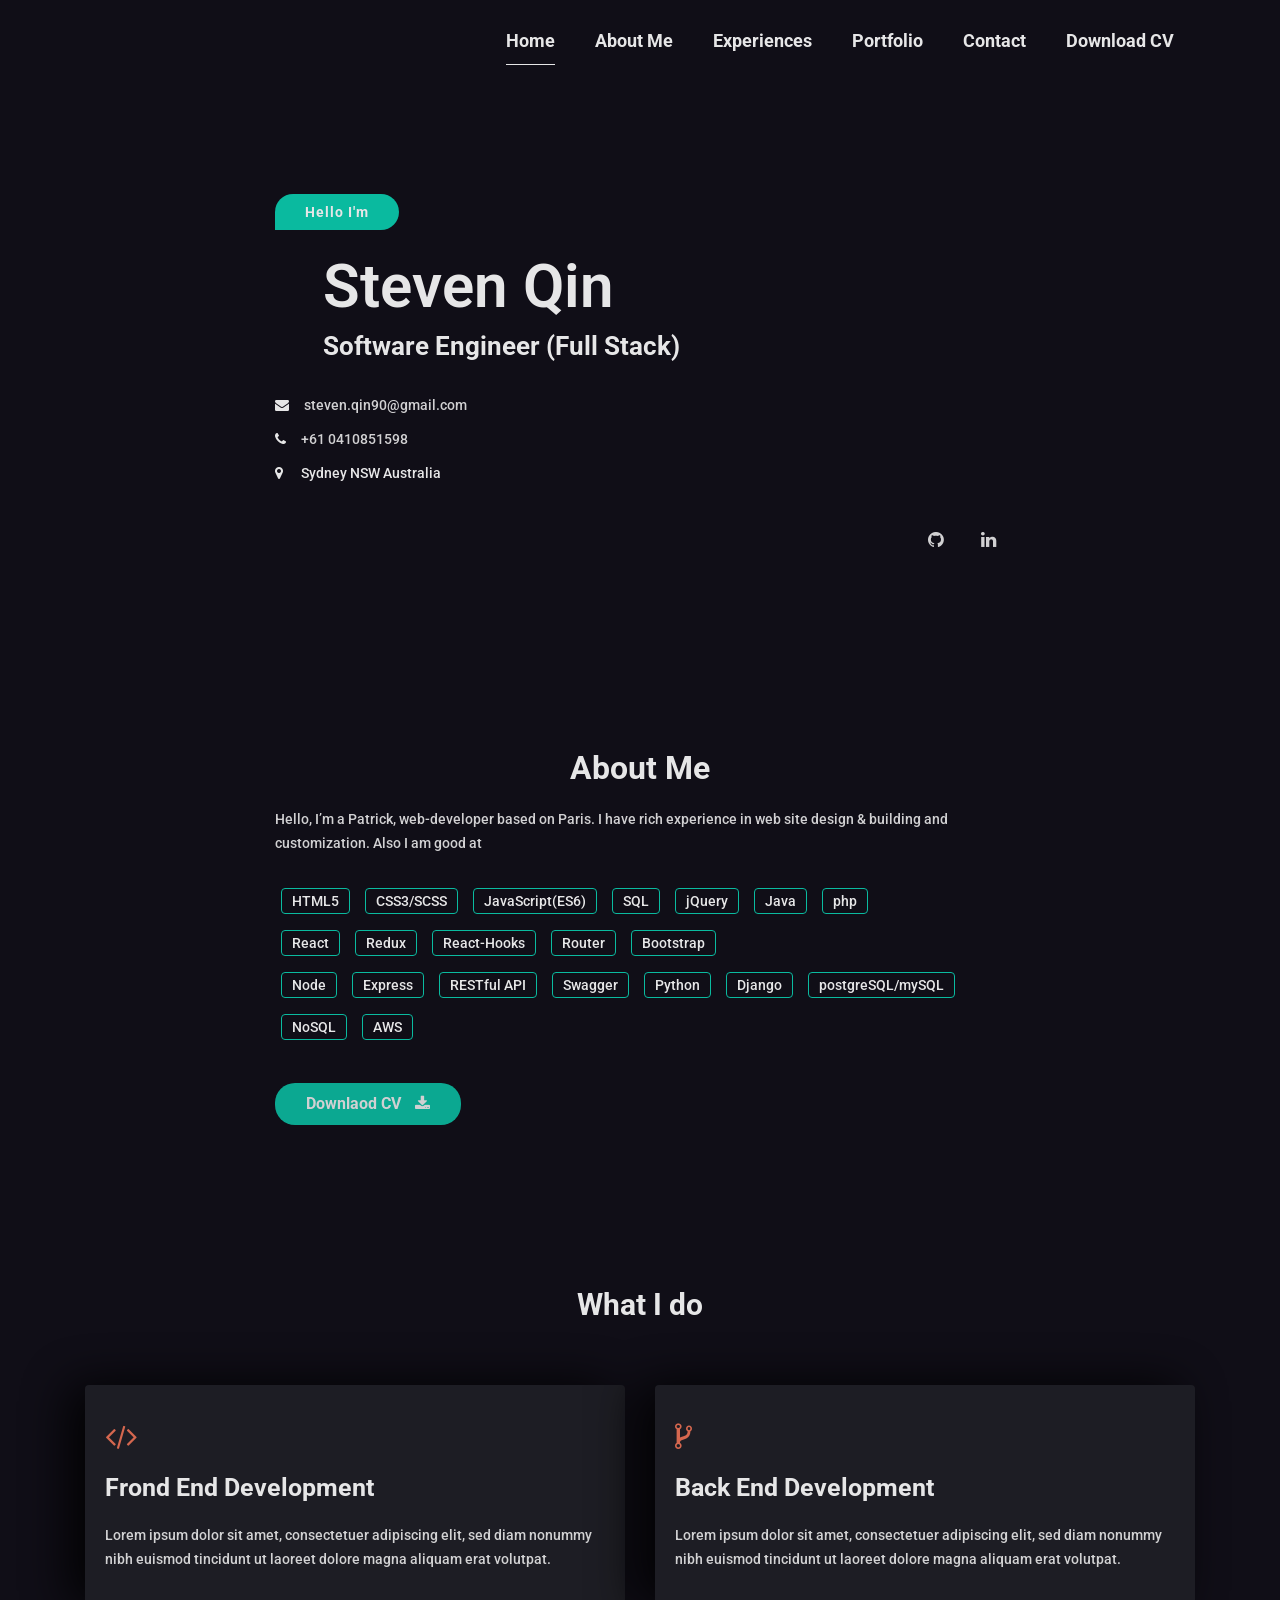
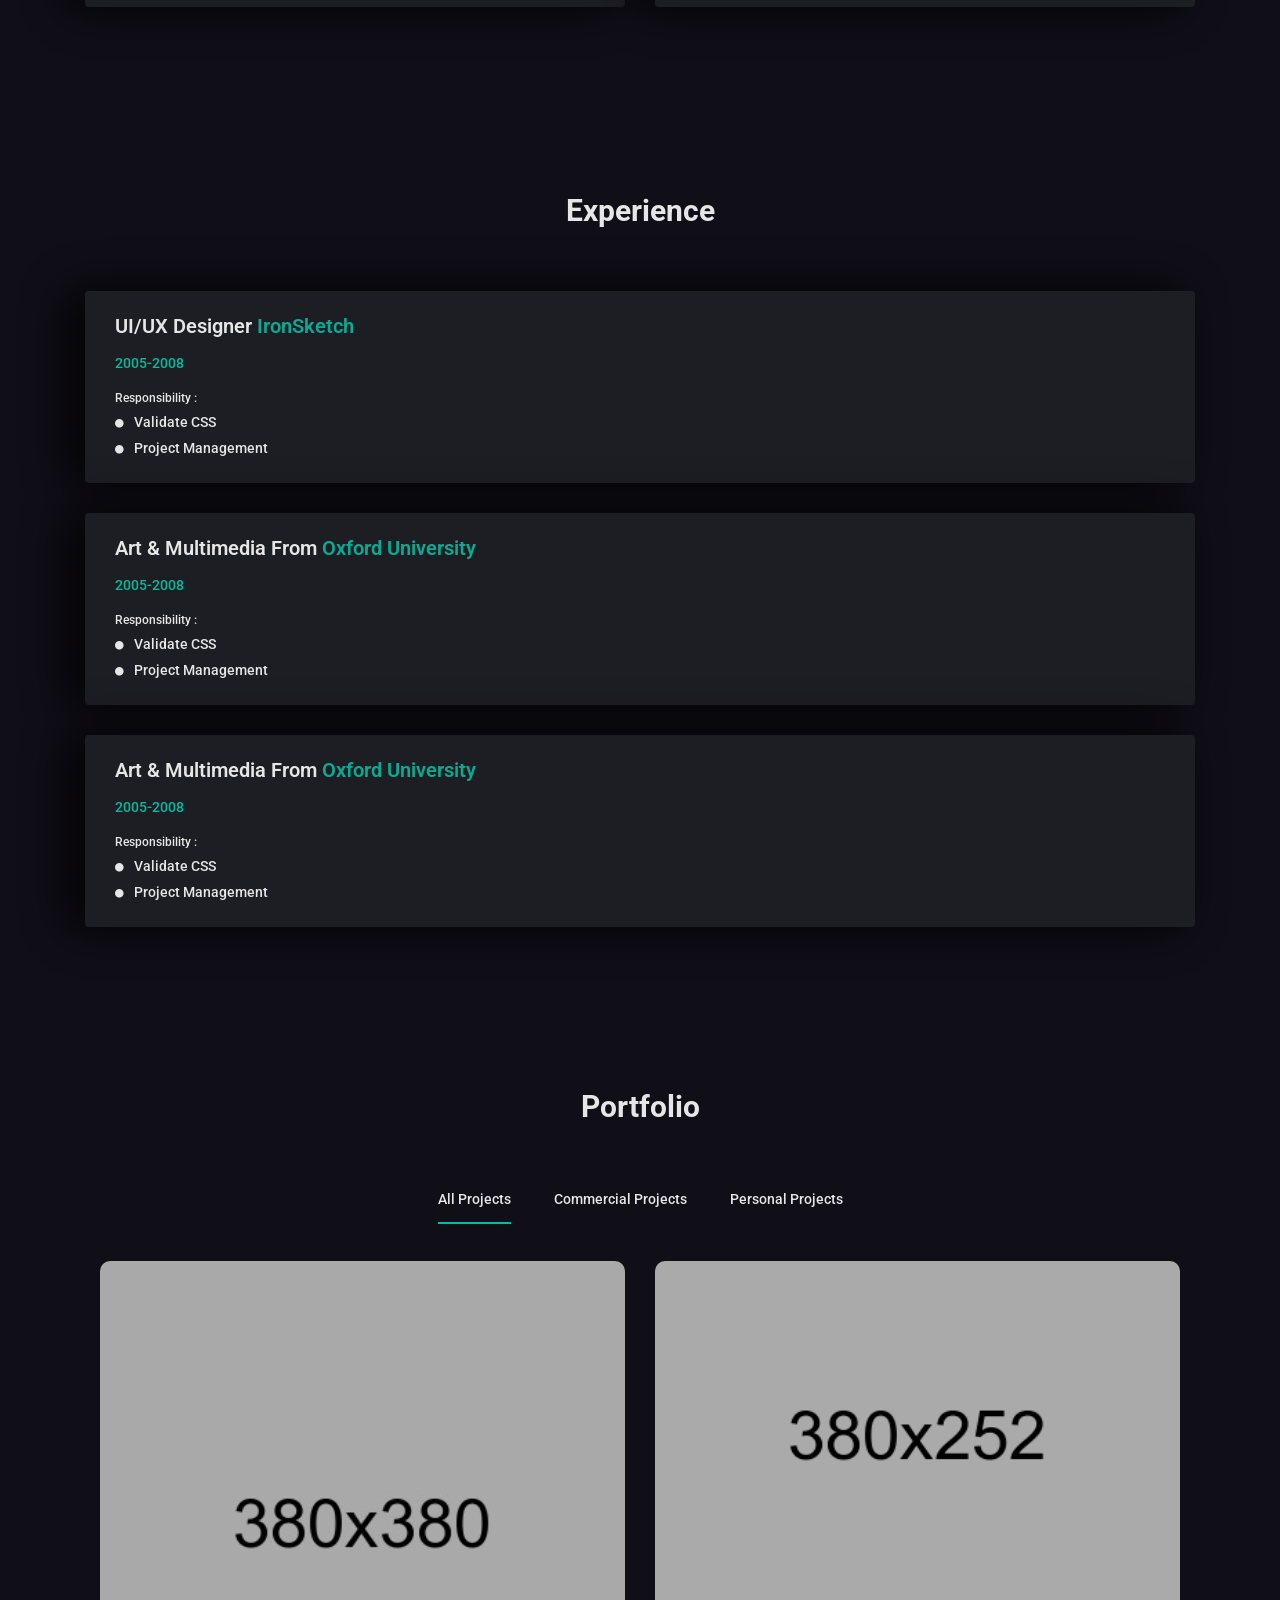
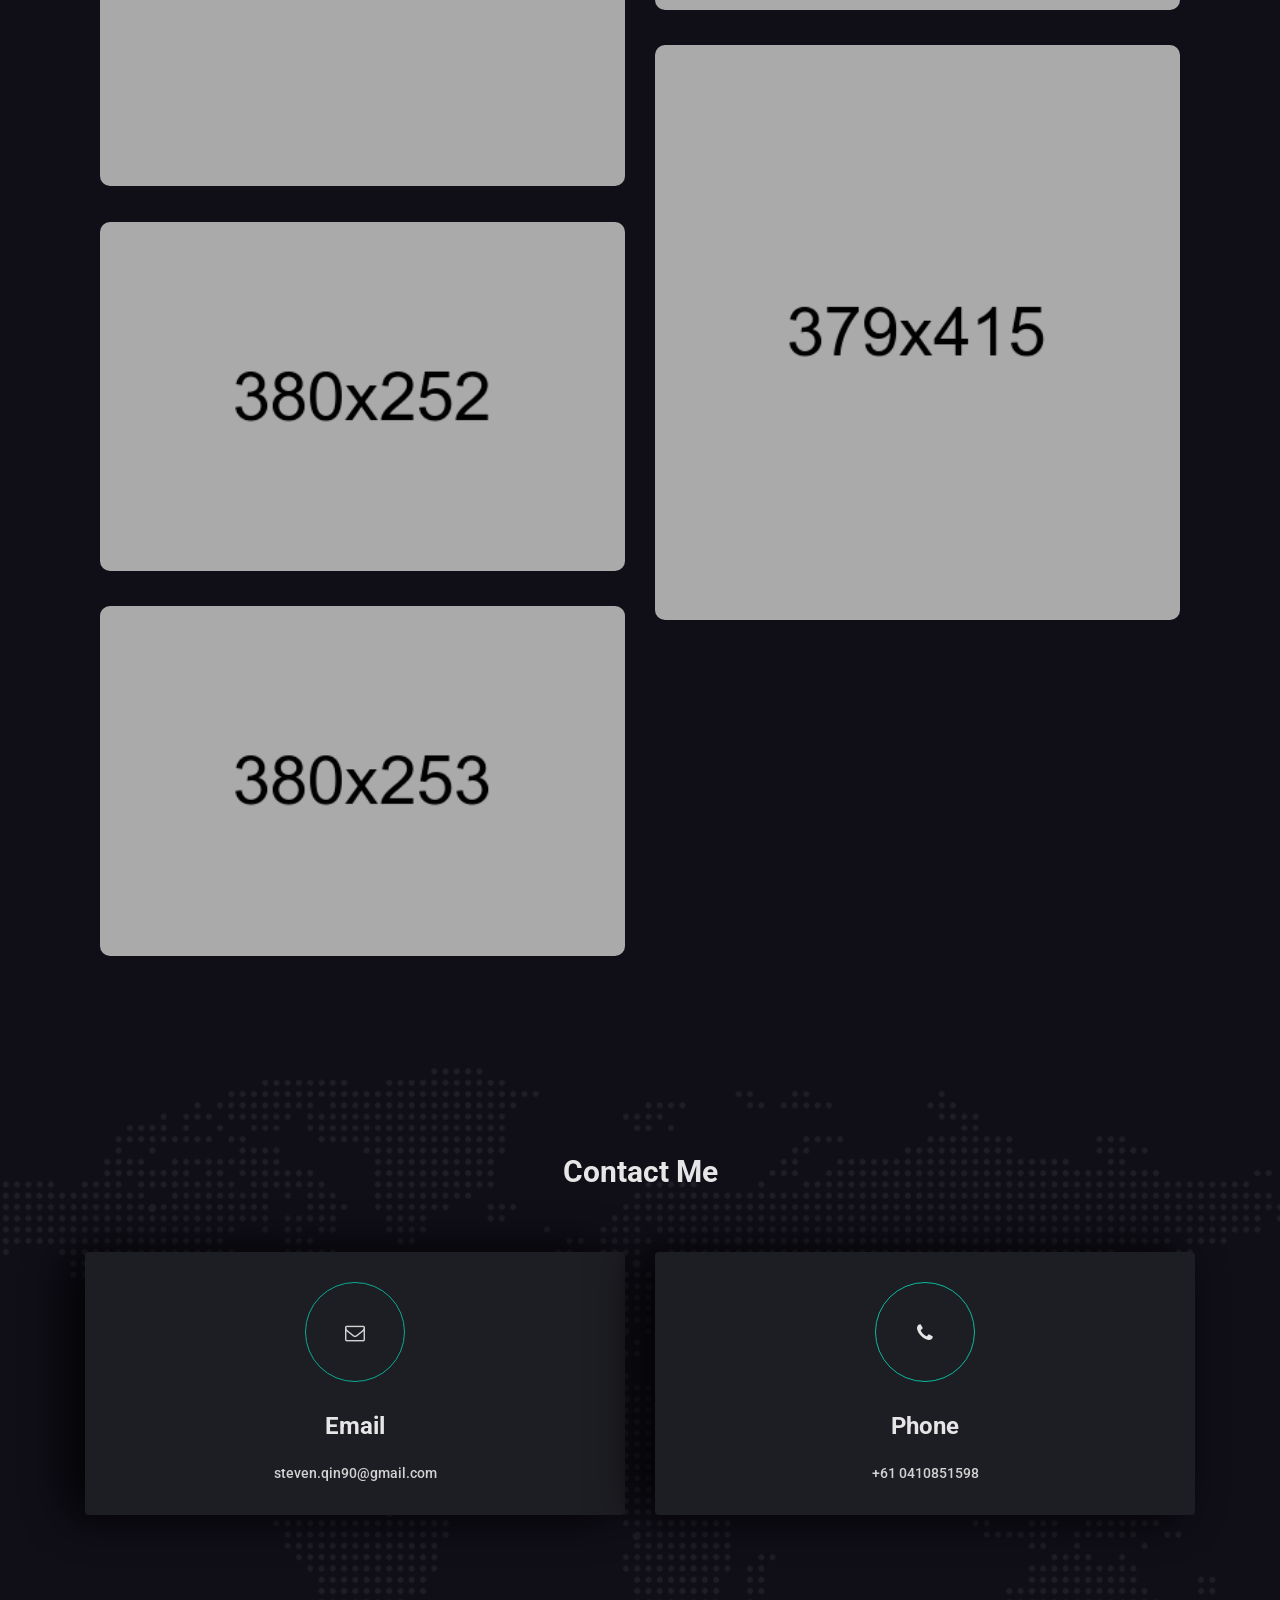
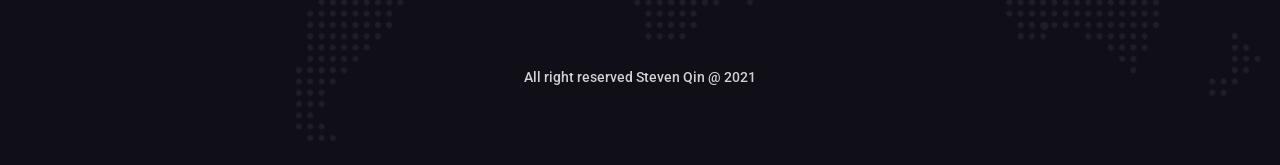
==== index.html @ e562831d "update" ====
<!doctype html>
<html lang="en">
<head>
    <title> CV | Steven Qin </title>
    <!-- Required meta tags -->
    <meta charset="utf-8">
    <meta http-equiv="X-UA-Compatible" content="IE=edge">
    <meta name="description" content="Maha Personal cv/resume template for professional and personal website."/>
    <meta name="keywords"
          content="creative, cv, designer,  online cv, online resume, powerful portfolio, professional, professional resume, responsive, resume, vcard "/>
    <meta name="developer" content="Md. Siful Islam">
    <meta name="viewport" content="width=device-width, initial-scale=1, shrink-to-fit=no">

    <!-- FAV AND ICONS   -->
    <link rel="shortcut icon" href="assets/images/favicon.ico">
    <link rel="shortcut icon" href="assets/images/apple-icon.png">
    <link rel="shortcut icon" sizes="72x72" href="assets/images/apple-icon-72x72.png">
    <link rel="shortcut icon" sizes="114x114" href="assets/images/apple-icon-114x114.png">

    <!-- Google Font-->
    <link href="http://fonts.googleapis.com/css?family=Roboto" rel="stylesheet">
    <!-- Font Awesome -->
    <link rel="stylesheet" href="assets/icons/font-awesome-4.7.0/css/font-awesome.min.css">
    <!-- Bootstrap CSS -->
    <link rel="stylesheet" href="assets/plugins/css/bootstrap.min.css">
    <!-- Animate CSS-->
    <link rel="stylesheet" href="assets/plugins/css/animate.css">
    <!-- Owl Carousel CSS-->
    <link rel="stylesheet" href="assets/plugins/css/owl.css">
    <!-- Fancybox-->
    <link rel="stylesheet" href="assets/plugins/css/jquery.fancybox.min.css">
    <!-- Custom CSS-->
    <link rel="stylesheet" href="assets/css/styles.css">
    <link rel="stylesheet" href="assets/css/responsive.css">

    <!-- Colors -->
    <link rel="alternate stylesheet" href="assets/css/colors/blue.css" title="blue">
    <link rel="stylesheet" href="assets/css/colors/defauld.css" title="defauld">
    <link rel="alternate stylesheet" href="assets/css/colors/green.css" title="green">
    <link rel="alternate stylesheet" href="assets/css/colors/blue-munsell.css" title="blue-munsell">
    <link rel="alternate stylesheet" href="assets/css/colors/orange.css" title="orange">
    <link rel="alternate stylesheet" href="assets/css/colors/purple.css" title="purple">
    <link rel="alternate stylesheet" href="assets/css/colors/slate.css" title="slate">
    <link rel="alternate stylesheet" href="assets/css/colors/yellow.css" title="yellow">
</head>
<body class="dark-vertion black-bg">
<!-- Start Loader -->
<div class="section-loader">
    <div class="loader">
        <div></div>
        <div></div>
    </div>
</div>
<!-- End Loader -->

<!--
===================
   NAVIGATION
===================
-->
<header class="black-bg mh-header mh-fixed-nav nav-scroll mh-xs-mobile-nav wow fadeInUp" id="mh-header"
        style="position: fixed">
    <div class="overlay"></div>
    <div class="container">
        <div class="row">
            <nav class="navbar navbar-expand-lg mh-nav nav-btn">
                <button class="navbar-toggler" type="button" data-toggle="collapse"
                        data-target="#navbarSupportedContent" aria-controls="navbarSupportedContent"
                        aria-expanded="false" aria-label="Toggle navigation">
                    <span class="navbar-toggler-icon icon"></span>
                </button>

                <div class="collapse navbar-collapse" id="navbarSupportedContent">
                    <ul class="navbar-nav mr-0 ml-auto">
                        <li class="nav-item active">
                            <a class="nav-link" href="#mh-home">Home</a>
                        </li>
                        <li class="nav-item">
                            <a class="nav-link" href="#mh-about">About Me</a>
                        </li>
                        <li class="nav-item">
                            <a class="nav-link" href="#mh-experience">Experiences</a>
                        </li>
                        <li class="nav-item">
                            <a class="nav-link" href="#mh-portfolio">Portfolio</a>
                        </li>
                        <li class="nav-item">
                            <a class="nav-link" href="#mh-contact">Contact</a>
                        </li>
                        <li class="nav-item">
                            <a class="nav-link" href="#mh-about">Download CV</a>
                        </li>
                    </ul>
                </div>
            </nav>
        </div>
    </div>
</header>

<!--
===================
    HOME
===================
-->
<section class="mh-home" id="mh-home">
    <div class="home-ovimg">
        <div class="container">
            <div class="row justify-content-center xs-column-reverse section-separator vertical-middle-content">
                <div class="col-sm-8">
                    <div class="mh-header-info">
                        <div class="mh-promo wow fadeInUp" data-wow-duration="0.8s" data-wow-delay="0.1s">
                            <span>Hello I'm</span>
                        </div>

                        <h2 class="wow fadeInUp pl-5" data-wow-duration="0.8s" data-wow-delay="0.2s">Steven Qin</h2>
                        <h4 class="wow fadeInUp pl-5" data-wow-duration="0.8s" data-wow-delay="0.3s">Software Engineer (Full
                            Stack)</h4>

                        <ul>
                            <li class="wow fadeInUp" data-wow-duration="0.8s" data-wow-delay="0.4s"><i
                                    class="fa fa-envelope"></i><a href="mailto:steven.qin90@gmail.com">steven.qin90@gmail.com</a>
                            </li>
                            <li class="wow fadeInUp" data-wow-duration="0.8s" data-wow-delay="0.5s"><i
                                    class="fa fa-phone"></i><a>+61 0410851598</a></li>
                            <li class="wow fadeInUp" data-wow-duration="0.8s" data-wow-delay="0.6s"><i
                                    class="fa fa-map-marker"></i>
                                <address>Sydney NSW Australia</address>
                            </li>
                        </ul>
                        <div class="row justify-content-end">
                            <ul class="social-icon wow fadeInUp" data-wow-duration="0.8s" data-wow-delay="0.7s">
                                <li><a href="https://github.com/Qinchengqiang"><i class="fa fa-github"></i></a></li>
                                <li><a href="https://www.linkedin.com/in/stevenqin-998/"><i class="fa fa-linkedin"></i></a></li>
                            </ul>
                        </div>

                    </div>
                </div>
            </div>
        </div>
    </div>
</section>

<!--
==================
    ABOUT
=================
-->
<section class="mh-about" id="mh-about">
    <div class="container">
        <div class="row section-separator justify-content-center">
            <div class="col-sm-12 col-md-8">
                <div class="mh-about-inner" style="padding-left: 0px;">
                    <div class="text-center"><h2 class="wow fadeInUp" data-wow-duration="0.8s" data-wow-delay="0.1s">
                        About Me</h2></div>

                    <p class="wow fadeInUp" data-wow-duration="0.8s" data-wow-delay="0.2s">Hello, I’m a Patrick,
                        web-developer based on Paris.
                        I have rich experience in web site design & building
                        and customization. Also I am good at</p>
                    <div class="mh-about-tag wow fadeInUp" data-wow-duration="0.8s" data-wow-delay="0.3s">
                        <ul>
                            <li><span>HTML5</span></li>
                            <li><span>CSS3/SCSS</span></li>
                            <li><span>JavaScript(ES6)</span></li>
                            <li><span>SQL</span></li>
                            <li><span>jQuery</span></li>
                            <li><span>Java</span></li>
                            <li><span>php</span></li>
                        </ul>
                        <ul>
                            <li><span>React</span></li>
                            <li><span>Redux</span></li>
                            <li><span>React-Hooks</span></li>
                            <li><span>Router</span></li>
                            <li><span>Bootstrap</span></li>
                        </ul>
                        <ul>
                            <li><span>Node</span></li>
                            <li><span>Express</span></li>
                            <li><span>RESTful API</span></li>
                            <li><span>Swagger</span></li>
                            <li><span>Python</span></li>
                            <li><span>Django</span></li>
                            <li><span>postgreSQL/mySQL</span></li>
                            <li><span>NoSQL</span></li>
                            <li><span>AWS</span></li>

                        </ul>
                    </div>
                    <a href="" class="btn btn-fill wow fadeInUp" data-wow-duration="0.8s" data-wow-delay="0.4s">Downlaod
                        CV <i class="fa fa-download"></i></a>
                </div>
            </div>
        </div>
    </div>
</section>

<!--
===================
   SERVICE
===================
-->
<section class="mh-service">
    <div class="container">
        <div class="row section-separator justify-content-center">
            <div class="col-sm-12 text-center section-title wow fadeInUp" data-wow-duration="0.8s"
                 data-wow-delay="0.2s">
                <h3>What I do</h3>
            </div>
            <div class="col-sm-12 col-md-6 mb-4">
                <div class="mh-service-item shadow-1 dark-bg wow fadeInUp" data-wow-duration="0.8s"
                     data-wow-delay="0.5s">
                    <i class="fa fa-code iron-color"></i>
                    <h3>Frond End Development</h3>
                    <p>
                        Lorem ipsum dolor sit amet, consectetuer adipiscing elit,
                        sed diam nonummy nibh euismod tincidunt ut laoreet dolore
                        magna aliquam erat volutpat.
                    </p>
                </div>
            </div>
            <div class="col-sm-12 col-md-6 mb-4">
                <div class="mh-service-item shadow-1 dark-bg wow fadeInUp" data-wow-duration="0.8s"
                     data-wow-delay="0.5s">
                    <i class="fa fa-code-fork iron-color"></i>
                    <h3>Back End Development</h3>
                    <p>
                        Lorem ipsum dolor sit amet, consectetuer adipiscing elit,
                        sed diam nonummy nibh euismod tincidunt ut laoreet dolore
                        magna aliquam erat volutpat.
                    </p>
                </div>
            </div>
        </div>
    </div>
</section>

<!--
===================
   EXPERIENCES
===================
-->
<section class="mh-experince" id="mh-experience">
    <div class="bolor-overlay">
        <div class="container">
            <div class="row section-separator">
                <div class="col-sm-12 col-md-12">
                    <div class="mh-work" style="padding-left: 0px">
                        <div class="row justify-content-center">
                            <div><h3>Experience</h3></div>
                        </div>
                        <div class="mh-experience-deatils">
                            <!-- Education Institutes-->
                            <div class="mh-work-item dark-bg wow fadeInUp" data-wow-duration="0.8s"
                                 data-wow-delay="0.4s">
                                <h4>UI/UX Designer <a href="">IronSketch</a></h4>
                                <div class="mh-eduyear">2005-2008</div>
                                <span>Responsibility :</span>
                                <ul class="work-responsibility">
                                    <li><i class="fa fa-circle"></i>Validate CSS</li>
                                    <li><i class="fa fa-circle"></i>Project Management</li>
                                </ul>
                            </div>
                            <!-- Education Institutes-->
                            <div class="mh-work-item dark-bg wow fadeInUp" data-wow-duration="0.8s"
                                 data-wow-delay="0.6s">
                                <h4>Art & Multimedia From <a href="">Oxford University</a></h4>
                                <div class="mh-eduyear">2005-2008</div>
                                <span>Responsibility :</span>
                                <ul class="work-responsibility">
                                    <li><i class="fa fa-circle"></i>Validate CSS</li>
                                    <li><i class="fa fa-circle"></i>Project Management</li>
                                </ul>
                            </div>
                            <!-- Education Institutes-->
                            <div class="mh-work-item dark-bg wow fadeInUp" data-wow-duration="0.8s"
                                 data-wow-delay="0.7s">
                                <h4>Art & Multimedia From <a href="">Oxford University</a></h4>
                                <div class="mh-eduyear">2005-2008</div>
                                <span>Responsibility :</span>
                                <ul class="work-responsibility">
                                    <li><i class="fa fa-circle"></i>Validate CSS</li>
                                    <li><i class="fa fa-circle"></i>Project Management</li>
                                </ul>
                            </div>
                        </div>
                    </div>
                </div>
            </div>
        </div>
    </div>
</section>

<!--
===================
   PORTFOLIO
===================
-->
<section class="mh-portfolio" id="mh-portfolio">
    <div class="container">
        <div class="row section-separator">
            <div class="section-title col-sm-12 wow fadeInUp" data-wow-duration="0.8s" data-wow-delay="0.1s">
                <h3>Portfolio</h3>
            </div>
            <div class="part col-sm-12">
                <div class="portfolio-nav col-sm-12" id="filter-button">
                    <ul>
                        <li data-filter="*" class="current wow fadeInUp" data-wow-duration="0.8s" data-wow-delay="0.1s">
                            <span>All Projects</span>
                        </li>
                        <li data-filter=".commercial" class="wow fadeInUp" data-wow-duration="0.8s"
                            data-wow-delay="0.2s"><span>Commercial Projects</span>
                        </li>
                        <li data-filter=".personal" class="wow fadeInUp" data-wow-duration="0.8s" data-wow-delay="0.3s">
                            <span>Personal Projects</span>
                        </li>
                    </ul>
                </div>
                <div class="mh-project-gallery col-sm-12 wow fadeInUp" id="project-gallery" data-wow-duration="0.8s"
                     data-wow-delay="0.5s">
                    <div class="portfolioContainer row">
                        <div class="grid-item col-md-6 col-sm-12 col-xs-12 commercial">
                            <figure>
                                <img src="assets/images/portfolio/g1.jpg" alt="img04">
                                <figcaption class="fig-caption">
                                    <i class="fa fa-search"></i>
                                    <h5 class="title">Photograpy</h5>
                                    <span class="sub-title">Photograpy</span>
                                    <a data-fancybox data-src="#mh"></a>
                                </figcaption>
                            </figure>
                        </div>
                        <div class="grid-item col-md-6 col-sm-12 col-xs-12 commercial">
                            <figure>
                                <img src="assets/images/portfolio/g2.png" alt="img04">
                                <figcaption class="fig-caption">
                                    <i class="fa fa-search"></i>
                                    <h5 class="title">Creative Design</h5>
                                    <span class="sub-title">Creative Design</span>
                                    <a href="assets/images/portfolio/g2.png" data-fancybox data-src="#mh2"></a>
                                </figcaption>
                            </figure>
                        </div>
                        <div class="grid-item col-md-6 col-sm-12 col-xs-12 commercial">
                            <figure>
                                <img src="assets/images/portfolio/g3.png" alt="img04">
                                <figcaption class="fig-caption">
                                    <i class="fa fa-search"></i>
                                    <h5 class="title">Creative Design</h5>
                                    <span class="sub-title">Photograpy</span>
                                    <a href="assets/images/portfolio/g3.png" data-fancybox data-src="#mh"></a>
                                </figcaption>
                            </figure>
                        </div>
                        <div class="grid-item col-md-6 col-sm-12 col-xs-12 commercial">
                            <figure>
                                <img src="assets/images/portfolio/g5.png" alt="img04">
                                <figcaption class="fig-caption">
                                    <i class="fa fa-search"></i>
                                    <h5 class="title">Creative Design</h5>
                                    <span class="sub-title">Photograpy</span>
                                    <a href="assets/images/portfolio/g5.png" data-fancybox data-src="#mh"></a>
                                </figcaption>
                            </figure>
                        </div>
                        <div class="grid-item col-md-6 col-sm-12 col-xs-12 personal">
                            <figure>
                                <img src="assets/images/portfolio/g4.png" alt="img04">
                                <figcaption class="fig-caption">
                                    <i class="fa fa-search"></i>
                                    <h5 class="title">Creative Design</h5>
                                    <span class="sub-title">Photograpy</span>
                                    <a href="assets/images/portfolio/g4.png" data-fancybox data-src="#mh"></a>
                                </figcaption>
                            </figure>
                        </div>
                    </div> <!-- End: .grid .project-gallery -->
                </div> <!-- End: .grid .project-gallery -->
            </div> <!-- End: .part -->
        </div> <!-- End: .row -->
    </div>
    <div class="mh-portfolio-modal" id="mh">
        <div class="container">
            <div class="row mh-portfolio-modal-inner">
                <div class="col-sm-5">
                    <h2>Wrap - A campanion plugin</h2>
                    <p>Wrap is a clean and elegant Multipurpose Landing Page Template.
                        It will fit perfectly for Startup, Web App or any type of Web Services.
                        It has 4 background styles with 6 homepage styles. 6 pre-defined color scheme.
                        All variations are organized separately so you can use / customize the template very easily.</p>

                    <p>It is a clean and elegant Multipurpose Landing Page Template.
                        It will fit perfectly for Startup, Web App or any type of Web Services.
                        It has 4 background styles with 6 homepage styles. 6 pre-defined color scheme.
                        All variations are organized separately so you can use / customize the template very easily.</p>
                    <div class="mh-about-tag">
                        <ul>
                            <li><span>php</span></li>
                            <li><span>html</span></li>
                            <li><span>css</span></li>
                            <li><span>php</span></li>
                            <li><span>wordpress</span></li>
                            <li><span>React</span></li>
                            <li><span>Javascript</span></li>
                        </ul>
                    </div>
                    <a href="" class="btn btn-fill">Live Demo</a>
                </div>
                <div class="col-sm-7">
                    <div class="mh-portfolio-modal-img">
                        <img src="assets/images/pr-0.jif" alt="" class="img-fluid">
                        <p>All variations are organized separately so you can use / customize the template very
                            easily.</p>
                        <img src="assets/images/pr-1.jif" alt="" class="img-fluid">
                        <p>All variations are organized separately so you can use / customize the template very
                            easily.</p>
                    </div>
                </div>
            </div>
        </div>
    </div>
    <div class="mh-portfolio-modal" id="mh2">
        <div class="container">
            <div class="row mh-portfolio-modal-inner">
                <div class="col-sm-5">
                    <h2>Wrap 2 - B campanion plugin 2</h2>
                    <p>Wrap is a clean and elegant Multipurpose Landing Page Template.
                        It will fit perfectly for Startup, Web App or any type of Web Services.
                        It has 4 background styles with 6 homepage styles. 6 pre-defined color scheme.
                        All variations are organized separately so you can use / customize the template very easily.</p>

                    <p>It is a clean and elegant Multipurpose Landing Page Template.
                        It will fit perfectly for Startup, Web App or any type of Web Services.
                        It has 4 background styles with 6 homepage styles. 6 pre-defined color scheme.
                        All variations are organized separately so you can use / customize the template very easily.</p>
                    <div class="mh-about-tag">
                        <ul>
                            <li><span>php</span></li>
                            <li><span>html</span></li>
                            <li><span>css</span></li>
                            <li><span>php</span></li>
                            <li><span>wordpress</span></li>
                            <li><span>React</span></li>
                            <li><span>Javascript</span></li>
                        </ul>
                    </div>
                    <a href="" class="btn btn-fill">Live Demo</a>
                </div>
                <div class="col-sm-7">
                    <div class="mh-portfolio-modal-img">
                        <img src="assets/images/pr-0.jif" alt="" class="img-fluid">
                        <p>All variations are organized separately so you can use / customize the template very
                            easily.</p>
                        <img src="assets/images/pr-1.jif" alt="" class="img-fluid">
                        <p>All variations are organized separately so you can use / customize the template very
                            easily.</p>
                    </div>
                </div>
            </div>
        </div>
    </div>
</section>

<!--
===================
   FOOTER 1
===================
-->
<footer class="mh-footer" id="mh-contact">
    <div class="map-image image-bg">
        <div class="container">
            <div class="row section-separator">
                <div class="col-sm-12 section-title wow fadeInUp" data-wow-duration="0.8s" data-wow-delay="0.2s">
                    <h3>Contact Me</h3>
                </div>
                <div class="col-sm-12 mh-footer-address">
                    <div class="row">
                        <div class="col-sm-12 col-md-6">
                            <div class="mh-address-footer-item dark-bg shadow-1 wow fadeInUp" data-wow-duration="0.8s"
                                 data-wow-delay="0.5s">
                                <a href="mailto:steven.qin90@gmail.com">
                                    <div class="each-icon">
                                        <i class="fa fa-envelope-o"></i>
                                    </div>
                                </a>
                                <div class="each-info">
                                    <h4>Email</h4>
                                    <a href="mailto:steven.qin90@gmail.com">steven.qin90@gmail.com</a>
                                </div>
                            </div>
                        </div>
                        <div class="col-sm-12 col-md-6">
                            <div class="mh-address-footer-item dark-bg shadow-1 wow fadeInUp" data-wow-duration="0.8s"
                                 data-wow-delay="0.7s">
                                <div class="each-icon">
                                    <i class="fa fa-phone"></i>
                                </div>
                                <div class="each-info">
                                    <h4>Phone</h4>
                                    <a>+61 0410851598</a>
                                </div>
                            </div>
                        </div>
                    </div>
                </div>
                <div class="col-sm-12 mh-copyright  wow fadeInUp" data-wow-duration="0.8s" data-wow-delay="0.3s">
                    <div class="row justify-content-center">
                        <div class="col-sm-6">
                            <div class="text-center text-xs-center">
                                <p>All right reserved Steven Qin @ 2021</p>
                            </div>
                        </div>
                    </div>
                </div>
            </div>
        </div>
    </div>
</footer>

<!--
==============
* JS Files *
==============
-->

<!-- jQuery first, then Popper.js, then Bootstrap JS -->

<!-- jQuery -->
<script src="assets/plugins/js/jquery.min.js"></script>
<!-- popper -->
<script src="assets/plugins/js/popper.min.js"></script>
<!-- bootstrap -->
<script src="assets/plugins/js/bootstrap.min.js"></script>
<!-- owl carousel -->
<script src="assets/plugins/js/owl.carousel.js"></script>
<!-- validator -->
<script src="assets/plugins/js/validator.min.js"></script>
<!-- wow -->
<script src="assets/plugins/js/wow.min.js"></script>
<!-- mixin js-->
<script src="assets/plugins/js/jquery.mixitup.min.js"></script>
<!-- circle progress-->
<script src="assets/plugins/js/circle-progress.js"></script>
<!-- jquery nav -->
<script src="assets/plugins/js/jquery.nav.js"></script>
<!-- Fancybox js-->
<script src="assets/plugins/js/jquery.fancybox.min.js"></script>
<!-- isotope js-->
<script src="assets/plugins/js/isotope.pkgd.js"></script>
<script src="assets/plugins/js/packery-mode.pkgd.js"></script>
<!-- Custom Scripts-->
<script src="assets/js/map-init.js"></script>
<script src="assets/js/custom-scripts.js"></script>
</body>
</html>
---- assets/css/styles.css ----
/*------------- 
[Table of contents]

[ DEFULT INDEX NUMBER ]

1.  GENERAL CSS
2.  NAVBAR
4.  HOME
5.  SERVICE
6.  ABOUT
7.  TESTIMONIAL
8.  FAQ
9.  QUATE
10. SUBSCRIBE
11. PRICING
12. BLOG
13. FOOTER
14. COPYRIGHT


-------------------------------------------------------------------*/
/*------------------------------------------------------------------
[ Color codes ]

    [ Text and Background Color ]
        Main color 1:       #1c93e5     
        Main color 2:       #009688      
        Main color 3:       #9c27b0
        Main color 4:       #ff4081      
        Background 1:       #FFFFFF            
        Background 2:       #F6F6F6           
        Shadow color:       #000000;            

-------------------------------------------------------------------*/
/*------------------------------------------------------------------
[Typography]

    [ There are using two different font typography ]
        Typography 1: Roboto font;
        Typography 2: Montserrat font;

    [ Other Typography style are same ]
    Body :
        font-style:     normal;
        font-size:      15px;

    h2:
        font-size: 48px;
        line-height: 55px;

    h3:
        font-size: 30px;
        line-height: 40px;

    h4:
        font-size: 20px;
        font-weight: 600;

    p:  
        font-size: 18px;
        line-height: 30px;


-------------------------------------------------------------------*/
/*
================
 VARIABLES
================
*/
* {
  -webkit-font-smoothing: antialiased;
  -moz-osx-font-smoothing: grayscale;
}

.shadow-1 {
  -webkit-box-shadow: 0 2px 5px 0 rgba(0, 0, 0, 0.16), 0 2px 10px 0 rgba(0, 0, 0, 0.12);
  -moz-box-shadow: 0 2px 5px 0 rgba(0, 0, 0, 0.16), 0 2px 10px 0 rgba(0, 0, 0, 0.12);
  box-shadow: 0 2px 5px 0 rgba(0, 0, 0, 0.16), 0 2px 10px 0 rgba(0, 0, 0, 0.12);
}

/**
 * -------------------
 *  Defult CSS 
 * -------------------
 */
html {
  text-rendering: optimizeLegibility;
  -webkit-font-smoothing: antialiased;
}

body {
  font-family: "roboto", sans-serif;
  font-size: 14px;
  font-style: none;
  line-height: 24px;
  font-weight: 500;
  overflow-x: hidden !important;
  text-align: left;
  position: relative;
  color: #999999;
  opacity: 0.9;
}

h1, h2, h3, h4, h5, h6 {
  font-family: "roboto", sans-serif;
}

p {
  opacity: 0.9;
}

.nav li a {
  text-decoration: none !important;
  display: inline-block;
  cursor: pointer;
  padding: 0px;
  background-color: transparent;
  -moz-transition: color 0.3s ease;
  -o-transition: color 0.3s ease;
  -webkit-transition: color 0.3s ease;
  transition: color 0.3s ease;
}
.nav li a:hover {
  background-color: transparent;
}
.nav li a:focus {
  background-color: transparent;
  outline: 0 !important;
}

a {
  text-decoration: none !important;
  cursor: pointer;
  padding: 0px;
  background-color: transparent;
  -moz-transition: color 0.3s ease;
  -o-transition: color 0.3s ease;
  -webkit-transition: color 0.3s ease;
  transition: color 0.3s ease;
  color: #000;
  opacity: 0.9;
}
a:hover {
  background-color: transparent;
}
a:focus {
  background-color: transparent;
  outline: 0 !important;
}

.center {
  float: none;
  margin: 0 auto;
  text-align: center;
}

/**
 * ---------------------
 *  Defult Halping Class
 * ---------------------
 */
.overflow {
  overflow: hidden;
}

.relative {
  position: relative;
}

.display-table {
  display: table;
  width: 100%;
  height: 100%;
}

.display-flex {
  display: flex;
  flex: 1;
}

.vertical-middle {
  display: table-cell;
  float: none;
  vertical-align: middle;
}

/**
 * --------------------------------------
 *  Video Section Background Defult Style
 * --------------------------------------
 */
.section-video {
  position: absolute;
  top: 0;
  bottom: 0;
  left: 0;
  right: 0;
  min-height: 100%;
  min-width: 100%;
  overflow: hidden;
  z-index: -1;
}
.section-video .bgvid {
  position: absolute;
  top: 0;
  left: 0;
  min-height: 100%;
  min-width: 100%;
  background-size: cover;
  -o-background-size: cover;
  -moz-background-size: cover;
  -webkit-background-size: cover;
}

.body-video-bg > .section-video {
  position: fixed;
  top: 0;
  left: 0;
}

.section-title {
  text-align: center;
}
.section-title h3 {
  font-size: 30px;
  line-height: 40px;
  color: #fff;
  font-weight: bold;
  margin-bottom: 60px;
}

/**
 * ------------------------------------
 *  Every Section Headline Defult Class
 * ------------------------------------
 */
.section-heading {
  display: block;
  margin: 0;
}

.section-header {
  margin-bottom: 100px;
  text-align: center;
}
.section-header .sub-heading {
  font-size: 22px;
  line-height: 30px;
  font-weight: 300;
  text-transform: uppercase;
  margin: 0 0 10px 0;
}
.section-header.text-left,
.section-header.text-left * {
  text-align: left;
}
.section-header.text-right,
.section-header.text-right * {
  text-align: right;
}

.section-header-separator {
  position: relative;
  width: 145px;
  margin: 5px auto;
  display: inline-block;
}
.section-header-separator .icon {
  font-size: 48px;
  text-align: center !important;
}
.section-header-separator::before, .section-header-separator::after {
  content: "";
  position: absolute;
  width: 57px;
  height: 2px;
  top: 25px;
}
.section-header-separator::before {
  left: 0;
}
.section-header-separator::after {
  right: 0;
}

.v-middle {
  display: -webkit-flex;
  display: -moz-flex;
  display: -ms-flexbox;
  display: flex;
  align-items: center;
  -webkit-align-items: center;
  justify-content: center;
  -webkit-justify-content: center;
  flex-direction: row;
  -webkit-flex-direction: row;
}

.mini-separator {
  padding: 20px 0;
}

/**
 * ---------------------
 *   Defult Button Style
 * ---------------------
 */
.btn {
  -moz-transition: color 0.3s ease;
  -o-transition: color 0.3s ease;
  -webkit-transition: color 0.3s ease;
  transition: color 0.3s ease;
  outline: 0;
  padding: 8px 30px;
  font-weight: bold;
  border-radius: 20px;
}
.btn:last-child {
  margin-right: 0px !important;
}
.btn .icon {
  position: relative;
  top: 2px;
}
.btn .icon img {
  position: relative;
  top: -3px;
  width: 14px;
}
.btn.btn-fill {
  background-color: #0bceaf;
  color: #fff;
}
.btn.left-icon .icon {
  margin-right: 15px;
}
.btn.right-icon .icon {
  margin-left: 15px;
}
.btn.btn-border {
  background-color: transparent;
}
.btn.white-btn-border {
  background-color: transparent;
  border-color: #fff;
}
.btn.btn-round {
  padding: 15px;
  border-radius: 50%;
  width: 65px;
  height: 65px;
  font-size: 24px;
  text-align: center;
}
.btn.btn-round .icon {
  top: 7px;
}
.btn.apple, .btn.androad {
  -webkit-border-radius: 3px !important;
  -moz-border-radius: 3px !important;
  border-radius: 3px !important;
  padding: 9px 28px;
  height: 82px;
}
.btn.apple img, .btn.androad img {
  width: 35px;
  height: 100%;
  float: left;
}
.btn.apple .icon, .btn.androad .icon {
  font-size: 60px;
  float: left;
}
.btn.apple span, .btn.androad span {
  display: block;
  -moz-transition: color 0.3s ease;
  -o-transition: color 0.3s ease;
  -webkit-transition: color 0.3s ease;
  transition: color 0.3s ease;
}
.btn.apple .group, .btn.androad .group {
  float: right;
}
.btn.apple .big,
.btn.apple .small, .btn.androad .big,
.btn.androad .small {
  text-align: left;
  margin-left: 7px;
  line-height: 30px;
}
.btn.apple .big, .btn.androad .big {
  font-size: 24px;
  font-weight: 400;
}
.btn.apple .small, .btn.androad .small {
  font-size: 16px;
}
.btn.active.focus,
.btn.active:focus,
.btn.focus,
.btn:active.focus,
.btn:active:focus,
.btn:focus {
  outline: thin dotted;
  outline: 0px auto -webkit-focus-ring-color !important;
  outline-offset: -2px;
}

.btn-text-link {
  padding: 50px 0 0 0;
  text-align: center;
}
.btn-text-link a {
  margin-left: 10px;
}

/** 
 * -----------------
 * Social Icon Style
 * -----------------
 */
.social-icon {
  display: inline-block;
}
.social-icon li {
  list-style: none;
  float: left;
  margin-bottom: 0px;
  margin-right: 8px;
}
.social-icon li a {
  text-align: center;
  width: 45px;
  height: 45px;
  padding: 10px;
  border-radius: 50%;
}
.social-icon li:last-child a {
  margin-right: 0px;
}

/**
 * -----------------------------------
 * Subscription and contact  "MESSAGE"
 * -----------------------------------
 */
.subscription-success,
.subscription-failed,
.email-success,
.email-failed,
.email-loading {
  font-size: 15px;
  display: none;
  text-align: center !important;
  padding: 10px !important;
}

.email-loading {
  color: #52B8FF;
}
.email-loading img {
  width: 15px;
  position: relative;
  top: -2px;
}

.subscription-failed,
.email-failed {
  color: #FF5252 !important;
}
.subscription-failed .icon,
.email-failed .icon {
  font-size: 20px;
  position: relative;
  top: 5px;
}

.subscription-success,
.email-success {
  color: #56CC35;
}

.subscription-failed .icon,
.email-failed .icon,
.subscription-success .icon,
.email-success .icon {
  font-size: 20px;
  position: relative;
  top: 5px;
}

/**
 * ------------------
 * list
 * ------------------
 */
ul {
  margin: 0;
  padding: 0;
}
ul li {
  list-style-type: none;
}

/**
 * =================
 * CONTAINER HALF CONTENT
 * =================
 */
.content-half {
  position: relative;
}

.container-half-left {
  left: 0;
  background-position: center right;
}

.container-half-right {
  right: 0;
  background-position: center left;
}

.vertical-middle-content {
  display: -webkit-flex;
  display: -moz-flex;
  display: -ms-flexbox;
  display: flex;
  align-items: center;
  -webkit-align-items: center;
  justify-content: center;
  -webkit-justify-content: center;
  flex-direction: row;
  -webkit-flex-direction: row;
}

/**
 * ---------------------------------
 *  Section Background Size Property
 * ---------------------------------
 */
.bg-cover {
  -webkit-background-size: cover;
  -moz-background-size: cover;
  -o-background-size: cover;
  background-size: cover;
  background-position: 50% 50%;
  background-attachment: initial;
  background-repeat: no-repeat;
}

.dark-bg {
  background-color: #202026;
}

.section-separator {
  padding: 60px 0;
  padding-top: 100px;
}

.home-section-separator {
  padding-top: 100px;
  padding-bottom: 200px;
}

.bg-black {
  background-color: #000;
}

.form-control {
  -webkit-box-shadow: 0 0px 2px 0 rgba(255, 255, 255, 0.16), 0 0px 2px 0 rgba(255, 255, 255, 0.12);
  -moz-box-shadow: 0 0px 2px 0 rgba(255, 255, 255, 0.16), 0 0px 2px 0 rgba(255, 255, 255, 0.12);
  box-shadow: 0 0px 2px 0 rgba(255, 255, 255, 0.16), 0 0px 2px 0 rgba(255, 255, 255, 0.12);
  background-color: transparent;
  border-color: transparent;
  margin-bottom: 20px;
  height: 50px;
  line-height: 50px;
}
.form-control:focus {
  -webkit-box-shadow: 0 0px 2px 0 rgba(255, 255, 255, 0.16), 0 0px 2px 0 rgba(255, 255, 255, 0.12);
  -moz-box-shadow: 0 0px 2px 0 rgba(255, 255, 255, 0.16), 0 0px 2px 0 rgba(255, 255, 255, 0.12);
  box-shadow: 0 0px 2px 0 rgba(255, 255, 255, 0.16), 0 0px 2px 0 rgba(255, 255, 255, 0.12);
  background-color: transparent;
}

.p-200 {
  padding: 0 200px;
}

.img-overlay {
  background-image: url(../images/footer-bg.png);
  background-size: cover;
  background-size: cover;
  background-repeat: no-repeat;
  margin: 0 auto;
  background-position: center center;
}

.image-bg {
  background-size: cover;
  background-size: cover;
  background-repeat: no-repeat;
  margin: 0 auto;
  background-position: center center;
}

.home-2-img {
  background-image: url(../images/home-bg-img.jpg);
}

.featured-img-one {
  background-image: url(../images/home-bg-img.jpg);
}

.featured-img-two {
  background-image: url(../images/extra-feature-bg.jpg);
}

.map-image {
  background-image: url(../images/map-color-overlay.png);
}

.mt-30 {
  margin-top: 30px;
}

button {
  outline: 0;
}
button:hover {
  outline: 0;
}
button:focus {
  outline: 0;
}

.btn {
  outline: 0;
}
.btn:hover {
  outline: 0;
}
.btn:focus {
  outline: 0;
}

.round-image {
  border-radius: 50%;
}

.form-control {
  padding: 20px;
  -webkit-box-shadow: 0 0px 2px 0 rgba(255, 255, 255, 0.8), 0 0px 1px 1px rgba(255, 255, 255, 0.8);
  -moz-box-shadow: 0 0px 2px 0 rgba(255, 255, 255, 0.8), 0 0px 1px 1px rgba(255, 255, 255, 0.8);
  box-shadow: 0 0px 2px 0 rgba(255, 255, 255, 0.8), 0 0px 1px 1px rgba(255, 255, 255, 0.8);
}
.form-control:focus {
  -webkit-box-shadow: 0 0px 2px 0 rgba(255, 255, 255, 0.8), 0 0px 1px 1px rgba(255, 255, 255, 0.8);
  -moz-box-shadow: 0 0px 2px 0 rgba(255, 255, 255, 0.8), 0 0px 1px 1px rgba(255, 255, 255, 0.8);
  box-shadow: 0 0px 2px 0 rgba(255, 255, 255, 0.8), 0 0px 1px 1px rgba(255, 255, 255, 0.8);
  border-color: transparent;
}

.contact-message {
  -webkit-box-shadow: 0 0px 2px 0 rgba(255, 255, 255, 0.8), 0 0px 1px 1px rgba(255, 255, 255, 0.8);
  -moz-box-shadow: 0 0px 2px 0 rgba(255, 255, 255, 0.8), 0 0px 1px 1px rgba(255, 255, 255, 0.8);
  box-shadow: 0 0px 2px 0 rgba(255, 255, 255, 0.8), 0 0px 1px 1px rgba(255, 255, 255, 0.8);
  background-color: transparent;
  border-color: transparent;
  margin-bottom: 20px;
  width: 100%;
  padding: 20px;
  outline: 0;
}
.contact-message:focus {
  -webkit-box-shadow: 0 0px 2px 0 rgba(255, 255, 255, 0.8), 0 0px 1px 1px rgba(255, 255, 255, 0.8);
  -moz-box-shadow: 0 0px 2px 0 rgba(255, 255, 255, 0.8), 0 0px 1px 1px rgba(255, 255, 255, 0.8);
  box-shadow: 0 0px 2px 0 rgba(255, 255, 255, 0.8), 0 0px 1px 1px rgba(255, 255, 255, 0.8);
  border-color: transparent;
}

.mh-black-overlay {
  background-color: rgba(0, 0, 0, 0.7);
  position: absolute;
  top: 0;
  left: 0;
  right: 0;
  bottom: 0;
  z-index: 0;
}

/** 
 * -----------------
 * General CSS
 * -----------------
 */
.h1, .h2, .h3, .h4, .h5, .h6, h1, h2, h3, h4, h5, h6 {
  font-weight: bold;
}

.white-vertion.black-bg {
  background-color: #fff;
}
.white-vertion .single-comment {
  margin-bottom: 10px;
  margin-top: 20px;
  padding: 20px 10px;
}
.white-vertion .blog-form-inner .contact-message, .white-vertion .blog-form-inner .form-control {
  -webkit-box-shadow: 0 0px 2px 0 rgba(255, 255, 255, 0.8), 0 0px 1px 1px rgba(255, 255, 255, 0.8);
  box-shadow: 0 0px 2px 0 rgba(74, 71, 71, 0.8), 0 0px 1px 1px rgba(241, 241, 241, 0.8);
}
.white-vertion .section-loader {
  background: #fff;
}
.white-vertion ::placeholder {
  color: #000;
}
.white-vertion a {
  color: #000;
}
.white-vertion h2 {
  color: #000;
}
.white-vertion h3 {
  color: #000;
}
.white-vertion h4 {
  color: #000;
}
.white-vertion h5 {
  color: #000;
}
.white-vertion h6 {
  color: #000;
}
.white-vertion p {
  color: #000;
}
.white-vertion address {
  color: #000;
}
.white-vertion span {
  color: #000;
}
.white-vertion ul li {
  color: #000;
}
.white-vertion div {
  color: #000;
}
.white-vertion .form-control {
  color: #fff;
}
.white-vertion .contact-message {
  color: #fff;
}
.white-vertion .nav-strict {
  background-color: #fff;
}
.white-vertion.home-video .img-color-overlay {
  background-color: rgba(255, 255, 255, 0.7);
}
.white-vertion .img-color-overlay {
  background-color: rgba(255, 255, 255, 0.9);
}
.white-vertion .dark-bg {
  background-color: #fff;
}
.white-vertion .mh-home .mh-header-info .mh-promo span {
  color: #fff;
}
.white-vertion .mh-project-gallery .grid-item figure figcaption a {
  color: #fff;
}
.white-vertion .mh-project-gallery .grid-item figure figcaption .title {
  color: #fff;
}
.white-vertion .mh-project-gallery .grid-item figure figcaption .sub-title {
  color: #fff;
}
.white-vertion .mh-portfolio-modal {
  background: #fff;
}
.white-vertion .page-item.active .page-link {
  background-color: #fff;
  color: #0bceaf;
}
.white-vertion .page-item .page-link {
  border-color: #000;
}
.white-vertion .navbar-toggler .icon,
.white-vertion .navbar-toggler .icon::after,
.white-vertion .navbar-toggler .icon::before {
  background-color: #000;
}
.white-vertion .mh-header .navbar-nav li a {
  color: #000;
  opacity: 0.8;
}
.white-vertion .mh-home .mh-header-info .social-icon li .fa:hover {
  background-color: #000;
}
.white-vertion h1, .white-vertion h2, .white-vertion h3, .white-vertion h4, .white-vertion h5, .white-vertion h6, .white-vertion p, .white-vertion address, .white-vertion span, .white-vertion q {
  opacity: 0.8;
}
.white-vertion .mh-header .navbar-nav li.active a {
  padding-right: 0;
  padding-left: 0;
  border-color: #000;
}
.white-vertion .mh-header.nav-3 .navbar-nav li.active a {
  border-color: transparent;
}
.white-vertion .mh-footer .form-control {
  -webkit-box-shadow: 0 0px 1px 0 rgba(40, 40, 40, 0.8), 0 0px 1px 0px rgba(40, 40, 40, 0.8);
  -moz-box-shadow: 0 0px 1px 0 rgba(40, 40, 40, 0.8), 0 0px 1px 0px rgba(40, 40, 40, 0.8);
  box-shadow: 0 0px 1px 0 rgba(40, 40, 40, 0.8), 0 0px 1px 0px rgba(40, 40, 40, 0.8);
  color: #000;
}
.white-vertion .mh-footer .form-control:focus {
  -webkit-box-shadow: 0 0px 1px 0 rgba(40, 40, 40, 0.8), 0 0px 1px 0px rgba(40, 40, 40, 0.8);
  -moz-box-shadow: 0 0px 1px 0 rgba(40, 40, 40, 0.8), 0 0px 1px 0px rgba(40, 40, 40, 0.8);
  box-shadow: 0 0px 1px 0 rgba(40, 40, 40, 0.8), 0 0px 1px 0px rgba(40, 40, 40, 0.8);
}
.white-vertion .mh-footer .contact-message {
  -webkit-box-shadow: 0 0px 1px 0 rgba(40, 40, 40, 0.8), 0 0px 1px 0px rgba(40, 40, 40, 0.8);
  -moz-box-shadow: 0 0px 1px 0 rgba(40, 40, 40, 0.8), 0 0px 1px 0px rgba(40, 40, 40, 0.8);
  box-shadow: 0 0px 1px 0 rgba(40, 40, 40, 0.8), 0 0px 1px 0px rgba(40, 40, 40, 0.8);
  color: #000;
}
.white-vertion .mh-footer .contact-message:focus {
  -webkit-box-shadow: 0 0px 1px 0 rgba(40, 40, 40, 0.8), 0 0px 1px 0px rgba(40, 40, 40, 0.8);
  -moz-box-shadow: 0 0px 1px 0 rgba(40, 40, 40, 0.8), 0 0px 1px 0px rgba(40, 40, 40, 0.8);
  box-shadow: 0 0px 1px 0 rgba(40, 40, 40, 0.8), 0 0px 1px 0px rgba(40, 40, 40, 0.8);
}
.white-vertion .mh-footer-2 .form-control {
  -webkit-box-shadow: 0 0px 1px 0 rgba(40, 40, 40, 0.8), 0 0px 1px 0px rgba(40, 40, 40, 0.8);
  -moz-box-shadow: 0 0px 1px 0 rgba(40, 40, 40, 0.8), 0 0px 1px 0px rgba(40, 40, 40, 0.8);
  box-shadow: 0 0px 1px 0 rgba(40, 40, 40, 0.8), 0 0px 1px 0px rgba(40, 40, 40, 0.8);
}
.white-vertion .mh-footer-2 .form-control:focus {
  -webkit-box-shadow: 0 0px 1px 0 rgba(40, 40, 40, 0.8), 0 0px 1px 0px rgba(40, 40, 40, 0.8);
  -moz-box-shadow: 0 0px 1px 0 rgba(40, 40, 40, 0.8), 0 0px 1px 0px rgba(40, 40, 40, 0.8);
  box-shadow: 0 0px 1px 0 rgba(40, 40, 40, 0.8), 0 0px 1px 0px rgba(40, 40, 40, 0.8);
}
.white-vertion .mh-footer-2 .contact-message {
  -webkit-box-shadow: 0 0px 1px 0 rgba(40, 40, 40, 0.8), 0 0px 1px 0px rgba(40, 40, 40, 0.8);
  -moz-box-shadow: 0 0px 1px 0 rgba(40, 40, 40, 0.8), 0 0px 1px 0px rgba(40, 40, 40, 0.8);
  box-shadow: 0 0px 1px 0 rgba(40, 40, 40, 0.8), 0 0px 1px 0px rgba(40, 40, 40, 0.8);
}
.white-vertion .mh-footer-2 .contact-message:focus {
  -webkit-box-shadow: 0 0px 1px 0 rgba(40, 40, 40, 0.8), 0 0px 1px 0px rgba(40, 40, 40, 0.8);
  -moz-box-shadow: 0 0px 1px 0 rgba(40, 40, 40, 0.8), 0 0px 1px 0px rgba(40, 40, 40, 0.8);
  box-shadow: 0 0px 1px 0 rgba(40, 40, 40, 0.8), 0 0px 1px 0px rgba(40, 40, 40, 0.8);
}
.white-vertion .mh-blog .mh-blog-item .blog-inner h2 a {
  color: #202026;
}
.white-vertion .shadow-1 {
  box-shadow: 0px 10px 20px 4px #00000015;
}
.white-vertion .mh-pricing .mh-pricing {
  box-shadow: 0px 10px 20px 4px #00000015;
}
.white-vertion .mh-blog .mh-blog-item {
  box-shadow: 0px 10px 20px 4px #00000015;
}
.white-vertion .mh-experince .mh-education-deatils .mh-education-item {
  box-shadow: 0px 10px 20px 4px #00000015;
}
.white-vertion .mh-work .mh-experience-deatils .mh-work-item {
  box-shadow: 0px 10px 20px 4px #00000015;
}
.white-vertion .mh-testimonial .mh-client-item {
  box-shadow: 0px 10px 20px 4px #00000015;
}
.white-vertion.home-slider .mh-home .img-border {
  border: 20px solid rgba(0, 0, 0, 0.52);
}
.white-vertion.home-slider .mh-home .img-border {
  border-color: rgba(0, 0, 0, 0.62);
}
.white-vertion.home-slider .mh-home .hero-img img {
  border-color: rgba(0, 0, 0, 0.4);
}
.white-vertion.home-slider .img-color-overlay {
  background-color: rgba(255, 247, 247, 0.6);
}
.white-vertion.home-slider .mh-black-header .img-color-overlay {
  background-color: rgba(0, 0, 0, 0.6);
}
.white-vertion.home-slider .mh-black-header h2, .white-vertion.home-slider .mh-black-header h4, .white-vertion.home-slider .mh-black-header ul li, .white-vertion.home-slider .mh-black-header a, .white-vertion.home-slider .mh-black-header address {
  color: #fff;
}
.white-vertion.home-video .mh-black-header .img-color-overlay {
  background-color: rgba(0, 0, 0, 0.7);
}
.white-vertion.home-video .mh-black-header h2, .white-vertion.home-video .mh-black-header h4, .white-vertion.home-video .mh-black-header ul li, .white-vertion.home-video .mh-black-header a, .white-vertion.home-video .mh-black-header address {
  color: #fff;
  opacity: 0.9;
}
.white-vertion .mh-header.white-header.nav-strict .navbar-nav li a {
  color: #000;
}
.white-vertion .mh-header.white-header.nav-strict .navbar-nav li.active a {
  border-color: #000;
}
.white-vertion .mh-header.white-header .navbar-nav li a {
  color: #fff;
  opacity: 0.9;
}
.white-vertion .mh-header.white-header .navbar-nav li.active a {
  border-color: #fff;
}

.dark-vertion {
  opacity: 0.9;
}
.dark-vertion.black-bg {
  background-color: #100e17;
}
.dark-vertion .section-loader {
  background: #100e17;
}
.dark-vertion ::placeholder {
  color: #fff;
}
.dark-vertion a {
  color: #fff;
}
.dark-vertion h2 {
  color: #fff;
}
.dark-vertion h3 {
  color: #fff;
}
.dark-vertion h4 {
  color: #fff;
}
.dark-vertion h5 {
  color: #fff;
}
.dark-vertion h6 {
  color: #fff;
}
.dark-vertion p {
  color: #fff;
}
.dark-vertion address {
  color: #fff;
}
.dark-vertion span {
  color: #fff;
}
.dark-vertion div {
  color: #fff;
}
.dark-vertion ul li {
  color: #fff;
}
.dark-vertion .form-control {
  color: #fff;
}
.dark-vertion .contact-message {
  color: #fff;
}
.dark-vertion .nav-strict {
  background-color: #202026;
}
.dark-vertion.home-video .img-color-overlay {
  background-color: rgba(0, 0, 0, 0.7);
}
.dark-vertion .img-color-overlay {
  background-color: rgba(0, 0, 0, 0.9);
}
.dark-vertion .mh-home .mh-header-info .social-icon li .fa:hover {
  background-color: #fff;
}
.dark-vertion .page-item.active .page-link {
  background-color: #fff;
  border-color: #fff;
  color: #0bceaf;
}
.dark-vertion .navbar-toggler .icon,
.dark-vertion .navbar-toggler .icon::after,
.dark-vertion .navbar-toggler .icon::before {
  background-color: #fff;
}
.dark-vertion .mh-header .navbar-nav li.active a {
  border-color: #fff;
  padding-right: 0;
  padding-left: 0;
}
.dark-vertion .mh-header.nav-3 .navbar-nav li.active a {
  border-color: transparent;
}
.dark-vertion .mh-footer .form-control {
  -webkit-box-shadow: 0 0px 2px 0 rgba(255, 255, 255, 0.8), 0 0px 1px 1px rgba(255, 255, 255, 0.8);
  -moz-box-shadow: 0 0px 2px 0 rgba(255, 255, 255, 0.8), 0 0px 1px 1px rgba(255, 255, 255, 0.8);
  box-shadow: 0 0px 2px 0 rgba(255, 255, 255, 0.8), 0 0px 1px 1px rgba(255, 255, 255, 0.8);
}
.dark-vertion .mh-footer .form-control:focus {
  -webkit-box-shadow: 0 0px 2px 0 rgba(255, 255, 255, 0.8), 0 0px 1px 1px rgba(255, 255, 255, 0.8);
  -moz-box-shadow: 0 0px 2px 0 rgba(255, 255, 255, 0.8), 0 0px 1px 1px rgba(255, 255, 255, 0.8);
  box-shadow: 0 0px 2px 0 rgba(255, 255, 255, 0.8), 0 0px 1px 1px rgba(255, 255, 255, 0.8);
}
.dark-vertion .mh-footer .contact-message {
  -webkit-box-shadow: 0 0px 2px 0 rgba(255, 255, 255, 0.8), 0 0px 1px 1px rgba(255, 255, 255, 0.8);
  -moz-box-shadow: 0 0px 2px 0 rgba(255, 255, 255, 0.8), 0 0px 1px 1px rgba(255, 255, 255, 0.8);
  box-shadow: 0 0px 2px 0 rgba(255, 255, 255, 0.8), 0 0px 1px 1px rgba(255, 255, 255, 0.8);
}
.dark-vertion .mh-footer .contact-message:focus {
  -webkit-box-shadow: 0 0px 2px 0 rgba(255, 255, 255, 0.8), 0 0px 1px 1px rgba(255, 255, 255, 0.8);
  -moz-box-shadow: 0 0px 2px 0 rgba(255, 255, 255, 0.8), 0 0px 1px 1px rgba(255, 255, 255, 0.8);
  box-shadow: 0 0px 2px 0 rgba(255, 255, 255, 0.8), 0 0px 1px 1px rgba(255, 255, 255, 0.8);
}
.dark-vertion .mh-footer-2 .form-control {
  -webkit-box-shadow: 0 0px 2px 0 rgba(255, 255, 255, 0.8), 0 0px 1px 1px rgba(255, 255, 255, 0.8);
  -moz-box-shadow: 0 0px 2px 0 rgba(255, 255, 255, 0.8), 0 0px 1px 1px rgba(255, 255, 255, 0.8);
  box-shadow: 0 0px 2px 0 rgba(255, 255, 255, 0.8), 0 0px 1px 1px rgba(255, 255, 255, 0.8);
}
.dark-vertion .mh-footer-2 .form-control:focus {
  -webkit-box-shadow: 0 0px 2px 0 rgba(255, 255, 255, 0.8), 0 0px 1px 1px rgba(255, 255, 255, 0.8);
  -moz-box-shadow: 0 0px 2px 0 rgba(255, 255, 255, 0.8), 0 0px 1px 1px rgba(255, 255, 255, 0.8);
  box-shadow: 0 0px 2px 0 rgba(255, 255, 255, 0.8), 0 0px 1px 1px rgba(255, 255, 255, 0.8);
}
.dark-vertion .mh-footer-2 .contact-message {
  -webkit-box-shadow: 0 0px 2px 0 rgba(255, 255, 255, 0.8), 0 0px 1px 1px rgba(255, 255, 255, 0.8);
  -moz-box-shadow: 0 0px 2px 0 rgba(255, 255, 255, 0.8), 0 0px 1px 1px rgba(255, 255, 255, 0.8);
  box-shadow: 0 0px 2px 0 rgba(255, 255, 255, 0.8), 0 0px 1px 1px rgba(255, 255, 255, 0.8);
}
.dark-vertion .mh-footer-2 .contact-message:focus {
  -webkit-box-shadow: 0 0px 2px 0 rgba(255, 255, 255, 0.8), 0 0px 1px 1px rgba(255, 255, 255, 0.8);
  -moz-box-shadow: 0 0px 2px 0 rgba(255, 255, 255, 0.8), 0 0px 1px 1px rgba(255, 255, 255, 0.8);
  box-shadow: 0 0px 2px 0 rgba(255, 255, 255, 0.8), 0 0px 1px 1px rgba(255, 255, 255, 0.8);
}
.dark-vertion .mh-work .mh-experience-deatils .mh-work-item {
  -webkit-box-shadow: -1rem 0 3rem #000;
  box-shadow: -1rem 0 3rem #000;
}
.dark-vertion .mh-pricing .mh-pricing {
  -webkit-box-shadow: -1rem 0 3rem #000;
  box-shadow: -1rem 0 3rem #000;
}
.dark-vertion .mh-blog .mh-blog-item {
  -webkit-box-shadow: -1rem 0 3rem #000;
  box-shadow: -1rem 0 3rem #000;
}
.dark-vertion .mh-footer-address .mh-address-footer-item {
  -webkit-box-shadow: -1rem 0 3rem #000;
  box-shadow: -1rem 0 3rem #000;
}
.dark-vertion .mh-experince .mh-education-deatils .mh-education-item {
  -webkit-box-shadow: -1rem 0 3rem #000;
  box-shadow: -1rem 0 3rem #000;
}
.dark-vertion .mh-service .mh-service-item {
  -webkit-box-shadow: -1rem 0 3rem #000;
  box-shadow: -1rem 0 3rem #000;
}
.dark-vertion .mh-home .hero-img img {
  border: 20px solid rgba(0, 0, 0, 0.4);
}
.dark-vertion .mh-home .img-border {
  border: 20px solid rgba(0, 0, 0, 0.9);
}
.dark-vertion .candidatos .parcial .progressBar {
  background: rgba(199, 198, 198, 0.6);
}
.dark-vertion .mh-progress path:nth-child(1) {
  stroke: rgba(255, 255, 255, 0.5);
}
.dark-vertion.home-slider .mh-home .img-border {
  border-color: rgba(255, 255, 255, 0.52);
}
.dark-vertion.home-slider .mh-home .hero-img img {
  border-color: rgba(255, 255, 255, 0.4);
}

.home-slider .mh-home .img-border {
  border: 20px solid rgba(0, 0, 0, 0.52);
}
.home-slider .img-color-overlay {
  background-color: rgba(0, 0, 0, 0.6);
  z-index: 9;
  position: relative;
}

.home-video .mh-home .img-border {
  border: 20px solid rgba(0, 0, 0, 0.52);
}

.mh-rtl {
  text-align: right;
}
.mh-rtl .mh-work .mh-experience-deatils .mh-work-item .work-responsibility li .fa {
  margin-left: 10px;
}
.mh-rtl .mh-blog-post-info ul li strong {
  margin-left: 6px;
}
.mh-rtl .mh-footer .form-control {
  text-align: right;
}
.mh-rtl .mh-footer .contact-message {
  text-align: right;
}

/*
    ==============
    Navigation
    ==============
*/
/*---------------------------------------------------------------------*/
/* Loader 
/*---------------------------------------------------------------------*/
.section-loader {
  position: fixed;
  display: flex;
  align-items: center;
  justify-content: center;
  width: 100%;
  height: 100vh;
  z-index: 9999999;
}

.section-loader .loader {
  position: relative;
}

.section-loader .loader div {
  box-sizing: content-box;
  position: absolute;
  border-width: 4px;
  border-style: solid;
  opacity: 1;
  border-radius: 50%;
  -webkit-animation: loader 1s cubic-bezier(0, 0.2, 0.8, 1) infinite;
  animation: loader 1s cubic-bezier(0, 0.2, 0.8, 1) infinite;
}

.section-loader .loader div:nth-child(1) {
  border-color: #E91E63;
}

.section-loader .loader div:nth-child(2) {
  border-color: #0dbda1;
  -webkit-animation-delay: -0.5s;
  animation-delay: -0.5s;
}

.section-loader .loader {
  width: 200px !important;
  height: 200px !important;
  -webkit-transform: translate(-100px, -100px) scale(1) translate(100px, 100px);
  transform: translate(-100px, -100px) scale(1) translate(100px, 100px);
}

@keyframes loader {
  0% {
    top: 94px;
    left: 94px;
    width: 0;
    height: 0;
    opacity: 1;
  }
  100% {
    top: 57px;
    left: 57px;
    width: 74px;
    height: 74px;
    opacity: 0;
  }
}
@-webkit-keyframes loader {
  0% {
    top: 94px;
    left: 94px;
    width: 0;
    height: 0;
    opacity: 1;
  }
  100% {
    top: 57px;
    left: 57px;
    width: 74px;
    height: 74px;
    opacity: 0;
  }
}
/*
    ==============
       Navigation
    ==============
*/
.mh-nav {
  width: 100%;
}

.mh-header {
  padding: 10px 0;
  -moz-transition: 0.3s;
  -o-transition: 0.3s;
  -webkit-transition: 0.3s;
  transition: 0.3s;
}
.mh-header.nav-strict {
  padding: 10px 0;
  -moz-transition: 0.3s;
  -o-transition: 0.3s;
  -webkit-transition: 0.3s;
  transition: 0.3s;
}
.mh-header .navbar-nav li {
  margin: 0 20px;
}
.mh-header .navbar-nav li a {
  border-bottom: 1px solid transparent;
  font-weight: bold;
  font-family: "roboto", sans-serif;
  font-size: 18px;
  opacity: 1;
  line-height: 30px;
}
.mh-header .navbar-nav li a.nav-link {
  padding-left: 0;
  padding-right: 0;
}
.mh-header .navbar-nav li a:hover {
  color: #0bceaf;
}

.nav-3 .navbar-dark .navbar-nav .nav-link a {
  color: rgba(255, 255, 255, 0.7);
}
.nav-3 .navbar-dark .navbar-nav .nav-link.active a {
  color: rgba(255, 255, 255, 0.7);
}
.nav-3 .navbar-nav {
  padding-top: 30px;
}

.home-padding {
  padding: 180px 0;
}

/*
    ==============
       Navigation
    ==============
*/
.mh-home-2 .mh-header-info {
  text-align: center;
  padding-top: 100px;
}
.mh-home-2 .mh-header-info .hero-img {
  margin-bottom: 30px;
}
.mh-home-2 .mh-header-info .hero-img img {
  border: 0px solid #fff;
  border-radius: 50%;
}
.mh-home-2 .mh-header-info h2 {
  font-size: 50px;
  font-weight: 600;
  line-height: 60px;
  margin-top: 10px;
  margin-bottom: 0px;
  opacity: 0.9;
}
.mh-home-2 .mh-header-info h4 {
  font-size: 18px;
  line-height: 30px;
  margin-bottom: 20px;
  opacity: 0.9;
}
.mh-home-2 .mh-header-info p {
  padding: 0 120px;
  font-weight: 300;
}
.mh-home-2 .mh-header-info ul li {
  margin: 10px 6px;
}
.mh-home-2 .mh-header-info ul.mh-home-contact {
  margin-bottom: 15px;
}
.mh-home-2 .mh-header-info ul.mh-home-contact li {
  display: inline-block;
  margin: 10px 15px;
}
.mh-home-2 .mh-header-info ul.mh-home-contact li .fa {
  margin-right: 10px;
}
.mh-home-2 .mh-header-info ul.mh-home-contact li:hover .fa {
  color: #0bceaf;
}
.mh-home-2 .mh-header-info .mh-about-tag {
  width: 60%;
  margin: 0 auto;
}
.mh-home-2 .mh-header-info .mh-about-tag ul li {
  margin: 6px;
}

/*
    ==============
       HOME
    ==============
*/
.mh-home .mh-header-info {
  padding-top: 100px;
}
.mh-home .mh-header-info .mh-promo {
  margin-bottom: 30px;
}
.mh-home .mh-header-info .mh-promo span {
  background-color: #0bceaf;
  font-size: 14px;
  line-height: 24px;
  letter-spacing: 1px;
  font-weight: bold;
  padding: 10px 30px;
  border-top-left-radius: 20px;
  border-top-right-radius: 20px;
  border-bottom-right-radius: 20px;
  border-bottom-left-radius: 0px;
}
.mh-home .mh-header-info h2 {
  font-size: 60px;
  font-weight: 600;
  line-height: 65px;
  margin-top: 10px;
  margin-bottom: 10px;
}
.mh-home .mh-header-info h4 {
  font-size: 26px;
  line-height: 34px;
  margin-bottom: 30px;
}
.mh-home .mh-header-info ul {
  margin-top: 20px;
}
.mh-home .mh-header-info ul li {
  margin: 10px 0;
}
.mh-home .mh-header-info ul li .fa {
  margin-right: 15px;
  display: inline-block;
}
.mh-home .mh-header-info ul li a:hover {
  color: #007bff !important;
}
.mh-home .mh-header-info ul li address {
  display: inline-block;
}
.mh-home .mh-header-info ul li:hover .fa {
  color: #0bceaf;
}
.mh-home .mh-header-info .social-icon {
  margin-top: 0;
}
.mh-home .mh-header-info .social-icon li .fa {
  font-size: 18px;
  line-height: 30px;
  padding: 4px 14px;
  margin-right: 10px;
  -moz-transition: 0.3s;
  -o-transition: 0.3s;
  -webkit-transition: 0.3s;
  transition: 0.3s;
  border-radius: 3px;
}
.mh-home .mh-header-info .social-icon li .fa:hover {
  -moz-transition: 0.3s;
  -o-transition: 0.3s;
  -webkit-transition: 0.3s;
  transition: 0.3s;
}
.mh-home .mh-header-info .social-icon li a {
  font-size: 25px;
  text-align: center;
  width: 30px;
  height: 30px;
  padding: 0;
  margin-right: 0;
  border-radius: 50%;
}
.mh-home .hero-img {
  margin: 0 auto;
  float: none;
  margin-top: 30px;
  text-align: center;
}
.mh-home .hero-img img {
  margin: 0 auto;
  float: none;
  text-align: center;
  border: 20px solid rgba(0, 0, 0, 0.17);
  border-radius: 50%;
}
.mh-home .img-border {
  height: 400px;
  width: 400px;
  border: 20px solid rgba(0, 0, 0, 0.07);
  margin: 0 auto;
  border-radius: 50%;
}

.mh-featured-project-img img {
  width: inherit !important;
  margin: 0 auto;
}

.mh-single-project-slide-by-side {
  margin: 0 auto;
}

/*
    ==============
       ABOUT
    ==============
*/
.mh-about .mh-about-inner {
  padding-left: 50px;
}
.mh-about .mh-about-inner h2 {
  margin-bottom: 20px;
  margin-top: 20px;
}
.mh-about .mh-about-inner p {
  margin-bottom: 30px;
}
.mh-about .mh-about-inner .btn {
  margin-top: 20px;
}
.mh-about .mh-about-inner .btn .fa {
  margin-left: 10px;
}

.mh-about-tag {
  word-break: break-all;
  margin-bottom: 10px;
  margin-top: 10px;
}
.mh-about-tag ul li {
  margin: 0px 6px;
  border-radius: 4px;
  margin-bottom: 10px;
  padding: 4px 0px;
  display: inline-block;
}
.mh-about-tag ul li span {
  border: 1px solid #0bceaf;
  padding: 4px 10px;
  border-radius: 4px;
}
.mh-about-tag ul li span:hover {
  background-color: transparent !important;
}

/*
    ==============
       SKILLS
    ==============
*/
.mh-skills .mh-professional-skill {
  padding-right: 60px;
}
.mh-skills .mh-professional-skill h3 {
  font-size: 30px;
  line-height: 40px;
  text-align: center;
  font-weight: bold;
  margin-bottom: 60px;
}

.mh-professional-skills {
  padding-left: 20%;
}
.mh-professional-skills h3 {
  font-size: 30px;
  line-height: 40px;
  text-align: center;
  font-weight: bold;
  margin-bottom: 60px;
}

.mh-professional-progress li {
  display: inline-block;
  margin: 0 auto;
  float: none;
  width: 48%;
  margin-bottom: 30px;
  text-align: center;
}

.mh-progress {
  margin-bottom: 10px;
  font: 900 1.1428571429em/1 Cinzel, cursive;
}
.mh-progress .progressbar-text {
  color: inherit !important;
}

.progress.progress-line {
  height: 10px;
  margin-right: 60px;
}

.progress.progress-line .progressbar-text {
  position: absolute;
  top: 50%;
  left: 100%;
  width: 60px;
  -webkit-transform: translateY(-35%);
  -ms-transform: translateY(-35%);
  transform: translateY(-35%);
  text-align: center;
}

.mh-progress.mh-progress-circle {
  display: inline-block;
  width: 100px;
  height: 100px;
}

.mh-progress path:nth-child(1) {
  stroke: rgba(0, 0, 0, 0.7);
}

.mh-progress path:nth-child(2) {
  stroke: #0bceaf;
}

.candidatos {
  position: relative;
  margin-bottom: 15px;
}
.candidatos .parcial {
  display: inline-block;
  width: 100%;
  vertical-align: middle;
}
.candidatos .parcial .info {
  position: relative;
}
.candidatos .parcial .info .nome {
  position: absolute;
  top: 0;
  left: 0;
  font-size: 15px;
  font-weight: 600;
  opacity: 0.9;
}
.candidatos .parcial .info .eleito, .candidatos .parcial .info .segundo-turno {
  padding: 0 5px 2px 5px;
  border-radius: 2px;
}
.candidatos .parcial .info .percentagem-num {
  position: absolute;
  top: 0;
  right: 0;
  font-size: 14px;
  font-weight: normal;
}
.candidatos .parcial .progressBar {
  position: relative;
  width: 100%;
  height: 7px;
  margin: 30px 0 2px;
  border-radius: 10px;
  background: rgba(0, 0, 0, 0.5);
}
.candidatos .parcial .percentagem {
  position: absolute;
  top: 0;
  left: 0;
  height: 7px;
  border-top-left-radius: 10px;
  border-bottom-left-radius: 10px;
  border-top-right-radius: 10px;
  border-bottom-right-radius: 10px;
  background: #0bceaf;
  -webkit-transition: 3s all;
  -webkit-animation-duration: 3s;
  -webkit-animation-name: animationProgress;
}
.candidatos .parcial .partidas {
  font-size: 10px;
  font-weight: 600;
  text-transform: uppercase;
}

.percentual {
  animation-name: animationProgress;
}

@-webkit-keyframes animationProgress {
  from {
    width: 0;
  }
}
@keyframes animationProgress {
  from {
    width: 0;
  }
}
/*
    ==============
      EXPERIENCES
    ==============
*/
.mh-experince h3 {
  font-size: 30px;
  line-height: 40px;
  font-weight: bold;
  margin-bottom: 60px;
}
.mh-experince .mh-education-deatils .mh-education-item {
  margin-bottom: 30px;
  padding: 26px 30px;
  border-radius: 4px;
  -webkit-box-shadow: 0 2px 5px 0 rgba(0, 0, 0, 0.16), 0 2px 10px 0 rgba(0, 0, 0, 0.12);
  -moz-box-shadow: 0 2px 5px 0 rgba(0, 0, 0, 0.16), 0 2px 10px 0 rgba(0, 0, 0, 0.12);
  box-shadow: 0 2px 5px 0 rgba(0, 0, 0, 0.16), 0 2px 10px 0 rgba(0, 0, 0, 0.12);
}
.mh-experince .mh-education-deatils .mh-education-item:last-child {
  margin-bottom: 0;
}
.mh-experince .mh-education-deatils .mh-education-item h4 {
  font-size: 20px;
  line-height: 30px;
  font-weight: 600;
}
.mh-experince .mh-education-deatils .mh-education-item h4 a {
  font-style: italic;
  margin-left: 4px;
  color: #0bceaf;
}
.mh-experince .mh-education-deatils .mh-education-item .mh-eduyear {
  margin: 10px 0;
  color: #0bceaf;
}
.mh-experince .mh-education-deatils .mh-education-item p {
  font-size: 14px;
  line-height: 23px;
  margin-bottom: 0;
}

/*
    ==============
      EDUCATION
    ==============
*/
.mh-education {
  padding-right: 30px;
}

.mh-work {
  padding-left: 30px;
}
.mh-work h3 {
  font-size: 30px;
  line-height: 40px;
  font-weight: bold;
  margin-bottom: 60px;
}
.mh-work .mh-experience-deatils .mh-work-item {
  margin-bottom: 30px;
  padding: 20px 30px;
  border-radius: 4px;
  -webkit-box-shadow: 0 2px 5px 0 rgba(0, 0, 0, 0.16), 0 2px 10px 0 rgba(0, 0, 0, 0.12);
  -moz-box-shadow: 0 2px 5px 0 rgba(0, 0, 0, 0.16), 0 2px 10px 0 rgba(0, 0, 0, 0.12);
  box-shadow: 0 2px 5px 0 rgba(0, 0, 0, 0.16), 0 2px 10px 0 rgba(0, 0, 0, 0.12);
}
.mh-work .mh-experience-deatils .mh-work-item:last-child {
  margin-bottom: 0;
}
.mh-work .mh-experience-deatils .mh-work-item h4 {
  font-size: 20px;
  line-height: 30px;
  font-weight: 600;
}
.mh-work .mh-experience-deatils .mh-work-item h4 a {
  color: #0bceaf;
}
.mh-work .mh-experience-deatils .mh-work-item .mh-eduyear {
  margin: 10px 0;
  color: #0bceaf;
}
.mh-work .mh-experience-deatils .mh-work-item span {
  font-size: 12px;
  line-height: 22px;
}
.mh-work .mh-experience-deatils .mh-work-item .work-responsibility li {
  font-size: 14px;
  line-height: 23px;
  margin: 2px 0;
}
.mh-work .mh-experience-deatils .mh-work-item .work-responsibility li .fa {
  font-size: 10px;
  line-height: 23px;
  margin-right: 10px;
}

/*
    ==============
      Portfolio
    ==============
*/
.portfolio-nav {
  margin: 0 auto;
  margin-bottom: 40px;
}
.portfolio-nav ul {
  margin: 0 auto;
  float: none;
  text-align: center;
}
.portfolio-nav ul li {
  display: inline-block;
  margin: 0 10px;
  cursor: pointer;
}
.portfolio-nav ul li:hover {
  color: #0bceaf;
}
.portfolio-nav ul li.active {
  color: #0bceaf;
}

.mh-portfolio-modal {
  display: none;
  background: #282828;
}

.mh-portfolio-modal-inner {
  max-height: 500px;
  overflow-y: scroll;
  margin-right: 20px;
}
.mh-portfolio-modal-inner::-webkit-scrollbar-track {
  border: 1px solid #000;
  padding: 2px 0;
  background-color: #fff;
}
.mh-portfolio-modal-inner::-webkit-scrollbar {
  width: 10px;
}
.mh-portfolio-modal-inner::-webkit-scrollbar-thumb {
  border-radius: 10px;
  box-shadow: inset 0 0 10px #000;
}
.mh-portfolio-modal-inner h2 {
  margin-top: 10px;
  margin-bottom: 20px;
}

.mh-portfolio-modal-img img {
  margin-bottom: 20px;
}

.mix {
  display: none;
}

/*
    ==============
       Pricing
    ==============
*/
.mh-pricing .mh-pricing {
  padding: 30px 0;
  text-align: center;
  -webkit-box-shadow: 0 2px 5px 0 rgba(0, 0, 0, 0.16), 0 2px 10px 0 rgba(0, 0, 0, 0.12);
  -moz-box-shadow: 0 2px 5px 0 rgba(0, 0, 0, 0.16), 0 2px 10px 0 rgba(0, 0, 0, 0.12);
  box-shadow: 0 2px 5px 0 rgba(0, 0, 0, 0.16), 0 2px 10px 0 rgba(0, 0, 0, 0.12);
  -moz-transition: 0.3s;
  -o-transition: 0.3s;
  -webkit-transition: 0.3s;
  transition: 0.3s;
  margin-bottom: 30px;
  border-radius: 4px;
}
.mh-pricing .mh-pricing:hover {
  -moz-transition: 0.3s;
  -o-transition: 0.3s;
  -webkit-transition: 0.3s;
  transition: 0.3s;
}
.mh-pricing .mh-pricing:hover .btn {
  -moz-transition: 0.3s;
  -o-transition: 0.3s;
  -webkit-transition: 0.3s;
  transition: 0.3s;
  background-color: #0ab69a;
}
.mh-pricing .mh-pricing .fa {
  font-size: 30px;
  line-height: 36px;
  margin-bottom: 20px;
  color: #7af8e4;
}
.mh-pricing .mh-pricing h4 {
  margin-bottom: 10px;
  margin-top: 20px;
}
.mh-pricing .mh-pricing h5 {
  font-size: 36px;
  line-height: 40px;
  color: #0bceaf;
  margin-bottom: 20px;
  margin-top: 20px;
}
.mh-pricing .mh-pricing span {
  opacity: 0.8;
}
.mh-pricing .mh-pricing ul {
  margin: 30px 0;
}
.mh-pricing .mh-pricing ul li {
  margin: 2px 0;
}
.mh-pricing .mh-pricing .btn {
  -moz-transition: 0.3s;
  -o-transition: 0.3s;
  -webkit-transition: 0.3s;
  transition: 0.3s;
}

/*
    ==============
       BLOG
    ==============
*/
.mh-blog .mh-blog-item {
  -moz-transition: 0.3s;
  -o-transition: 0.3s;
  -webkit-transition: 0.3s;
  transition: 0.3s;
  border-radius: 10px 10px 0px 0px;
  -webkit-box-shadow: 0 2px 5px 0 rgba(0, 0, 0, 0.16), 0 2px 10px 0 rgba(0, 0, 0, 0.12);
  -moz-box-shadow: 0 2px 5px 0 rgba(0, 0, 0, 0.16), 0 2px 10px 0 rgba(0, 0, 0, 0.12);
  box-shadow: 0 2px 5px 0 rgba(0, 0, 0, 0.16), 0 2px 10px 0 rgba(0, 0, 0, 0.12);
  margin-bottom: 30px;
  border-bottom-left-radius: 4px;
  border-bottom-right-radius: 4px;
}
.mh-blog .mh-blog-item:hover {
  -moz-transition: 0.3s;
  -o-transition: 0.3s;
  -webkit-transition: 0.3s;
  transition: 0.3s;
}
.mh-blog .mh-blog-item .blog-inner {
  padding: 0px 20px;
  padding-bottom: 30px;
}
.mh-blog .mh-blog-item .blog-inner h2 a {
  color: #fff;
}
.mh-blog .mh-blog-item .blog-inner a {
  color: #0bceaf;
}
.mh-blog .mh-blog-item img {
  margin-bottom: 30px;
}
.mh-blog .mh-blog-item h2 {
  font-size: 24px;
  line-height: 32px;
  font-weight: 600;
  margin-bottom: 10px;
  color: #fff;
}
.mh-blog .mh-blog-item h2 a {
  color: #0bceaf;
}
.mh-blog .mh-blog-item h2 a:hover {
  color: #0ac4a7;
}

/*
    ==============
       MH VIDEO
    ==============
*/
.mh-video .each-video {
  padding-top: 30px;
  padding-bottom: 30px;
}
.mh-video .each-video p {
  margin-top: 20px;
  padding: 0 160px;
}
.mh-video .each-video .fa {
  background-color: #fff;
  border-radius: 50%;
  color: black;
  height: 40px;
  width: 40px;
  margin-top: 20px;
  line-height: 40px;
  text-align: center;
}

/*
    ==============
       QUATES
    ==============
*/
.mh-quates .each-quates {
  padding-top: 30px;
  padding-bottom: 30px;
}
.mh-quates .each-quates p {
  margin-top: 20px;
}
.mh-quates .each-quates .fa {
  background-color: #fff;
  border-radius: 50%;
  color: black;
  height: 40px;
  width: 40px;
  margin-top: 20px;
  line-height: 40px;
  text-align: center;
}

/*
    ==============
       VIDEO
    ==============
*/
.mh-video .each-video {
  padding: 30px 0;
}
.mh-video .each-video p {
  margin-top: 20px;
}
.mh-video .each-video .fa {
  background-color: #fff;
  border-radius: 50%;
  color: black;
  height: 40px;
  width: 40px;
  margin-top: 20px;
  line-height: 40px;
  text-align: center;
}

/*
    =================
       TESTIMONIAL
    =================
*/
.mh-testimonial.mh-single-testimonial .mh-client-item p {
  padding: 0 160px;
  margin: 60px 0;
}
.mh-testimonial.mh-2-testimonial .mh-client-item p {
  padding: 0 0px;
  margin: 20px 0;
}
.mh-testimonial .mh-client-item {
  margin: 0 auto;
  float: none;
  text-align: center;
  padding: 30px;
  border-radius: 4px;
  -webkit-box-shadow: 0 2px 5px 0 rgba(0, 0, 0, 0.16), 0 2px 10px 0 rgba(0, 0, 0, 0.12);
  -moz-box-shadow: 0 2px 5px 0 rgba(0, 0, 0, 0.16), 0 2px 10px 0 rgba(0, 0, 0, 0.12);
  box-shadow: 0 2px 5px 0 rgba(0, 0, 0, 0.16), 0 2px 10px 0 rgba(0, 0, 0, 0.12);
}
.mh-testimonial .mh-client-item img {
  width: inherit;
  float: none;
  margin: 0 auto;
  border: 5px solid #0bceaf;
  margin: 0 auto;
  margin-bottom: 20px;
  border-radius: 50%;
}
.mh-testimonial .mh-client-item p {
  margin: 10px 0;
}
.mh-testimonial .mh-client-item p::before {
  content: open-quote;
  margin-right: 6px;
  font-size: 20px;
}
.mh-testimonial .mh-client-item p::after {
  content: close-quote;
  margin-left: 6px;
  font-size: 20px;
}
.mh-testimonial .mh-client-item h4 {
  font-size: 16px;
  line-height: 25px;
  margin-top: 30px;
  margin-bottom: 0;
}
.mh-testimonial .mh-client-item span {
  font-size: 14px;
  line-height: 24px;
}
.mh-testimonial .each-client-item {
  margin: 30px 20px;
}
.mh-testimonial .owl-controls .owl-nav {
  display: none !important;
}
.mh-testimonial .owl-controls .owl-dots {
  padding-left: 15px;
  margin-top: 30px;
  text-align: center;
}
.mh-testimonial .owl-controls .owl-dots .owl-dot {
  height: 15px;
  width: 15px;
  border: 1px solid #0bceaf;
  display: inline-block;
  border-radius: 50%;
  margin-right: 10px;
}
.mh-testimonial .owl-controls .owl-dots .owl-dot.active {
  background-color: #0bceaf;
}

/*
    ==============
      FOOTER ONE
    ==============
*/
.mh-footer ::placeholder {
  opacity: 0.9;
}
.mh-footer .form-control {
  padding: 20px;
  -webkit-box-shadow: 0 0px 2px 0 rgba(255, 255, 255, 0.8), 0 0px 1px 1px rgba(255, 255, 255, 0.8);
  -moz-box-shadow: 0 0px 2px 0 rgba(255, 255, 255, 0.8), 0 0px 1px 1px rgba(255, 255, 255, 0.8);
  box-shadow: 0 0px 2px 0 rgba(255, 255, 255, 0.8), 0 0px 1px 1px rgba(255, 255, 255, 0.8);
}
.mh-footer .form-control:focus {
  -webkit-box-shadow: 0 0px 2px 0 rgba(255, 255, 255, 0.8), 0 0px 1px 1px rgba(255, 255, 255, 0.8);
  -moz-box-shadow: 0 0px 2px 0 rgba(255, 255, 255, 0.8), 0 0px 1px 1px rgba(255, 255, 255, 0.8);
  box-shadow: 0 0px 2px 0 rgba(255, 255, 255, 0.8), 0 0px 1px 1px rgba(255, 255, 255, 0.8);
  border-color: transparent;
}
.mh-footer .contact-message {
  -webkit-box-shadow: 0 0px 2px 0 rgba(255, 255, 255, 0.8), 0 0px 1px 1px rgba(255, 255, 255, 0.8);
  -moz-box-shadow: 0 0px 2px 0 rgba(255, 255, 255, 0.8), 0 0px 1px 1px rgba(255, 255, 255, 0.8);
  box-shadow: 0 0px 2px 0 rgba(255, 255, 255, 0.8), 0 0px 1px 1px rgba(255, 255, 255, 0.8);
  background-color: transparent;
  border-color: transparent;
  border-radius: 4px;
  margin-bottom: 20px;
  width: 100%;
  padding: 20px;
  outline: 0;
}
.mh-footer .contact-message:focus {
  -webkit-box-shadow: 0 0px 2px 0 rgba(255, 255, 255, 0.8), 0 0px 1px 1px rgba(255, 255, 255, 0.8);
  -moz-box-shadow: 0 0px 2px 0 rgba(255, 255, 255, 0.8), 0 0px 1px 1px rgba(255, 255, 255, 0.8);
  box-shadow: 0 0px 2px 0 rgba(255, 255, 255, 0.8), 0 0px 1px 1px rgba(255, 255, 255, 0.8);
  border-color: transparent;
}
.mh-footer a:hover {
  color: #007bff;
}

/*
    ==============
       MAP
    ==============
*/
.mh-map {
  padding: 0px;
  margin-top: 10px;
}
.mh-map #mh-map {
  height: 400px;
  width: 100%;
}

/*
    ============
    Footer Address
    ==============
*/
.mh-footer-address {
  margin-bottom: 60px;
}
.mh-footer-address .mh-address-footer-item {
  padding: 30px;
  text-align: center;
  margin-bottom: 30px;
  border-radius: 4px;
}
.mh-footer-address .mh-address-footer-item h4 {
  margin-bottom: 20px;
}
.mh-footer-address .mh-address-footer-item address {
  margin-bottom: 0;
}
.mh-footer-address .mh-address-footer-item .each-icon {
  margin-bottom: 30px;
}
.mh-footer-address .mh-address-footer-item .each-icon .fa {
  text-align: center;
  width: 100px;
  height: 100px;
  border: 1px solid;
  border-radius: 50%;
  line-height: 100px;
  font-size: 20px;
  border-color: #0bceaf;
}

/*
====================
    Subpage
====================
*/
.mh-page-title {
  padding-top: 100px;
}
.mh-page-title h2 {
  font-size: 40px;
  line-height: 46px;
  text-transform: uppercase;
  font-weight: bold;
  margin-bottom: 10px;
}
.nav-strict {
  z-index: 99;
  -webkit-box-shadow: 0 2px 5px 0 rgba(0, 0, 0, 0.16), 0 2px 10px 0 rgba(0, 0, 0, 0.12);
  -moz-box-shadow: 0 2px 5px 0 rgba(0, 0, 0, 0.16), 0 2px 10px 0 rgba(0, 0, 0, 0.12);
  box-shadow: 0 2px 5px 0 rgba(0, 0, 0, 0.16), 0 2px 10px 0 rgba(0, 0, 0, 0.12);
}

.mh-fixed-nav {
  position: fixed;
  top: 0;
  left: 0;
  right: 0;
  z-index: 99;
}

/*
====================
    FOOTER 3
====================
*/
.mh-footer-2 .form-control {
  -webkit-box-shadow: 0 0px 2px 0 rgba(255, 255, 255, 0.8), 0 0px 1px 1px rgba(255, 255, 255, 0.8);
  -moz-box-shadow: 0 0px 2px 0 rgba(255, 255, 255, 0.8), 0 0px 1px 1px rgba(255, 255, 255, 0.8);
  box-shadow: 0 0px 2px 0 rgba(255, 255, 255, 0.8), 0 0px 1px 1px rgba(255, 255, 255, 0.8);
  background-color: transparent;
  border-color: transparent;
  margin-bottom: 20px;
  height: 50px;
  line-height: 50px;
}
.mh-footer-2 .form-control:focus {
  -webkit-box-shadow: 0 0px 2px 0 rgba(255, 255, 255, 0.8), 0 0px 1px 1px rgba(255, 255, 255, 0.8);
  -moz-box-shadow: 0 0px 2px 0 rgba(255, 255, 255, 0.8), 0 0px 1px 1px rgba(255, 255, 255, 0.8);
  box-shadow: 0 0px 2px 0 rgba(255, 255, 255, 0.8), 0 0px 1px 1px rgba(255, 255, 255, 0.8);
  background-color: transparent;
}
.mh-footer-2 .contact-message {
  -webkit-box-shadow: 0 0px 2px 0 rgba(255, 255, 255, 0.8), 0 0px 1px 1px rgba(255, 255, 255, 0.8);
  -moz-box-shadow: 0 0px 2px 0 rgba(255, 255, 255, 0.8), 0 0px 1px 1px rgba(255, 255, 255, 0.8);
  box-shadow: 0 0px 2px 0 rgba(255, 255, 255, 0.8), 0 0px 1px 1px rgba(255, 255, 255, 0.8);
}
.mh-footer-2 .contact-message:focus {
  -webkit-box-shadow: 0 0px 2px 0 rgba(255, 255, 255, 0.8), 0 0px 1px 1px rgba(255, 255, 255, 0.8);
  -moz-box-shadow: 0 0px 2px 0 rgba(255, 255, 255, 0.8), 0 0px 1px 1px rgba(255, 255, 255, 0.8);
  box-shadow: 0 0px 2px 0 rgba(255, 255, 255, 0.8), 0 0px 1px 1px rgba(255, 255, 255, 0.8);
  background-color: transparent;
}

.mh-copyright {
  margin-top: 60px;
}

/*
==================
    FOOTER 3
=================
*/
.mh-footer-3 .mh-footer-address .mh-address-footer-item {
  padding: 10px 30px;
  text-align: center;
  margin-bottom: 15px;
}
.mh-footer-3 .mh-footer-address .mh-address-footer-item h4 {
  margin-bottom: 10px;
  margin-top: 10px;
}
.mh-footer-3 .mh-footer-address .mh-address-footer-item .each-info {
  padding-left: 40px;
  text-align: left;
}
.mh-footer-3 .form-control {
  -webkit-box-shadow: 0 0px 2px 0 rgba(255, 255, 255, 0.8), 0 0px 1px 1px rgba(255, 255, 255, 0.8);
  -moz-box-shadow: 0 0px 2px 0 rgba(255, 255, 255, 0.8), 0 0px 1px 1px rgba(255, 255, 255, 0.8);
  box-shadow: 0 0px 2px 0 rgba(255, 255, 255, 0.8), 0 0px 1px 1px rgba(255, 255, 255, 0.8);
  background-color: transparent;
  border-color: transparent;
  margin-bottom: 20px;
  height: 50px;
  line-height: 50px;
}
.mh-footer-3 .form-control:focus {
  -webkit-box-shadow: 0 0px 2px 0 rgba(255, 255, 255, 0.8), 0 0px 1px 1px rgba(255, 255, 255, 0.8);
  -moz-box-shadow: 0 0px 2px 0 rgba(255, 255, 255, 0.8), 0 0px 1px 1px rgba(255, 255, 255, 0.8);
  box-shadow: 0 0px 2px 0 rgba(255, 255, 255, 0.8), 0 0px 1px 1px rgba(255, 255, 255, 0.8);
  background-color: transparent;
}
.mh-footer-3 .contact-message {
  -webkit-box-shadow: 0 0px 2px 0 rgba(255, 255, 255, 0.8), 0 0px 1px 1px rgba(255, 255, 255, 0.8);
  -moz-box-shadow: 0 0px 2px 0 rgba(255, 255, 255, 0.8), 0 0px 1px 1px rgba(255, 255, 255, 0.8);
  box-shadow: 0 0px 2px 0 rgba(255, 255, 255, 0.8), 0 0px 1px 1px rgba(255, 255, 255, 0.8);
}
.mh-footer-3 .contact-message:focus {
  -webkit-box-shadow: 0 0px 2px 0 rgba(255, 255, 255, 0.8), 0 0px 1px 1px rgba(255, 255, 255, 0.8);
  -moz-box-shadow: 0 0px 2px 0 rgba(255, 255, 255, 0.8), 0 0px 1px 1px rgba(255, 255, 255, 0.8);
  box-shadow: 0 0px 2px 0 rgba(255, 255, 255, 0.8), 0 0px 1px 1px rgba(255, 255, 255, 0.8);
  background-color: transparent;
}

/*
===============
    Mobile Nav
==============
*/
.old {
  /*==============
            Overlay
  ================== */
  /*  Navigation Menu */
}
.old .navbar-collapse {
  position: fixed;
  top: 0;
  bottom: 0;
  width: 320px;
  left: 0;
  z-index: 990;
  margin-top: 0px;
  padding: 0;
  background-color: #0bceaf;
  transform: translateX(-100%) translateY(0) translateZ(0) rotate(0deg) scale(1);
  -o-transform: translateX(-100%) translateY(0) translateZ(0) rotate(0deg) scale(1);
  -ms-transform: translateX(-100%) translateY(0) translateZ(0) rotate(0deg) scale(1);
  -moz-transform: translateX(-100%) translateY(0) translateZ(0) rotate(0deg) scale(1);
  -webkit-transform: translateX(-100%) translateY(0) translateZ(0) rotate(0deg) scale(1);
  -webkit-transition: all 0.4s ease-out;
  -moz-transition: all 0.4s ease-out;
  -o-transition: all 0.4s ease-out;
  -ms-transition: all 0.4s ease-out;
  transition: all 0.4s ease-out;
  -webkit-font-smoothing: antialiased;
  -moz-osx-font-smoothing: grayscale;
  overflow-y: none;
}
.old .navbar-collapse.show {
  transform: translateX(0) translateY(0) translateZ(0) rotate(0deg) scale(1);
  -o-transform: translateX(0) translateY(0) translateZ(0) rotate(0deg) scale(1);
  -ms-transform: translateX(0) translateY(0) translateZ(0) rotate(0deg) scale(1);
  -moz-transform: translateX(0) translateY(0) translateZ(0) rotate(0deg) scale(1);
  -webkit-transform: translateX(0) translateY(0) translateZ(0) rotate(0deg) scale(1);
}
.old .collapse {
  display: block;
}
.old .navbar-fixed-bottom .navbar-collapse,
.old .navbar-fixed-top .navbar-collapse {
  max-height: inherit;
}
.old .navbar-header {
  position: fixed;
  z-index: 999;
  width: 100%;
  margin-top: 0px;
  left: 0;
}
.old .navbar-toggler .icon {
  transform: translateX(-50%) translateY(-50%) translateZ(0) rotate(0deg) scale(1);
  -o-transform: translateX(-50%) translateY(-50%) translateZ(0) rotate(0deg) scale(1);
  -ms-transform: translateX(-50%) translateY(-50%) translateZ(0) rotate(0deg) scale(1);
  -moz-transform: translateX(-50%) translateY(-50%) translateZ(0) rotate(0deg) scale(1);
  -webkit-transform: translateX(-50%) translateY(-50%) translateZ(0) rotate(0deg) scale(1);
}
.old .navbar-toggler .icon,
.old .navbar-toggler .icon::after,
.old .navbar-toggler .icon::before {
  width: 22px;
  height: 2px;
  position: absolute;
  background-color: #fff;
  border-radius: 2px;
  -webkit-backface-visibility: hidden;
  backface-visibility: hidden;
}
.old .navbar-toggler .icon::after,
.old .navbar-toggler .icon::before {
  content: "";
  top: 0;
  right: 0;
  -webkit-transition: all 0.6s ease-out;
  -moz-transition: all 0.6s ease-out;
  -o-transition: all 0.6s ease-out;
  -ms-transition: all 0.6s ease-out;
  transition: all 0.6s ease-out;
  -webkit-font-smoothing: antialiased;
  -moz-osx-font-smoothing: grayscale;
}
.old .navbar-toggler .icon::after {
  transform: translateX(0) translateY(6px) translateZ(0) rotate(0deg) scale(1);
  -o-transform: translateX(0) translateY(6px) translateZ(0) rotate(0deg) scale(1);
  -ms-transform: translateX(0) translateY(6px) translateZ(0) rotate(0deg) scale(1);
  -moz-transform: translateX(0) translateY(6px) translateZ(0) rotate(0deg) scale(1);
  -webkit-transform: translateX(0) translateY(6px) translateZ(0) rotate(0deg) scale(1);
}
.old .navbar-toggler .icon::before {
  transform: translateX(0) translateY(-6px) translateZ(0) rotate(0deg) scale(1);
  -o-transform: translateX(0) translateY(-6px) translateZ(0) rotate(0deg) scale(1);
  -ms-transform: translateX(0) translateY(-6px) translateZ(0) rotate(0deg) scale(1);
  -moz-transform: translateX(0) translateY(-6px) translateZ(0) rotate(0deg) scale(1);
  -webkit-transform: translateX(0) translateY(-6px) translateZ(0) rotate(0deg) scale(1);
}
.old .navbar-toggler.active .icon::after {
  transform: translateX(0) translateY(0) translateZ(0) rotate(138deg) scale(1);
  -o-transform: translateX(0) translateY(0) translateZ(0) rotate(138deg) scale(1);
  -ms-transform: translateX(0) translateY(0) translateZ(0) rotate(138deg) scale(1);
  -moz-transform: translateX(0) translateY(0) translateZ(0) rotate(138deg) scale(1);
  -webkit-transform: translateX(0) translateY(0) translateZ(0) rotate(138deg) scale(1);
}
.old .navbar-toggler.active .icon::before {
  transform: translateX(0) translateY(0) translateZ(0) rotate(-135deg) scale(1);
  -o-transform: translateX(0) translateY(0) translateZ(0) rotate(-135deg) scale(1);
  -ms-transform: translateX(0) translateY(0) translateZ(0) rotate(-135deg) scale(1);
  -moz-transform: translateX(0) translateY(0) translateZ(0) rotate(-135deg) scale(1);
  -webkit-transform: translateX(0) translateY(0) translateZ(0) rotate(-135deg) scale(1);
}
.old .navbar-toggler.active .icon::after,
.old .navbar-toggler.active .icon::before {
  background-color: #fff;
}
.old .navbar-toggler.active .icon {
  background-color: transparent;
}
.old .navbar-toggler:focus {
  outline: 0 !important;
}
.old .strict {
  background-color: rgba(0, 0, 0, 0.9);
  padding-bottom: 65px;
}
.old .navbar-toggler {
  padding: 15px;
  margin-right: 15px;
  margin-left: 20%;
  margin-top: 15px;
  z-index: 1000;
  -webkit-transition: all 0.4s ease-out;
  -moz-transition: all 0.4s ease-out;
  -o-transition: all 0.4s ease-out;
  -ms-transition: all 0.4s ease-out;
  transition: all 0.4s ease-out;
  -webkit-font-smoothing: antialiased;
  -moz-osx-font-smoothing: grayscale;
  display: block;
}
.old .navbar-header .navbar-toggler .icon-bar {
  background-color: #0bceaf;
  -webkit-transition: all 0.4s ease-out;
  -moz-transition: all 0.4s ease-out;
  -o-transition: all 0.4s ease-out;
  -ms-transition: all 0.4s ease-out;
  transition: all 0.4s ease-out;
  -webkit-font-smoothing: antialiased;
  -moz-osx-font-smoothing: grayscale;
}
.old .navbar-header .navbar-toggler.active .icon-bar {
  background-color: #fff;
}
.old .overlay {
  position: fixed;
  display: none;
  width: 100%;
  height: 100%;
  top: 0;
  left: 0;
  right: 0;
  bottom: 0;
  background-color: rgba(0, 0, 0, 0.4);
  z-index: 3;
}
.old .overlay.active {
  display: block;
}
.old .navbar-collapse {
  position: fixed;
  top: 0;
  bottom: 0;
  width: 320px;
  left: 0;
  z-index: 990;
  margin-top: 0px;
  padding: 0;
  background-color: #0bceaf;
  transform: translateX(-100%) translateY(0) translateZ(0) rotate(0deg) scale(1);
  -o-transform: translateX(-100%) translateY(0) translateZ(0) rotate(0deg) scale(1);
  -ms-transform: translateX(-100%) translateY(0) translateZ(0) rotate(0deg) scale(1);
  -moz-transform: translateX(-100%) translateY(0) translateZ(0) rotate(0deg) scale(1);
  -webkit-transform: translateX(-100%) translateY(0) translateZ(0) rotate(0deg) scale(1);
  -webkit-transition: all 0.4s ease-out;
  -moz-transition: all 0.4s ease-out;
  -o-transition: all 0.4s ease-out;
  -ms-transition: all 0.4s ease-out;
  transition: all 0.4s ease-out;
  -webkit-font-smoothing: antialiased;
  -moz-osx-font-smoothing: grayscale;
  overflow-y: none;
}
.old .navbar-collapse .nav {
  margin-top: 75px;
  border-top: 1px solid;
  border-top-color: rgba(255, 255, 255, 0.1);
  padding: 20px;
}
.old .navbar-collapse .nav li {
  text-align: center;
  margin-bottom: 0px;
  width: 100%;
  display: block;
  -webkit-transition: all 0.4s ease-out;
  -moz-transition: all 0.4s ease-out;
  -o-transition: all 0.4s ease-out;
  -ms-transition: all 0.4s ease-out;
  transition: all 0.4s ease-out;
  -webkit-font-smoothing: antialiased;
  -moz-osx-font-smoothing: grayscale;
  transform: translate3d(-20px, -10px, 0);
}
.old .navbar-collapse .nav li a {
  background-color: transparent;
  text-transform: uppercase;
  font-size: 17px;
  line-height: 26px;
}
.old .navbar-collapse .nav li a:hover {
  color: white !important;
  background: transparent;
}
.old .navbar-collapse .nav li a.active {
  color: #fff;
}
.old .navbar-collapse .nav li.active {
  color: #fff;
}
.old .navbar-collapse.active {
  transform: translateX(0) translateY(0) translateZ(0) rotate(0deg) scale(1);
  -o-transform: translateX(0) translateY(0) translateZ(0) rotate(0deg) scale(1);
  -ms-transform: translateX(0) translateY(0) translateZ(0) rotate(0deg) scale(1);
  -moz-transform: translateX(0) translateY(0) translateZ(0) rotate(0deg) scale(1);
  -webkit-transform: translateX(0) translateY(0) translateZ(0) rotate(0deg) scale(1);
}
.old .collapse.in {
  background-color: rgba(0, 0, 0, 0.9);
}
.old .navbar-dark .navbar-toggler {
  border-color: transparent;
}
.old .navbar-dark .navbar-toggler-icon {
  background-image: inherit;
}

.new {
  z-index: 99;
  /*-------------------------------*/
  /*            Overlay            */
  /*-------------------------------*/
  /*  Navigation Menu */
}
.new .nav-btn .navbar-toggler.active {
  display: none;
}
.new .navbar-collapse {
  position: fixed;
  top: 0;
  bottom: 0;
  width: 320px;
  left: 0;
  z-index: 990;
  margin-top: 0px;
  padding: 0;
  background-color: #0bceaf;
  transform: translateX(-100%) translateY(0) translateZ(0) rotate(0deg) scale(1);
  -o-transform: translateX(-100%) translateY(0) translateZ(0) rotate(0deg) scale(1);
  -ms-transform: translateX(-100%) translateY(0) translateZ(0) rotate(0deg) scale(1);
  -moz-transform: translateX(-100%) translateY(0) translateZ(0) rotate(0deg) scale(1);
  -webkit-transform: translateX(-100%) translateY(0) translateZ(0) rotate(0deg) scale(1);
  -webkit-transition: all 0.4s ease-out;
  -moz-transition: all 0.4s ease-out;
  -o-transition: all 0.4s ease-out;
  -ms-transition: all 0.4s ease-out;
  transition: all 0.4s ease-out;
  -webkit-font-smoothing: antialiased;
  -moz-osx-font-smoothing: grayscale;
  overflow-y: none;
}
.new .navbar-collapse.active {
  transform: translateX(0) translateY(0) translateZ(0) rotate(0deg) scale(1);
  -o-transform: translateX(0) translateY(0) translateZ(0) rotate(0deg) scale(1);
  -ms-transform: translateX(0) translateY(0) translateZ(0) rotate(0deg) scale(1);
  -moz-transform: translateX(0) translateY(0) translateZ(0) rotate(0deg) scale(1);
  -webkit-transform: translateX(0) translateY(0) translateZ(0) rotate(0deg) scale(1);
}
.new .collapse {
  display: block;
}
.new .navbar-fixed-bottom .navbar-collapse,
.new .navbar-fixed-top .navbar-collapse {
  max-height: inherit;
}
.new .navbar-header {
  position: fixed;
  z-index: 999;
  width: 100%;
  margin-top: 0px;
  left: 0;
}
.new .navbar-toggler .icon {
  transform: translateX(-50%) translateY(-50%) translateZ(0) rotate(0deg) scale(1);
  -o-transform: translateX(-50%) translateY(-50%) translateZ(0) rotate(0deg) scale(1);
  -ms-transform: translateX(-50%) translateY(-50%) translateZ(0) rotate(0deg) scale(1);
  -moz-transform: translateX(-50%) translateY(-50%) translateZ(0) rotate(0deg) scale(1);
  -webkit-transform: translateX(-50%) translateY(-50%) translateZ(0) rotate(0deg) scale(1);
}
.new .navbar-toggler .icon,
.new .navbar-toggler .icon::after,
.new .navbar-toggler .icon::before {
  width: 22px;
  height: 2px;
  position: absolute;
  background-color: #fff;
  border-radius: 2px;
  -webkit-backface-visibility: hidden;
  backface-visibility: hidden;
}
.new .navbar-toggler .icon::after,
.new .navbar-toggler .icon::before {
  content: "";
  top: 0;
  right: 0;
  -webkit-transition: all 0.6s ease-out;
  -moz-transition: all 0.6s ease-out;
  -o-transition: all 0.6s ease-out;
  -ms-transition: all 0.6s ease-out;
  transition: all 0.6s ease-out;
  -webkit-font-smoothing: antialiased;
  -moz-osx-font-smoothing: grayscale;
}
.new .navbar-toggler .icon::after {
  transform: translateX(0) translateY(6px) translateZ(0) rotate(0deg) scale(1);
  -o-transform: translateX(0) translateY(6px) translateZ(0) rotate(0deg) scale(1);
  -ms-transform: translateX(0) translateY(6px) translateZ(0) rotate(0deg) scale(1);
  -moz-transform: translateX(0) translateY(6px) translateZ(0) rotate(0deg) scale(1);
  -webkit-transform: translateX(0) translateY(6px) translateZ(0) rotate(0deg) scale(1);
}
.new .navbar-toggler .icon::before {
  transform: translateX(0) translateY(-6px) translateZ(0) rotate(0deg) scale(1);
  -o-transform: translateX(0) translateY(-6px) translateZ(0) rotate(0deg) scale(1);
  -ms-transform: translateX(0) translateY(-6px) translateZ(0) rotate(0deg) scale(1);
  -moz-transform: translateX(0) translateY(-6px) translateZ(0) rotate(0deg) scale(1);
  -webkit-transform: translateX(0) translateY(-6px) translateZ(0) rotate(0deg) scale(1);
}
.new .navbar-toggler.active .icon::after {
  transform: translateX(0) translateY(0) translateZ(0) rotate(138deg) scale(1);
  -o-transform: translateX(0) translateY(0) translateZ(0) rotate(138deg) scale(1);
  -ms-transform: translateX(0) translateY(0) translateZ(0) rotate(138deg) scale(1);
  -moz-transform: translateX(0) translateY(0) translateZ(0) rotate(138deg) scale(1);
  -webkit-transform: translateX(0) translateY(0) translateZ(0) rotate(138deg) scale(1);
}
.new .navbar-toggler.active .icon::before {
  transform: translateX(0) translateY(0) translateZ(0) rotate(-135deg) scale(1);
  -o-transform: translateX(0) translateY(0) translateZ(0) rotate(-135deg) scale(1);
  -ms-transform: translateX(0) translateY(0) translateZ(0) rotate(-135deg) scale(1);
  -moz-transform: translateX(0) translateY(0) translateZ(0) rotate(-135deg) scale(1);
  -webkit-transform: translateX(0) translateY(0) translateZ(0) rotate(-135deg) scale(1);
}
.new .navbar-toggler.active .icon::after,
.new .navbar-toggler.active .icon::before {
  background-color: #fff;
}
.new .navbar-toggler.active .icon {
  background-color: transparent;
}
.new .navbar-toggler:focus {
  outline: 0 !important;
}
.new .strict {
  background-color: rgba(0, 0, 0, 0.9);
  padding-bottom: 65px;
}
.new .navbar-toggler {
  padding: 15px;
  margin-right: 15px;
  margin-left: 20%;
  margin-top: 15px;
  z-index: 1000;
  -webkit-transition: all 0.4s ease-out;
  -moz-transition: all 0.4s ease-out;
  -o-transition: all 0.4s ease-out;
  -ms-transition: all 0.4s ease-out;
  transition: all 0.4s ease-out;
  -webkit-font-smoothing: antialiased;
  -moz-osx-font-smoothing: grayscale;
  display: block;
}
.new .navbar-header .navbar-toggler .icon-bar {
  background-color: #0bceaf;
  -webkit-transition: all 0.4s ease-out;
  -moz-transition: all 0.4s ease-out;
  -o-transition: all 0.4s ease-out;
  -ms-transition: all 0.4s ease-out;
  transition: all 0.4s ease-out;
  -webkit-font-smoothing: antialiased;
  -moz-osx-font-smoothing: grayscale;
}
.new .navbar-header .navbar-toggler.active .icon-bar {
  background-color: #fff;
}
.new .overlay {
  position: fixed;
  display: none;
  width: 100%;
  height: 100%;
  top: 0;
  left: 0;
  right: 0;
  bottom: 0;
  background-color: rgba(0, 0, 0, 0.8);
  z-index: 3;
}
.new .overlay.active {
  display: block;
}
.new .navbar-collapse {
  position: fixed;
  top: 0;
  bottom: 0;
  width: 320px;
  left: 0;
  z-index: 990;
  margin-top: 0px;
  padding: 0;
  background-color: #0bceaf;
  transform: translateX(-100%) translateY(0) translateZ(0) rotate(0deg) scale(1);
  -o-transform: translateX(-100%) translateY(0) translateZ(0) rotate(0deg) scale(1);
  -ms-transform: translateX(-100%) translateY(0) translateZ(0) rotate(0deg) scale(1);
  -moz-transform: translateX(-100%) translateY(0) translateZ(0) rotate(0deg) scale(1);
  -webkit-transform: translateX(-100%) translateY(0) translateZ(0) rotate(0deg) scale(1);
  -webkit-transition: all 0.4s ease-out;
  -moz-transition: all 0.4s ease-out;
  -o-transition: all 0.4s ease-out;
  -ms-transition: all 0.4s ease-out;
  transition: all 0.4s ease-out;
  -webkit-font-smoothing: antialiased;
  -moz-osx-font-smoothing: grayscale;
  overflow-y: none;
}
.new .navbar-collapse .nav {
  margin-top: 75px;
  border-top: 1px solid;
  border-top-color: rgba(255, 255, 255, 0.1);
  padding: 20px;
}
.new .navbar-collapse .nav li {
  text-align: center;
  margin-bottom: 0px;
  width: 100%;
  display: block;
  -webkit-transition: all 0.4s ease-out;
  -moz-transition: all 0.4s ease-out;
  -o-transition: all 0.4s ease-out;
  -ms-transition: all 0.4s ease-out;
  transition: all 0.4s ease-out;
  -webkit-font-smoothing: antialiased;
  -moz-osx-font-smoothing: grayscale;
  transform: translate3d(-20px, -10px, 0);
}
.new .navbar-collapse .nav li a {
  background-color: transparent;
  text-transform: uppercase;
  font-size: 17px;
  line-height: 26px;
}
.new .navbar-collapse .nav li a:hover {
  color: white !important;
  background: transparent;
}
.new .navbar-collapse .nav li a.active {
  color: #fff;
}
.new .navbar-collapse .nav li.active {
  color: #fff;
}
.new .navbar-collapse.active {
  transform: translateX(0) translateY(0) translateZ(0) rotate(0deg) scale(1);
  -o-transform: translateX(0) translateY(0) translateZ(0) rotate(0deg) scale(1);
  -ms-transform: translateX(0) translateY(0) translateZ(0) rotate(0deg) scale(1);
  -moz-transform: translateX(0) translateY(0) translateZ(0) rotate(0deg) scale(1);
  -webkit-transform: translateX(0) translateY(0) translateZ(0) rotate(0deg) scale(1);
}
.new .collapse.in {
  background-color: rgba(0, 0, 0, 0.9);
}
.new .navbar-dark .navbar-toggler {
  border-color: transparent;
}
.new .navbar-dark .navbar-toggler-icon {
  background-image: inherit;
}

/*
====================
   PORTFOLIO
===================
*/
.grid-item {
  margin-bottom: 20px;
}

.portfolio-nav {
  text-align: center;
  margin-bottom: 50px;
}
.portfolio-nav ul li {
  display: inline-block;
  margin: 0 20px;
  cursor: pointer;
}
.portfolio-nav ul li span {
  padding: 15px 0;
  border-bottom: 2px solid transparent;
}
.portfolio-nav ul li.current span {
  border-bottom: 2px solid #0bceaf;
}

.mh-project-gallery .grid-item figure {
  position: relative;
  overflow: hidden;
  border-radius: 10px;
}
.mh-project-gallery .grid-item figure img {
  position: relative;
  width: 100%;
  display: block;
}
.mh-project-gallery .grid-item figure figcaption {
  position: absolute;
  padding: 15px;
  height: 100%;
  width: 100%;
  top: auto;
  left: 0;
  color: #fff;
  bottom: 0;
  z-index: 10;
  -moz-transition: 0.5s;
  -o-transition: 0.5s;
  -webkit-transition: 0.5s;
  transition: 0.5s;
  -webkit-font-smoothing: antialiased;
  -moz-osx-font-smoothing: grayscale;
}
.mh-project-gallery .grid-item figure figcaption:after {
  content: "";
  position: absolute;
  width: 100%;
  height: 100%;
  top: 0;
  left: 0;
  -webkit-transition: all 0.4s ease-out;
  -moz-transition: all 0.4s ease-out;
  -o-transition: all 0.4s ease-out;
  -ms-transition: all 0.4s ease-out;
  transition: all 0.4s ease-out;
  -webkit-font-smoothing: antialiased;
  -moz-osx-font-smoothing: grayscale;
  transform: translateX(0) translateY(0) translateZ(0) rotate(0deg) scale(0.95);
  -o-transform: translateX(0) translateY(0) translateZ(0) rotate(0deg) scale(0.95);
  -ms-transform: translateX(0) translateY(0) translateZ(0) rotate(0deg) scale(0.95);
  -moz-transform: translateX(0) translateY(0) translateZ(0) rotate(0deg) scale(0.95);
  -webkit-transform: translateX(0) translateY(0) translateZ(0) rotate(0deg) scale(0.95);
  z-index: -1;
  opacity: 0;
}
.mh-project-gallery .grid-item figure figcaption .fa {
  margin: 0;
  padding: 0;
  font-size: 24px;
  font-weight: 400;
  line-height: 35px;
  position: absolute;
  text-align: center;
  width: 100%;
  left: 0;
  top: 45%;
  margin-top: -22px;
  transform: translateX(0px) translateY(0) translateZ(0) rotate(0deg) scale(1);
  -o-transform: translateX(0px) translateY(0) translateZ(0) rotate(0deg) scale(1);
  -ms-transform: translateX(0px) translateY(0) translateZ(0) rotate(0deg) scale(1);
  -moz-transform: translateX(0px) translateY(0) translateZ(0) rotate(0deg) scale(1);
  -webkit-transform: translateX(0px) translateY(0) translateZ(0) rotate(0deg) scale(1);
  -webkit-font-smoothing: antialiased;
  -moz-osx-font-smoothing: grayscale;
  opacity: 0;
  letter-spacing: 0px;
}
.mh-project-gallery .grid-item figure figcaption .title {
  margin: 0;
  padding: 0;
  position: absolute;
  text-align: center;
  width: 100%;
  left: 0;
  right: 0;
  font-size: 18px;
  line-height: 30px;
  text-transform: capitalize;
  top: 50%;
  margin-top: 30px;
  margin-top: -2px;
  transform: translateX(80px) translateY(0) translateZ(0) rotate(0deg) scale(1);
  -o-transform: translateX(80px) translateY(0) translateZ(0) rotate(0deg) scale(1);
  -ms-transform: translateX(80px) translateY(0) translateZ(0) rotate(0deg) scale(1);
  -moz-transform: translateX(80px) translateY(0) translateZ(0) rotate(0deg) scale(1);
  -webkit-transform: translateX(80px) translateY(0) translateZ(0) rotate(0deg) scale(1);
  -webkit-transition: all 0.4s ease-out;
  -moz-transition: all 0.4s ease-out;
  -o-transition: all 0.4s ease-out;
  -ms-transition: all 0.4s ease-out;
  transition: all 0.4s ease-out;
  -webkit-font-smoothing: antialiased;
  -moz-osx-font-smoothing: grayscale;
  opacity: 0;
  letter-spacing: 0px;
}
.mh-project-gallery .grid-item figure figcaption .sub-title {
  margin: 0;
  padding: 0;
  position: absolute;
  text-align: center;
  width: 100%;
  left: 0;
  font-size: 13px;
  top: 50%;
  margin-top: 30px;
  transform: translateX(-70px) translateY(0) translateZ(0) rotate(0deg) scale(1);
  -o-transform: translateX(-70px) translateY(0) translateZ(0) rotate(0deg) scale(1);
  -ms-transform: translateX(-70px) translateY(0) translateZ(0) rotate(0deg) scale(1);
  -moz-transform: translateX(-70px) translateY(0) translateZ(0) rotate(0deg) scale(1);
  -webkit-transform: translateX(-70px) translateY(0) translateZ(0) rotate(0deg) scale(1);
  -moz-transition: 0.5s;
  -o-transition: 0.5s;
  -webkit-transition: 0.5s;
  transition: 0.5s;
  -webkit-font-smoothing: antialiased;
  -moz-osx-font-smoothing: grayscale;
  opacity: 0;
  letter-spacing: 0px;
}
.mh-project-gallery .grid-item figure figcaption a {
  position: absolute;
  z-index: 1111;
  width: 100%;
  height: 100%;
  left: 0;
  top: 0;
  text-indent: -99999px;
}
.mh-project-gallery .grid-item figure:hover {
  -webkit-transition: all 0.4s ease-out;
  -moz-transition: all 0.4s ease-out;
  -o-transition: all 0.4s ease-out;
  -ms-transition: all 0.4s ease-out;
  transition: all 0.4s ease-out;
  -webkit-font-smoothing: antialiased;
  -moz-osx-font-smoothing: grayscale;
}
.mh-project-gallery .grid-item figure:hover figcaption {
  color: #fff;
  -webkit-font-smoothing: antialiased;
  -moz-osx-font-smoothing: grayscale;
  background: rgba(11, 206, 175, 0.9);
}
.mh-project-gallery .grid-item figure:hover figcaption:after {
  opacity: 1;
  transform: translateX(0) translateY(0) translateZ(0) rotate(0deg) scale(1);
  -o-transform: translateX(0) translateY(0) translateZ(0) rotate(0deg) scale(1);
  -ms-transform: translateX(0) translateY(0) translateZ(0) rotate(0deg) scale(1);
  -moz-transform: translateX(0) translateY(0) translateZ(0) rotate(0deg) scale(1);
  -webkit-transform: translateX(0) translateY(0) translateZ(0) rotate(0deg) scale(1);
  -webkit-transition: all 0.4s ease-out;
  -moz-transition: all 0.4s ease-out;
  -o-transition: all 0.4s ease-out;
  -ms-transition: all 0.4s ease-out;
  transition: all 0.4s ease-out;
  -webkit-font-smoothing: antialiased;
  -moz-osx-font-smoothing: grayscale;
}
.mh-project-gallery .grid-item figure:hover figcaption .fa {
  transform: translateX(0px) translateY(0) translateZ(0) rotate(0deg) scale(1);
  -o-transform: translateX(0px) translateY(0) translateZ(0) rotate(0deg) scale(1);
  -ms-transform: translateX(0px) translateY(0) translateZ(0) rotate(0deg) scale(1);
  -moz-transform: translateX(0px) translateY(0) translateZ(0) rotate(0deg) scale(1);
  -webkit-transform: translateX(0px) translateY(0) translateZ(0) rotate(0deg) scale(1);
  -moz-transition: 0.2s;
  -o-transition: 0.2s;
  -webkit-transition: 0.2s;
  transition: 0.2s;
  opacity: 1;
}
.mh-project-gallery .grid-item figure:hover figcaption .title {
  transform: translateX(0px) translateY(0) translateZ(0) rotate(0deg) scale(1);
  -o-transform: translateX(0px) translateY(0) translateZ(0) rotate(0deg) scale(1);
  -ms-transform: translateX(0px) translateY(0) translateZ(0) rotate(0deg) scale(1);
  -moz-transform: translateX(0px) translateY(0) translateZ(0) rotate(0deg) scale(1);
  -webkit-transform: translateX(0px) translateY(0) translateZ(0) rotate(0deg) scale(1);
  -moz-transition: 0.4s;
  -o-transition: 0.4s;
  -webkit-transition: 0.4s;
  transition: 0.4s;
  opacity: 1;
}
.mh-project-gallery .grid-item figure:hover figcaption .sub-title {
  transform: translateX(0px) translateY(0) translateZ(0) rotate(0deg) scale(1);
  -o-transform: translateX(0px) translateY(0) translateZ(0) rotate(0deg) scale(1);
  -ms-transform: translateX(0px) translateY(0) translateZ(0) rotate(0deg) scale(1);
  -moz-transform: translateX(0px) translateY(0) translateZ(0) rotate(0deg) scale(1);
  -webkit-transform: translateX(0px) translateY(0) translateZ(0) rotate(0deg) scale(1);
  -moz-transition: 0.6s;
  -o-transition: 0.6s;
  -webkit-transition: 0.6s;
  transition: 0.6s;
  opacity: 1;
}

.home-ov-img {
  background-image: url(../images/header-bg-2.png);
  background-size: cover;
  background-size: cover;
  background-repeat: no-repeat;
  margin: 0 auto;
  background-position: center center;
}

.mh-featured-project .mh-featured-item {
  margin: 30px 0;
}
.mh-featured-project .mh-featured-item .mh-featured-project-content .project-category {
  font-size: 14px;
  color: #0bceaf;
  margin-top: 0;
  margin-bottom: 0;
  font-weight: 600;
  text-transform: uppercase;
  letter-spacing: 1px;
}
.mh-featured-project .mh-featured-item .mh-featured-project-content h2 {
  letter-spacing: 2px;
  margin-top: 12px;
  margin-bottom: 12px;
  text-transform: uppercase;
}
.mh-featured-project .mh-featured-item .mh-featured-project-content span {
  text-transform: uppercase;
}
.mh-featured-project .mh-featured-item .mh-featured-project-content p {
  text-align: left;
  margin-top: 10px;
  margin-bottom: 20px;
}
.mh-featured-project .mh-featured-item .mh-featured-project-content .mh-testimonial blockquote {
  padding: 0;
  margin: 0;
  margin-top: 30px;
}
.mh-featured-project .mh-featured-item .mh-featured-project-content .mh-testimonial blockquote q {
  font-style: italic;
}
.mh-featured-project .mh-featured-item .mh-featured-project-content .mh-testimonial blockquote q::before {
  content: open-quote;
}
.mh-featured-project .mh-featured-item .mh-featured-project-content .mh-testimonial blockquote q::after {
  content: close-quote;
}
.mh-featured-project .mh-featured-item .mh-featured-project-content .mh-testimonial blockquote cite {
  display: block;
  font-size: 16px;
  font-style: normal;
  font-weight: 600;
  margin-top: 10px;
}

.mh-single-project-slide .owl-controls .owl-nav {
  display: none !important;
}
.mh-single-project-slide .owl-controls .owl-dots {
  padding-left: 15px;
  margin-top: 30px;
  text-align: center;
}
.mh-single-project-slide .owl-controls .owl-dots .owl-dot {
  height: 15px;
  width: 15px;
  border: 1px solid #0bceaf;
  display: inline-block;
  border-radius: 50%;
  margin-right: 10px;
}
.mh-single-project-slide .owl-controls .owl-dots .owl-dot.active {
  background-color: #0bceaf;
}

.mh-single-project-slide-by-side .owl-next {
  position: absolute;
  border-radius: 50%;
  top: 48%;
  height: 50px;
  width: 50px;
  right: -10%;
}
.mh-single-project-slide-by-side .owl-next .fa {
  font-size: 40px;
  margin-left: 15px;
}
.mh-single-project-slide-by-side .owl-prev {
  position: absolute;
  border-radius: 50%;
  top: 48%;
  left: -10%;
  height: 50px;
  width: 50px;
}
.mh-single-project-slide-by-side .owl-prev .fa {
  font-size: 40px;
  margin-left: 10px;
}

.section-title h3 {
  margin-bottom: 60px;
}
.section-title h2 {
  margin-bottom: 60px;
}

/*
    ==============
       SERVICES
    ==============
*/
.mh-service .mh-service-item {
  padding: 20px;
  border-radius: 4px;
}
.mh-service .mh-service-item .fa {
  font-size: 30px;
  margin-bottom: 20px;
  margin-top: 16px;
}
.mh-service .mh-service-item .fa.purple-color {
  color: #9774fa;
}
.mh-service .mh-service-item .fa.iron-color {
  color: #ed7256;
}
.mh-service .mh-service-item .fa.sky-color {
  color: #2796e2;
}
.mh-service .mh-service-item h3 {
  margin-bottom: 18px;
  font-size: 25px;
  line-height: 34px;
}
.mh-service .mh-service-item a {
  color: #0bceaf;
}
.mh-service .mh-service-item a .fa {
  font-size: 16px;
  line-height: 27px;
  margin-left: 6px;
}

/*
=================
BLOG Pagination
=============
*/
.mh-pagination {
  margin: 40px 0;
}
.mh-pagination ul li {
  margin: 0 10px;
}
.mh-pagination .page-link {
  position: relative;
  display: block;
  padding: 12px 16px;
  margin-left: -1px;
  border-radius: 50%;
  line-height: 14px;
  background-color: transparent;
  border: 1px solid #fff;
  font-weight: bold;
}
.mh-pagination .page-link:hover {
  color: #0bceaf;
}
.mh-pagination .page-item:last-child .page-link {
  border-top-right-radius: 50%;
  border-bottom-right-radius: 50%;
}
.mh-pagination .page-item:first-child .page-link {
  margin-left: 0;
  border-top-left-radius: 50%;
  border-bottom-left-radius: 50%;
}

.mh-blog-sidebar {
  padding: 0 20px;
}

.sidebar-item {
  -webkit-box-shadow: 0 2px 5px 0 rgba(0, 0, 0, 0.16), 0 2px 10px 0 rgba(0, 0, 0, 0.12);
  -moz-box-shadow: 0 2px 5px 0 rgba(0, 0, 0, 0.16), 0 2px 10px 0 rgba(0, 0, 0, 0.12);
  box-shadow: 0 2px 5px 0 rgba(0, 0, 0, 0.16), 0 2px 10px 0 rgba(0, 0, 0, 0.12);
  margin-bottom: 30px;
  padding: 20px 10px;
}
.sidebar-item h3 {
  font-size: 24px;
  line-height: 30px;
  margin-bottom: 10px;
}

.mh-author-info {
  text-align: center;
}
.mh-author-info h2 {
  font-size: 24px;
  line-height: 34px;
  margin: 0;
}
.mh-author-info h4 {
  font-size: 14px;
  margin: 0;
  line-height: 24px;
  font-weight: normal;
  margin-bottom: 10px;
}
.mh-author-info .mh-author-img {
  margin: 0 auto;
  margin-bottom: 10px;
  float: none;
  text-align: center;
}
.mh-author-info .mh-author-img img {
  margin: 0 auto;
  text-align: center;
  border: 10px solid rgba(0, 0, 0, 0.17);
  border-radius: 50%;
}
.mh-author-info .img-border {
  height: 130px;
  width: 130px;
  border: 10px solid rgba(0, 0, 0, 0.07);
  margin: 0 auto;
  border-radius: 50%;
}
.mh-author-info .social-icon li a:hover {
  color: #0bceaf;
}

.mh-blog-category h4 {
  margin: 0;
  margin-bottom: 10px;
}
.mh-blog-category ul li {
  display: block;
  margin: 2px 0;
}
.mh-blog-category ul li a:hover {
  color: #0bceaf;
}

.mh-blog-insta ul li {
  width: 48%;
  display: inline-block;
  margin-bottom: 10px;
}
.mh-blog-insta ul li img {
  padding-right: 4px;
}

.mh-blog-post-info {
  margin-bottom: 10px;
}
.mh-blog-post-info ul li {
  display: inline-block;
  margin: 0 6px;
  margin-left: 0;
}
.mh-blog-post-info ul li strong {
  margin-right: 6px;
}

.mh-blog .mh-blog-item.blog-single h2 {
  font-size: 36px;
  line-height: 40px;
  font-weight: bold;
}
.mh-blog .mh-blog-item.blog-single h3 {
  margin-bottom: 10px;
}
.mh-blog .mh-blog-item.blog-single ul {
  padding-left: 30px;
  margin-bottom: 20px;
}
.mh-blog .mh-blog-item.blog-single ul li {
  list-style-type: circle;
}

.mh-blog-next-prev-post a {
  color: #0bceaf;
}
.mh-blog-next-prev-post a .fa {
  margin: 0 4px;
}

.shadow-one {
  -webkit-box-shadow: 0 2px 5px 0 rgba(0, 0, 0, 0.16), 0 2px 10px 0 rgba(0, 0, 0, 0.12);
  -moz-box-shadow: 0 2px 5px 0 rgba(0, 0, 0, 0.16), 0 2px 10px 0 rgba(0, 0, 0, 0.12);
  box-shadow: 0 2px 5px 0 rgba(0, 0, 0, 0.16), 0 2px 10px 0 rgba(0, 0, 0, 0.12);
}

.mh-related-post {
  padding: 30px;
  -webkit-box-shadow: 0 2px 5px 0 rgba(0, 0, 0, 0.16), 0 2px 10px 0 rgba(0, 0, 0, 0.12);
  -moz-box-shadow: 0 2px 5px 0 rgba(0, 0, 0, 0.16), 0 2px 10px 0 rgba(0, 0, 0, 0.12);
  box-shadow: 0 2px 5px 0 rgba(0, 0, 0, 0.16), 0 2px 10px 0 rgba(0, 0, 0, 0.12);
  margin: 0;
  margin-bottom: 30px;
}

.blog-form-inner {
  -webkit-box-shadow: 0 2px 5px 0 rgba(0, 0, 0, 0.16), 0 2px 10px 0 rgba(0, 0, 0, 0.12);
  -moz-box-shadow: 0 2px 5px 0 rgba(0, 0, 0, 0.16), 0 2px 10px 0 rgba(0, 0, 0, 0.12);
  box-shadow: 0 2px 5px 0 rgba(0, 0, 0, 0.16), 0 2px 10px 0 rgba(0, 0, 0, 0.12);
  padding: 30px;
}
.blog-form-inner h3 {
  margin-top: 0px;
  margin-bottom: 20px;
  font-size: 26px;
  line-height: 34px;
}

.comments {
  margin-top: 20px;
  overflow: hidden;
  margin-bottom: 30px;
}

.comment-deatils span {
  color: #0bceaf;
}

.single-comment {
  overflow: hidden;
  margin-top: 30px;
  -webkit-box-shadow: 0 2px 5px 0 rgba(0, 0, 0, 0.16), 0 2px 10px 0 rgba(0, 0, 0, 0.12);
  -moz-box-shadow: 0 2px 5px 0 rgba(0, 0, 0, 0.16), 0 2px 10px 0 rgba(0, 0, 0, 0.12);
  box-shadow: 0 2px 5px 0 rgba(0, 0, 0, 0.16), 0 2px 10px 0 rgba(0, 0, 0, 0.12);
}

.post-comment {
  margin-top: 30px;
  padding: 30px;
}

#msgSubmit {
  margin-top: 20px;
  font-size: 22px;
  line-height: 30px;
  margin-bottom: 30px;
}

/*
|===================
| SLIDER
|===================
*/
/* Preloader */
.header-slider {
  overflow: hidden;
}

.slider_preloader {
  position: absolute;
  top: 0;
  left: 0;
  right: 0;
  bottom: 0;
  background-color: #fff;
  z-index: 99;
  min-height: 750px;
}

.slider_preloader_status {
  width: 200px;
  height: 200px;
  position: absolute;
  left: 50%;
  top: 50%;
  background-image: url(../images/slider/status.gif);
  background-repeat: no-repeat;
  background-position: center;
  margin: -100px 0 0 -100px;
}

.header-slider-preloader {
  min-height: 750px;
}

.header-slider {
  position: relative;
}

.header-slider .owl-dots {
  background: transparent;
  text-align: center;
  position: absolute;
  left: 0;
  right: 0;
  bottom: 0%;
}

.header-slider .slider-preloader-wrap,
.header-slider .item {
  text-align: center;
}

.header-slider .item {
  background-size: cover;
  position: relative;
  z-index: 1;
}

.header-slider .slide-img {
  bottom: 0;
  position: absolute;
  right: 5%;
  width: auto !important;
}

.header-slider .item::after {
  background: #000 none repeat scroll 0 0;
  content: "";
  height: 100%;
  left: 0;
  opacity: 0.4;
  position: absolute;
  top: 0;
  width: 100%;
  z-index: -1;
}

.header-slider .slide-table {
  display: table;
  height: 100%;
  width: 100%;
}

.header-slider .slide-tablecell {
  color: #fff;
  display: table-cell;
  vertical-align: middle;
  background: rgba(0, 0, 0, 0.6);
  padding: 280px 0;
}

.header-slider .slide-tablecell h1 {
  color: #fff;
  text-transform: uppercase;
}

.header-slider .slide-tablecell .slide-btn:hover {
  text-decoration: none;
  border-color: transparent;
}

.header-slider .slide-tablecell .slide-btn {
  color: #fff;
  border-color: transparent;
  background-color: #6D40e3;
}

.header-slider .slide-tablecell .slide-btn i.fa {
  margin-left: 10px;
}

.header-slider .slide-tablecell .slide-text > *:nth-child(1) {
  animation-duration: 0.3s;
}

.header-slider .slide-tablecell .slide-text > *:nth-child(2) {
  animation-duration: 0.3s;
  animation-delay: 0.3s;
  margin-bottom: 30px;
}

.header-slider .slide-tablecell .slide-text > *:nth-child(3) {
  animation-duration: 0.3s;
  animation-delay: 0.6s;
  margin-top: 30px;
}

.header-slider .slide-tablecell .slide-text > *:nth-child(4) {
  animation-duration: 0.3s;
  animation-delay: 0.9s;
}

.header-slider .slide-tablecell .slide-text h1 {
  color: #fff;
  text-transform: capitalize;
}

.header-slider .slide-tablecell .slide-text p {
  font-size: 18px;
  line-height: 30px;
  padding: 0 200px;
  margin: 30px 0;
}

.header-slider .owl-nav {
  color: #fff;
  font-size: 60px;
  left: 0;
  line-height: 70px;
  margin-top: -35px;
  opacity: 0;
  position: absolute;
  top: 50%;
  transition: all 0.3s ease 0s;
  cursor: pointer;
  display: none;
}

.header-slider .owl-theme .owl-dots .owl-dot {
  border: 1px solid #fff;
  display: inline-block;
  height: 8px;
  cursor: pointer;
  margin: 5px;
  width: 15px;
  background-color: #fff;
  border-radius: 6px;
}

.header-slider .animation-slide .owl-dots {
  bottom: 15px;
  left: 0;
  position: absolute;
  text-align: center;
  width: 100%;
  -webkit-transition: all 0.2s ease-out;
  -moz-transition: all 0.2s ease-out;
  -o-transition: all 0.2s ease-out;
  -ms-transition: all 0.2s ease-out;
  transition: all 0.2s ease-out;
  -webkit-font-smoothing: antialiased;
  -moz-osx-font-smoothing: grayscale;
}

.header-slider .owl-theme .owl-dots .owl-dot.active {
  background-color: #fff;
  border-color: #fff;
  width: 30px;
  -webkit-transition: all 0.2s ease-out;
  -moz-transition: all 0.2s ease-out;
  -o-transition: all 0.2s ease-out;
  -ms-transition: all 0.2s ease-out;
  transition: all 0.2s ease-out;
  -webkit-font-smoothing: antialiased;
  -moz-osx-font-smoothing: grayscale;
}

.header-slider .item,
.header-slider .preloader-wrap {
  background-color: #bfbfbf;
}

.get-quate h2 {
  font-size: 34px;
}

.animation-slides {
  position: absolute;
  top: 0;
  left: 0;
  bottom: 0;
  z-index: 0;
}

.header-slider .item div {
  min-height: 100vh;
  background-repeat: no-repeat;
  background-size: cover;
}

.mh-about-tag-2 {
  text-align: center;
}
.mh-about-tag-2 ul {
  margin-bottom: 30px;
  margin-top: 20px;
}

/*# sourceMappingURL=styles.css.map */
---- assets/css/responsive.css ----
/*
================
 VARIABLES
================
*/
* {
  -webkit-font-smoothing: antialiased;
  -moz-osx-font-smoothing: grayscale;
}

.shadow-1 {
  -webkit-box-shadow: 0 2px 5px 0 rgba(0, 0, 0, 0.16), 0 2px 10px 0 rgba(0, 0, 0, 0.12);
  box-shadow: 0 2px 5px 0 rgba(0, 0, 0, 0.16), 0 2px 10px 0 rgba(0, 0, 0, 0.12);
}

@media only screen and (min-width: 1600px) {
  .home-video .mh-home .mh-header-info {
    padding: 100px 0;
  }
  .home-slider .mh-home .mh-header-info {
    padding: 100px 0;
  }
}

@media only screen and (min-width: 1400px) {
  .home-video .mh-service {
    padding-bottom: 80px;
  }
}

@media only screen and (max-width: 1400px) {
  .mh-single-project-slide-by-side .owl-prev {
    top: 40%;
    left: 0;
  }
  .mh-single-project-slide-by-side .owl-next {
    top: 44%;
    right: 0;
  }
}

@media only screen and (max-width: 991px) {
  .section-separator {
    padding: 40px 0;
  }
  .mh-home-2 .mh-header-info p {
    padding: 0 0px;
    font-weight: 300;
  }
  .home-section-separator {
    padding-top: 100px;
    padding-bottom: 100px;
  }
  .mh-footer-address .mh-address-footer-item .each-icon .fa {
    width: 60px;
    height: 60px;
    line-height: 60px;
  }
  .mh-home-2 .mh-header-info .mh-about-tag {
    width: 80%;
  }
  .mh-xs-mobile-nav {
    z-index: 99;
    /*-------------------------------*/
    /*            Overlay            */
    /*-------------------------------*/
    /*  Navigation Menu */
  }
  .mh-xs-mobile-nav .nav-btn .navbar-toggler.active {
    display: none;
  }
  .mh-xs-mobile-nav .navbar-nav {
    padding-top: 50px;
  }
  .mh-xs-mobile-nav .navbar-collapse {
    position: fixed;
    top: 0;
    bottom: 0;
    width: 320px;
    left: 0;
    z-index: 990;
    margin-top: 0px;
    padding: 0;
    background-color: #0bceaf;
    transform: translateX(-100%) translateY(0) translateZ(0) rotate(0deg) scale(1);
    -o-transform: translateX(-100%) translateY(0) translateZ(0) rotate(0deg) scale(1);
    -ms-transform: translateX(-100%) translateY(0) translateZ(0) rotate(0deg) scale(1);
    -moz-transform: translateX(-100%) translateY(0) translateZ(0) rotate(0deg) scale(1);
    -webkit-transform: translateX(-100%) translateY(0) translateZ(0) rotate(0deg) scale(1);
    -webkit-transition: all 0.4s ease-out;
    transition: all 0.4s ease-out;
    -webkit-font-smoothing: antialiased;
    -moz-osx-font-smoothing: grayscale;
    overflow-y: none;
  }
  .mh-xs-mobile-nav .navbar-collapse.active {
    transform: translateX(0) translateY(0) translateZ(0) rotate(0deg) scale(1);
    -o-transform: translateX(0) translateY(0) translateZ(0) rotate(0deg) scale(1);
    -ms-transform: translateX(0) translateY(0) translateZ(0) rotate(0deg) scale(1);
    -moz-transform: translateX(0) translateY(0) translateZ(0) rotate(0deg) scale(1);
    -webkit-transform: translateX(0) translateY(0) translateZ(0) rotate(0deg) scale(1);
  }
  .mh-xs-mobile-nav .collapse {
    display: block;
  }
  .mh-xs-mobile-nav .navbar-fixed-bottom .navbar-collapse,
  .mh-xs-mobile-nav .navbar-fixed-top .navbar-collapse {
    max-height: inherit;
  }
  .mh-xs-mobile-nav .navbar-header {
    position: fixed;
    z-index: 999;
    width: 100%;
    margin-top: 0px;
    left: 0;
  }
  .mh-xs-mobile-nav .navbar-toggler .icon {
    transform: translateX(-50%) translateY(-50%) translateZ(0) rotate(0deg) scale(1);
    -o-transform: translateX(-50%) translateY(-50%) translateZ(0) rotate(0deg) scale(1);
    -ms-transform: translateX(-50%) translateY(-50%) translateZ(0) rotate(0deg) scale(1);
    -moz-transform: translateX(-50%) translateY(-50%) translateZ(0) rotate(0deg) scale(1);
    -webkit-transform: translateX(-50%) translateY(-50%) translateZ(0) rotate(0deg) scale(1);
  }
  .mh-xs-mobile-nav .navbar-toggler .icon,
  .mh-xs-mobile-nav .navbar-toggler .icon::after,
  .mh-xs-mobile-nav .navbar-toggler .icon::before {
    width: 22px;
    height: 2px;
    position: absolute;
    border-radius: 2px;
    -webkit-backface-visibility: hidden;
    backface-visibility: hidden;
  }
  .mh-xs-mobile-nav .navbar-toggler .icon::after,
  .mh-xs-mobile-nav .navbar-toggler .icon::before {
    content: '';
    top: 0;
    right: 0;
    -webkit-transition: all 0.6s ease-out;
    transition: all 0.6s ease-out;
    -webkit-font-smoothing: antialiased;
    -moz-osx-font-smoothing: grayscale;
  }
  .mh-xs-mobile-nav .navbar-toggler .icon::after {
    transform: translateX(0) translateY(6px) translateZ(0) rotate(0deg) scale(1);
    -o-transform: translateX(0) translateY(6px) translateZ(0) rotate(0deg) scale(1);
    -ms-transform: translateX(0) translateY(6px) translateZ(0) rotate(0deg) scale(1);
    -moz-transform: translateX(0) translateY(6px) translateZ(0) rotate(0deg) scale(1);
    -webkit-transform: translateX(0) translateY(6px) translateZ(0) rotate(0deg) scale(1);
  }
  .mh-xs-mobile-nav .navbar-toggler .icon::before {
    transform: translateX(0) translateY(-6px) translateZ(0) rotate(0deg) scale(1);
    -o-transform: translateX(0) translateY(-6px) translateZ(0) rotate(0deg) scale(1);
    -ms-transform: translateX(0) translateY(-6px) translateZ(0) rotate(0deg) scale(1);
    -moz-transform: translateX(0) translateY(-6px) translateZ(0) rotate(0deg) scale(1);
    -webkit-transform: translateX(0) translateY(-6px) translateZ(0) rotate(0deg) scale(1);
  }
  .mh-xs-mobile-nav .navbar-toggler.active .icon::after {
    transform: translateX(0) translateY(0) translateZ(0) rotate(138deg) scale(1);
    -o-transform: translateX(0) translateY(0) translateZ(0) rotate(138deg) scale(1);
    -ms-transform: translateX(0) translateY(0) translateZ(0) rotate(138deg) scale(1);
    -moz-transform: translateX(0) translateY(0) translateZ(0) rotate(138deg) scale(1);
    -webkit-transform: translateX(0) translateY(0) translateZ(0) rotate(138deg) scale(1);
  }
  .mh-xs-mobile-nav .navbar-toggler.active .icon::before {
    transform: translateX(0) translateY(0) translateZ(0) rotate(-135deg) scale(1);
    -o-transform: translateX(0) translateY(0) translateZ(0) rotate(-135deg) scale(1);
    -ms-transform: translateX(0) translateY(0) translateZ(0) rotate(-135deg) scale(1);
    -moz-transform: translateX(0) translateY(0) translateZ(0) rotate(-135deg) scale(1);
    -webkit-transform: translateX(0) translateY(0) translateZ(0) rotate(-135deg) scale(1);
  }
  .mh-xs-mobile-nav .navbar-toggler.active .icon::after,
  .mh-xs-mobile-nav .navbar-toggler.active .icon::before {
    background-color: #fff;
  }
  .mh-xs-mobile-nav .navbar-toggler.active .icon {
    background-color: transparent;
  }
  .mh-xs-mobile-nav .navbar-toggler:focus {
    outline: 0 !important;
  }
  .mh-xs-mobile-nav .strict {
    background-color: rgba(0, 0, 0, 0.9);
    padding-bottom: 65px;
  }
  .mh-xs-mobile-nav .navbar-toggler {
    padding: 15px;
    margin-right: 15px;
    margin-left: 15px;
    margin-top: 30px;
    z-index: 1000;
    -webkit-transition: all 0.4s ease-out;
    transition: all 0.4s ease-out;
    -webkit-font-smoothing: antialiased;
    -moz-osx-font-smoothing: grayscale;
    display: block;
  }
  .mh-xs-mobile-nav .navbar-header .navbar-toggler .icon-bar {
    background-color: #0bceaf;
    -webkit-transition: all 0.4s ease-out;
    transition: all 0.4s ease-out;
    -webkit-font-smoothing: antialiased;
    -moz-osx-font-smoothing: grayscale;
  }
  .mh-xs-mobile-nav .navbar-header .navbar-toggler.active .icon-bar {
    background-color: #fff;
  }
  .mh-xs-mobile-nav .overlay {
    position: fixed;
    display: none;
    width: 100%;
    height: 100%;
    top: 0;
    left: 0;
    right: 0;
    bottom: 0;
    background-color: rgba(0, 0, 0, 0.8);
    z-index: 3;
  }
  .mh-xs-mobile-nav .overlay.active {
    display: block;
  }
  .mh-xs-mobile-nav .navbar-collapse {
    position: fixed;
    top: 0;
    bottom: 0;
    width: 320px;
    left: 0;
    z-index: 990;
    margin-top: 0px;
    padding: 0;
    background-color: #0bceaf;
    transform: translateX(-100%) translateY(0) translateZ(0) rotate(0deg) scale(1);
    -o-transform: translateX(-100%) translateY(0) translateZ(0) rotate(0deg) scale(1);
    -ms-transform: translateX(-100%) translateY(0) translateZ(0) rotate(0deg) scale(1);
    -moz-transform: translateX(-100%) translateY(0) translateZ(0) rotate(0deg) scale(1);
    -webkit-transform: translateX(-100%) translateY(0) translateZ(0) rotate(0deg) scale(1);
    -webkit-transition: all 0.4s ease-out;
    transition: all 0.4s ease-out;
    -webkit-font-smoothing: antialiased;
    -moz-osx-font-smoothing: grayscale;
    overflow-y: none;
  }
  .mh-xs-mobile-nav .navbar-collapse .nav {
    margin-top: 75px;
    border-top: 1px solid;
    border-top-color: rgba(255, 255, 255, 0.1);
    padding: 20px;
  }
  .mh-xs-mobile-nav .navbar-collapse .nav li {
    text-align: center;
    margin-bottom: 0px;
    width: 100%;
    display: block;
    -webkit-transition: all 0.4s ease-out;
    transition: all 0.4s ease-out;
    -webkit-font-smoothing: antialiased;
    -moz-osx-font-smoothing: grayscale;
    -webkit-transform: translate3d(-20px, -10px, 0);
            transform: translate3d(-20px, -10px, 0);
  }
  .mh-xs-mobile-nav .navbar-collapse .nav li a {
    background-color: transparent;
    text-transform: uppercase;
    font-size: 17px;
    line-height: 26px;
  }
  .mh-xs-mobile-nav .navbar-collapse .nav li a:hover {
    color: white !important;
    background: transparent;
  }
  .mh-xs-mobile-nav .navbar-collapse .nav li a.active {
    color: #fff;
  }
  .mh-xs-mobile-nav .navbar-collapse .nav li.active {
    color: #fff;
  }
  .mh-xs-mobile-nav .navbar-collapse.active {
    transform: translateX(0) translateY(0) translateZ(0) rotate(0deg) scale(1);
    -o-transform: translateX(0) translateY(0) translateZ(0) rotate(0deg) scale(1);
    -ms-transform: translateX(0) translateY(0) translateZ(0) rotate(0deg) scale(1);
    -moz-transform: translateX(0) translateY(0) translateZ(0) rotate(0deg) scale(1);
    -webkit-transform: translateX(0) translateY(0) translateZ(0) rotate(0deg) scale(1);
  }
  .mh-xs-mobile-nav .collapse.in {
    background-color: rgba(0, 0, 0, 0.9);
  }
  .mh-xs-mobile-nav .navbar-dark .navbar-toggler {
    border-color: transparent;
  }
  .mh-xs-mobile-nav .navbar-dark .navbar-toggler-icon {
    background-image: inherit;
  }
  .mh-home .mh-header-info {
    padding: 0;
  }
  .mh-header {
    padding: 10px 0;
  }
  .home-padding {
    padding: 100px 0;
  }
  .mh-about .mh-about-inner {
    padding-left: 5px;
  }
  .mh-home .mh-header-info h2 {
    font-size: 42px;
    font-weight: 600;
    line-height: 54px;
  }
  .mh-home .mh-header-info h4 {
    font-size: 20px;
    line-height: 24px;
  }
  .mh-nav {
    padding: 0;
  }
  .mh-professional-skills {
    padding-left: 0;
  }
  .mh-skills .mh-professional-skill {
    padding-right: 0;
  }
  .mh-home .mh-header-info .mh-promo {
    margin-bottom: 20px;
  }
  .nav-strict .navbar-toggler {
    margin-top: 0px;
  }
  .mh-footer-3 .mh-footer-address .mh-address-footer-item .each-info {
    padding-left: 20px;
  }
  .mh-blog-sidebar .social-icon li {
    margin-right: 2px;
  }
  .mh-xs-mobile-nav .navbar-nav {
    padding-top: 50px;
    padding-right: 20px;
  }
}

@media only screen and (max-width: 768px) {
  .mh-blog .mh-blog-item {
    text-align: center;
  }
  .blog-form-inner {
    padding: 10px;
  }
  .mh-blog .mh-blog-item .blog-inner {
    padding: 0px;
  }
  .mh-blog-next-prev-post {
    text-align: center !important;
    margin: 10px 0;
  }
  .mh-blog .mh-blog-item img {
    margin-bottom: 30px;
    margin: 0 auto;
    float: none;
    text-align: center;
    margin-bottom: 20px;
    width: 100%;
  }
  .mh-blog .mh-blog-item h2 {
    margin-bottom: 14px;
    font-weight: bold;
    font-size: 18px;
    line-height: 30px;
  }
  .mh-experince h3 {
    margin-bottom: 30px;
  }
  .mh-work h3 {
    margin-bottom: 30px;
    margin-top: 30px;
  }
  .mh-work {
    padding-left: 0;
  }
  .mh-education {
    padding-right: 0;
  }
  .mh-skills .mh-professional-skill h3 {
    margin-bottom: 30px;
  }
  .mh-professional-skills h3 {
    margin-top: 30px;
    margin-bottom: 30px;
  }
  .mh-about .mh-about-inner {
    margin-top: 40px;
  }
  .mh-footer-address .mh-address-footer-item .each-icon .fa {
    width: 70px;
    height: 70px;
    line-height: 70px;
  }
  .mh-home-2 .mh-header-info ul.mh-home-contact li {
    display: inline-block;
    margin: 10px 15px;
    width: 40%;
    text-align: left;
  }
  .mh-testimonial .mh-client-item {
    padding: 30px 10px;
  }
  .mh-home-2 .mh-header-info .mh-about-tag {
    width: 100%;
  }
  .mh-blog .mh-blog-item .blog-inner {
    text-align: left;
  }
  .single-comment {
    margin: 0 auto;
    text-align: center;
    display: block;
    margin-top: 30px;
  }
  .single-comment img {
    margin-bottom: 20px;
  }
  .mh-blog .mh-blog-item .blog-inner {
    text-align: center;
    padding: 0 12px;
    padding-bottom: 15px;
  }
  .mh-single-project-slide-by-side .owl-prev {
    top: 98%;
    left: 20%;
  }
  .mh-single-project-slide-by-side .owl-next {
    top: 98%;
    right: 20%;
  }
  .mh-single-project-slide-by-side {
    padding-bottom: 30px;
  }
}

@media only screen and (max-width: 575px) {
  .xs-column-reverse {
    display: -webkit-box;
    display: -ms-flexbox;
    display: flex;
    -webkit-box-orient: vertical;
    -webkit-box-direction: reverse;
        -ms-flex-direction: column-reverse;
            flex-direction: column-reverse;
  }
  .mh-header {
    padding: 0;
  }
  .home-padding {
    padding: 100px 0;
  }
  .mh-home .hero-img {
    margin-bottom: 30px;
  }
  .mh-home .mh-header-info {
    padding: 0;
    text-align: center;
    margin-top: 40px;
  }
  .mh-about .mh-about-inner {
    padding-left: 5px;
    text-align: center;
    margin: 30px 15px;
  }
  .mh-skills .mh-professional-skill {
    padding-right: 0;
    padding: 0 15px;
  }
  .mh-experince h3 {
    margin-bottom: 30px;
    text-align: center;
  }
  .mh-education {
    margin-bottom: 30px;
    padding-right: 0;
  }
  .mh-work {
    padding-left: 0;
    margin-bottom: 30px;
  }
  .portfolio-nav ul li {
    margin-bottom: 20px;
  }
  .mh-skills .mh-professional-skill {
    margin-bottom: 50px;
  }
  .section-separator {
    padding: 30px 0;
  }
  .mh-home .mh-header-info .mh-promo {
    margin-bottom: 20px;
  }
  .mh-featured-project-content {
    margin-top: 40px;
    text-align: center;
  }
  .mh-featured-project .mh-featured-item .mh-featured-project-content p {
    text-align: center;
  }
  .mh-quates .each-quates {
    padding: 30px;
  }
  .mh-map {
    padding: 0px;
    margin-top: 40px;
  }
  .mh-home-2 .mh-header-info ul.mh-home-contact li {
    width: 100%;
    margin: 6px 10px;
  }
  .mh-footer-3 .mh-footer-address .mh-address-footer-item {
    display: block;
    padding: 20px 0px;
  }
  .mh-footer-3 .mh-footer-address .mh-address-footer-item .each-info {
    padding-left: 20px;
    text-align: center;
  }
  .mh-footer-3 .mh-footer-address .mh-address-footer-item .each-info {
    padding-left: 0;
    text-align: center;
  }
  .xs-no-padding {
    padding: 0;
  }
  .mh-home-2 .mh-header-info {
    text-align: center;
    padding-top: 50px;
  }
  .mh-portfolio-modal-inner {
    margin-right: 0;
  }
  .mh-portfolio-modal {
    padding: 10px;
  }
  .mh-portfolio-modal-img {
    margin-top: 50px;
  }
  .mh-service .mh-service-item {
    margin-bottom: 20px;
    text-align: center;
  }
  .social-icon {
    display: block;
    margin: 0 auto;
    float: none;
    text-align: center;
  }
  .social-icon li {
    list-style: none;
    float: none;
    text-align: center;
    display: inline-block;
    margin-bottom: 0px;
    margin-right: 4px;
    margin-left: 4px;
  }
  .text-left.text-xs-center {
    text-align: center !important;
  }
}

@media only screen and (max-width: 420px) {
  .mh-home .img-border {
    height: 280px;
    width: 280px;
  }
  .home-padding {
    padding: 60px 0;
  }
}
/*# sourceMappingURL=responsive.css.map */
---- assets/css/colors/blue.css ----
.new .navbar-toggler .icon, .new .navbar-toggler .icon::after, .new .navbar-toggler .icon::before {
  background-color: #a97afd;
}

.white-vertion .page-item.active .page-link {
  color: #a97afd;
}

.dark-vertion .page-item.active .page-link {
  color: #a97afd;
}

.mh-header .navbar-nav li a:hover {
  color: #a97afd;
}

.mh-home-2 .mh-header-info ul.mh-home-contact li:hover .fa {
  color: #a97afd;
}

.mh-home .mh-header-info .mh-promo span {
  background-color: #a97afd;
}

.mh-home .mh-header-info ul li:hover .fa {
  color: #a97afd;
}

.mh-about-tag ul li span {
  border: 1px solid #a97afd;
}

.mh-about-tag ul li span:hover {
  background-color: #a97afd;
}

.mh-progress path:nth-child(2) {
  stroke: #a97afd;
}

.candidatos .parcial .percentagem {
  background: #a97afd;
}

.mh-experince .mh-education-deatils .mh-education-item .mh-eduyear {
  color: #a97afd;
}

.mh-work .mh-experience-deatils .mh-work-item .mh-eduyear {
  color: #a97afd;
}

.mh-experince .mh-education-deatils .mh-education-item h4 a {
  color: #a97afd;
}

.mh-work .mh-experience-deatils .mh-work-item h4 a {
  color: #a97afd;
}

.portfolio-nav ul li:hover {
  color: #a97afd;
}

.portfolio-nav ul li.active {
  color: #a97afd;
}

.mh-pricing .mh-pricing:hover .btn {
  background-color: #9961fd;
}

.mh-pricing .mh-pricing .fa {
  color: white;
}

.mh-pricing .mh-pricing h5 {
  color: #a97afd;
}

.mh-blog .mh-blog-item .blog-inner h2 a {
  color: #fff;
}

.mh-blog .mh-blog-item .blog-inner a {
  color: #a97afd;
}

.mh-blog .mh-blog-item h2 {
  color: #a97afd;
}

.mh-blog .mh-blog-item h2 a {
  color: #a97afd;
}

.mh-blog .mh-blog-item h2 a:hover {
  color: #a370fd;
}

.mh-testimonial .mh-client-item img {
  border: 5px solid #a97afd;
}

.mh-testimonial .owl-controls .owl-dots .owl-dot {
  border: 1px solid #a97afd;
}

.mh-testimonial .owl-controls .owl-dots .owl-dot.active {
  background-color: #a97afd;
}

.mh-footer-address .mh-address-footer-item .each-icon .fa {
  border-color: #a97afd;
}

.old .navbar-collapse {
  background-color: #a97afd;
}

.old .navbar-header .navbar-toggler .icon-bar {
  background-color: #a97afd;
}

.old .navbar-collapse {
  background-color: #a97afd;
}

.new .navbar-collapse {
  background-color: #a97afd;
}

.new .navbar-header .navbar-toggler .icon-bar {
  background-color: #a97afd;
}

.new .navbar-collapse {
  background-color: #a97afd;
}

.portfolio-nav ul li.current span {
  border-bottom: 2px solid #a97afd;
}

.mh-project-gallery .grid-item figure:hover figcaption {
  background: rgba(169, 122, 253, 0.9);
}

.mh-featured-project .mh-featured-item .mh-featured-project-content .project-category {
  color: #a97afd;
}

.mh-single-project-slide .owl-controls .owl-dots .owl-dot {
  border: 1px solid #a97afd;
}

.mh-single-project-slide .owl-controls .owl-dots .owl-dot.active {
  background-color: #a97afd;
}

.mh-service .mh-service-item a {
  color: #a97afd;
}

.mh-pagination .page-link:hover {
  color: #a97afd;
}

.mh-author-info .social-icon li a:hover {
  color: #a97afd;
}

.mh-blog-category ul li a:hover {
  color: #a97afd;
}

.mh-blog-next-prev-post a {
  color: #a97afd;
}

.comment-deatils span {
  color: #a97afd;
}

.btn.btn-fill {
  background-color: #a97afd;
}

.mh-pricing .mh-pricing .fa {
  color: #a97afd;
}
/*# sourceMappingURL=blue.css.map */
---- assets/css/colors/green.css ----
.new .navbar-toggler .icon, .new .navbar-toggler .icon::after, .new .navbar-toggler .icon::before {
  background-color: #4CAF50;
}

.white-vertion .page-item.active .page-link {
  color: #4CAF50;
}

.dark-vertion .page-item.active .page-link {
  color: #4CAF50;
}

.mh-header .navbar-nav li a:hover {
  color: #4CAF50;
}

.mh-home-2 .mh-header-info ul.mh-home-contact li:hover .fa {
  color: #4CAF50;
}

.mh-home .mh-header-info .mh-promo span {
  background-color: #4CAF50;
}

.mh-home .mh-header-info ul li:hover .fa {
  color: #4CAF50;
}

.mh-about-tag ul li span {
  border: 1px solid #4CAF50;
}

.mh-about-tag ul li span:hover {
  background-color: #4CAF50;
}

.mh-progress path:nth-child(2) {
  stroke: #4CAF50;
}

.candidatos .parcial .percentagem {
  background: #4CAF50;
}

.mh-experince .mh-education-deatils .mh-education-item .mh-eduyear {
  color: #4CAF50;
}

.mh-work .mh-experience-deatils .mh-work-item .mh-eduyear {
  color: #4CAF50;
}

.mh-experince .mh-education-deatils .mh-education-item h4 a {
  color: #4CAF50;
}

.mh-work .mh-experience-deatils .mh-work-item h4 a {
  color: #4CAF50;
}

.portfolio-nav ul li:hover {
  color: #4CAF50;
}

.portfolio-nav ul li.active {
  color: #4CAF50;
}

.mh-pricing .mh-pricing:hover .btn {
  background-color: #449d48;
}

.mh-pricing .mh-pricing .fa {
  color: #b5dfb7;
}

.mh-pricing .mh-pricing h5 {
  color: #4CAF50;
}

.mh-blog .mh-blog-item .blog-inner h2 a {
  color: #fff;
}

.mh-blog .mh-blog-item .blog-inner a {
  color: #4CAF50;
}

.mh-blog .mh-blog-item h2 {
  color: #4CAF50;
}

.mh-blog .mh-blog-item h2 a {
  color: #4CAF50;
}

.mh-blog .mh-blog-item h2 a:hover {
  color: #49a84d;
}

.mh-testimonial .mh-client-item img {
  border: 5px solid #4CAF50;
}

.mh-testimonial .owl-controls .owl-dots .owl-dot {
  border: 1px solid #4CAF50;
}

.mh-testimonial .owl-controls .owl-dots .owl-dot.active {
  background-color: #4CAF50;
}

.mh-footer-address .mh-address-footer-item .each-icon .fa {
  border-color: #4CAF50;
}

.old .navbar-collapse {
  background-color: #4CAF50;
}

.old .navbar-header .navbar-toggler .icon-bar {
  background-color: #4CAF50;
}

.old .navbar-collapse {
  background-color: #4CAF50;
}

.new .navbar-collapse {
  background-color: #4CAF50;
}

.new .navbar-header .navbar-toggler .icon-bar {
  background-color: #4CAF50;
}

.new .navbar-collapse {
  background-color: #4CAF50;
}

.portfolio-nav ul li.current span {
  border-bottom: 2px solid #4CAF50;
}

.mh-project-gallery .grid-item figure:hover figcaption {
  background: rgba(76, 175, 80, 0.9);
}

.mh-featured-project .mh-featured-item .mh-featured-project-content .project-category {
  color: #4CAF50;
}

.mh-single-project-slide .owl-controls .owl-dots .owl-dot {
  border: 1px solid #4CAF50;
}

.mh-single-project-slide .owl-controls .owl-dots .owl-dot.active {
  background-color: #4CAF50;
}

.mh-service .mh-service-item a {
  color: #4CAF50;
}

.mh-pagination .page-link:hover {
  color: #4CAF50;
}

.mh-author-info .social-icon li a:hover {
  color: #4CAF50;
}

.mh-blog-category ul li a:hover {
  color: #4CAF50;
}

.mh-blog-next-prev-post a {
  color: #4CAF50;
}

.comment-deatils span {
  color: #4CAF50;
}

.btn.btn-fill {
  background-color: #4CAF50;
}

.mh-pricing .mh-pricing .fa {
  color: #4CAF50;
}
/*# sourceMappingURL=green.css.map */
---- assets/css/colors/blue-munsell.css ----
.new .navbar-toggler .icon, .new .navbar-toggler .icon::after, .new .navbar-toggler .icon::before {
  background-color: #2196F3;
}

.white-vertion .page-item.active .page-link {
  color: #2196F3;
}

.dark-vertion .page-item.active .page-link {
  color: #2196F3;
}

.mh-header .navbar-nav li a:hover {
  color: #2196F3;
}

.mh-home-2 .mh-header-info ul.mh-home-contact li:hover .fa {
  color: #2196F3;
}

.mh-home .mh-header-info .mh-promo span {
  background-color: #2196F3;
}

.mh-home .mh-header-info ul li:hover .fa {
  color: #2196F3;
}

.mh-about-tag ul li span {
  border: 1px solid #2196F3;
}

.mh-about-tag ul li span:hover {
  background-color: #2196F3;
}

.mh-progress path:nth-child(2) {
  stroke: #2196F3;
}

.candidatos .parcial .percentagem {
  background: #2196F3;
}

.mh-experince .mh-education-deatils .mh-education-item .mh-eduyear {
  color: #2196F3;
}

.mh-work .mh-experience-deatils .mh-work-item .mh-eduyear {
  color: #2196F3;
}

.mh-experince .mh-education-deatils .mh-education-item h4 a {
  color: #2196F3;
}

.mh-work .mh-experience-deatils .mh-work-item h4 a {
  color: #2196F3;
}

.portfolio-nav ul li:hover {
  color: #2196F3;
}

.portfolio-nav ul li.active {
  color: #2196F3;
}

.mh-pricing .mh-pricing:hover .btn {
  background-color: #0d8aee;
}

.mh-pricing .mh-pricing .fa {
  color: #b2dbfb;
}

.mh-pricing .mh-pricing h5 {
  color: #2196F3;
}

.mh-blog .mh-blog-item .blog-inner h2 a {
  color: #fff;
}

.mh-blog .mh-blog-item .blog-inner a {
  color: #2196F3;
}

.mh-blog .mh-blog-item h2 {
  color: #2196F3;
}

.mh-blog .mh-blog-item h2 a {
  color: #2196F3;
}

.mh-blog .mh-blog-item h2 a:hover {
  color: #1791f2;
}

.mh-testimonial .mh-client-item img {
  border: 5px solid #2196F3;
}

.mh-testimonial .owl-controls .owl-dots .owl-dot {
  border: 1px solid #2196F3;
}

.mh-testimonial .owl-controls .owl-dots .owl-dot.active {
  background-color: #2196F3;
}

.mh-footer-address .mh-address-footer-item .each-icon .fa {
  border-color: #2196F3;
}

.old .navbar-collapse {
  background-color: #2196F3;
}

.old .navbar-header .navbar-toggler .icon-bar {
  background-color: #2196F3;
}

.old .navbar-collapse {
  background-color: #2196F3;
}

.new .navbar-collapse {
  background-color: #2196F3;
}

.new .navbar-header .navbar-toggler .icon-bar {
  background-color: #2196F3;
}

.new .navbar-collapse {
  background-color: #2196F3;
}

.portfolio-nav ul li.current span {
  border-bottom: 2px solid #2196F3;
}

.mh-project-gallery .grid-item figure:hover figcaption {
  background: rgba(33, 150, 243, 0.9);
}

.mh-featured-project .mh-featured-item .mh-featured-project-content .project-category {
  color: #2196F3;
}

.mh-single-project-slide .owl-controls .owl-dots .owl-dot {
  border: 1px solid #2196F3;
}

.mh-single-project-slide .owl-controls .owl-dots .owl-dot.active {
  background-color: #2196F3;
}

.mh-service .mh-service-item a {
  color: #2196F3;
}

.mh-pagination .page-link:hover {
  color: #2196F3;
}

.mh-author-info .social-icon li a:hover {
  color: #2196F3;
}

.mh-blog-category ul li a:hover {
  color: #2196F3;
}

.mh-blog-next-prev-post a {
  color: #2196F3;
}

.comment-deatils span {
  color: #2196F3;
}

.btn.btn-fill {
  background-color: #2196F3;
}

.mh-pricing .mh-pricing .fa {
  color: #2196F3;
}
/*# sourceMappingURL=blue-munsell.css.map */
---- assets/css/colors/orange.css ----
.new .navbar-toggler .icon, .new .navbar-toggler .icon::after, .new .navbar-toggler .icon::before {
  background-color: #ffa500;
}

.white-vertion .page-item.active .page-link {
  color: #ffa500;
}

.dark-vertion .page-item.active .page-link {
  color: #ffa500;
}

.mh-header .navbar-nav li a:hover {
  color: #ffa500;
}

.mh-home-2 .mh-header-info ul.mh-home-contact li:hover .fa {
  color: #ffa500;
}

.mh-home .mh-header-info .mh-promo span {
  background-color: #ffa500;
}

.mh-home .mh-header-info ul li:hover .fa {
  color: #ffa500;
}

.mh-about-tag ul li span {
  border: 1px solid #ffa500;
}

.mh-about-tag ul li span:hover {
  background-color: #ffa500;
}

.mh-progress path:nth-child(2) {
  stroke: #ffa500;
}

.candidatos .parcial .percentagem {
  background: #ffa500;
}

.mh-experince .mh-education-deatils .mh-education-item .mh-eduyear {
  color: #ffa500;
}

.mh-work .mh-experience-deatils .mh-work-item .mh-eduyear {
  color: #ffa500;
}

.portfolio-nav ul li:hover {
  color: #ffa500;
}

.portfolio-nav ul li.active {
  color: #ffa500;
}

.mh-experince .mh-education-deatils .mh-education-item h4 a {
  color: #ffa500;
}

.mh-work .mh-experience-deatils .mh-work-item h4 a {
  color: #ffa500;
}

.mh-pricing .mh-pricing:hover .btn {
  background-color: #e69500;
}

.mh-pricing .mh-pricing .fa {
  color: #ffdb99;
}

.mh-pricing .mh-pricing h5 {
  color: #ffa500;
}

.mh-blog .mh-blog-item .blog-inner h2 a {
  color: #fff;
}

.mh-blog .mh-blog-item .blog-inner a {
  color: #ffa500;
}

.mh-blog .mh-blog-item h2 {
  color: #ffa500;
}

.mh-blog .mh-blog-item h2 a {
  color: #ffa500;
}

.mh-blog .mh-blog-item h2 a:hover {
  color: #f59e00;
}

.mh-testimonial .mh-client-item img {
  border: 5px solid #ffa500;
}

.mh-testimonial .owl-controls .owl-dots .owl-dot {
  border: 1px solid #ffa500;
}

.mh-testimonial .owl-controls .owl-dots .owl-dot.active {
  background-color: #ffa500;
}

.mh-footer-address .mh-address-footer-item .each-icon .fa {
  border-color: #ffa500;
}

.old .navbar-collapse {
  background-color: #ffa500;
}

.old .navbar-header .navbar-toggler .icon-bar {
  background-color: #ffa500;
}

.old .navbar-collapse {
  background-color: #ffa500;
}

.new .navbar-collapse {
  background-color: #ffa500;
}

.new .navbar-header .navbar-toggler .icon-bar {
  background-color: #ffa500;
}

.new .navbar-collapse {
  background-color: #ffa500;
}

.portfolio-nav ul li.current span {
  border-bottom: 2px solid #ffa500;
}

.mh-project-gallery .grid-item figure:hover figcaption {
  background: rgba(255, 165, 0, 0.9);
}

.mh-featured-project .mh-featured-item .mh-featured-project-content .project-category {
  color: #ffa500;
}

.mh-single-project-slide .owl-controls .owl-dots .owl-dot {
  border: 1px solid #ffa500;
}

.mh-single-project-slide .owl-controls .owl-dots .owl-dot.active {
  background-color: #ffa500;
}

.mh-service .mh-service-item a {
  color: #ffa500;
}

.mh-pagination .page-link:hover {
  color: #ffa500;
}

.mh-author-info .social-icon li a:hover {
  color: #ffa500;
}

.mh-blog-category ul li a:hover {
  color: #ffa500;
}

.mh-blog-next-prev-post a {
  color: #ffa500;
}

.comment-deatils span {
  color: #ffa500;
}

.btn.btn-fill {
  background-color: #ffa500;
}

.mh-pricing .mh-pricing .fa {
  color: #ffa500;
}
/*# sourceMappingURL=orange.css.map */
---- assets/css/colors/purple.css ----
.new .navbar-toggler .icon, .new .navbar-toggler .icon::after, .new .navbar-toggler .icon::before {
  background-color: #E91E63;
}

.mh-experince .mh-education-deatils .mh-education-item h4 a {
  color: #E91E63;
}

.mh-work .mh-experience-deatils .mh-work-item h4 a {
  color: #E91E63;
}

.white-vertion .page-item.active .page-link {
  color: #E91E63;
}

.dark-vertion .page-item.active .page-link {
  color: #E91E63;
}

.mh-header .navbar-nav li a:hover {
  color: #E91E63;
}

.mh-home-2 .mh-header-info ul.mh-home-contact li:hover .fa {
  color: #E91E63;
}

.mh-home .mh-header-info .mh-promo span {
  background-color: #E91E63;
}

.mh-home .mh-header-info ul li:hover .fa {
  color: #E91E63;
}

.mh-about-tag ul li span {
  border: 1px solid #E91E63;
}

.mh-about-tag ul li span:hover {
  background-color: #E91E63;
}

.mh-progress path:nth-child(2) {
  stroke: #E91E63;
}

.candidatos .parcial .percentagem {
  background: #E91E63;
}

.mh-experince .mh-education-deatils .mh-education-item .mh-eduyear {
  color: #E91E63;
}

.mh-work .mh-experience-deatils .mh-work-item .mh-eduyear {
  color: #E91E63;
}

.portfolio-nav ul li:hover {
  color: #E91E63;
}

.portfolio-nav ul li.active {
  color: #E91E63;
}

.mh-pricing .mh-pricing:hover .btn {
  background-color: #d81558;
}

.mh-pricing .mh-pricing .fa {
  color: #f7a9c4;
}

.mh-pricing .mh-pricing h5 {
  color: #E91E63;
}

.mh-blog .mh-blog-item .blog-inner h2 a {
  color: #fff;
}

.mh-blog .mh-blog-item .blog-inner a {
  color: #E91E63;
}

.mh-blog .mh-blog-item h2 {
  color: #E91E63;
}

.mh-blog .mh-blog-item h2 a {
  color: #E91E63;
}

.mh-blog .mh-blog-item h2 a:hover {
  color: #e6175d;
}

.mh-testimonial .mh-client-item img {
  border: 5px solid #E91E63;
}

.mh-testimonial .owl-controls .owl-dots .owl-dot {
  border: 1px solid #E91E63;
}

.mh-testimonial .owl-controls .owl-dots .owl-dot.active {
  background-color: #E91E63;
}

.mh-footer-address .mh-address-footer-item .each-icon .fa {
  border-color: #E91E63;
}

.old .navbar-collapse {
  background-color: #E91E63;
}

.old .navbar-header .navbar-toggler .icon-bar {
  background-color: #E91E63;
}

.old .navbar-collapse {
  background-color: #E91E63;
}

.new .navbar-collapse {
  background-color: #E91E63;
}

.new .navbar-header .navbar-toggler .icon-bar {
  background-color: #E91E63;
}

.new .navbar-collapse {
  background-color: #E91E63;
}

.portfolio-nav ul li.current span {
  border-bottom: 2px solid #E91E63;
}

.mh-project-gallery .grid-item figure:hover figcaption {
  background: rgba(233, 30, 99, 0.9);
}

.mh-featured-project .mh-featured-item .mh-featured-project-content .project-category {
  color: #E91E63;
}

.mh-single-project-slide .owl-controls .owl-dots .owl-dot {
  border: 1px solid #E91E63;
}

.mh-single-project-slide .owl-controls .owl-dots .owl-dot.active {
  background-color: #E91E63;
}

.mh-service .mh-service-item a {
  color: #E91E63;
}

.mh-pagination .page-link:hover {
  color: #E91E63;
}

.mh-author-info .social-icon li a:hover {
  color: #E91E63;
}

.mh-blog-category ul li a:hover {
  color: #E91E63;
}

.mh-blog-next-prev-post a {
  color: #E91E63;
}

.comment-deatils span {
  color: #E91E63;
}

.btn.btn-fill {
  background-color: #E91E63;
}

.mh-pricing .mh-pricing .fa {
  color: #E91E63;
}
/*# sourceMappingURL=purple.css.map */
---- assets/css/colors/slate.css ----
.new .navbar-toggler .icon, .new .navbar-toggler .icon::after, .new .navbar-toggler .icon::before {
  background-color: #f6c;
}

.white-vertion .page-item.active .page-link {
  color: #f6c;
}

.dark-vertion .page-item.active .page-link {
  color: #f6c;
}

.mh-header .navbar-nav li a:hover {
  color: #f6c;
}

.mh-experince .mh-education-deatils .mh-education-item h4 a {
  color: #f6c;
}

.mh-work .mh-experience-deatils .mh-work-item h4 a {
  color: #f6c;
}

.mh-home-2 .mh-header-info ul.mh-home-contact li:hover .fa {
  color: #f6c;
}

.mh-home .mh-header-info .mh-promo span {
  background-color: #f6c;
}

.mh-home .mh-header-info ul li:hover .fa {
  color: #f6c;
}

.mh-about-tag ul li span {
  border: 1px solid #f6c;
}

.mh-about-tag ul li span:hover {
  background-color: #f6c;
}

.mh-progress path:nth-child(2) {
  stroke: #f6c;
}

.candidatos .parcial .percentagem {
  background: #f6c;
}

.mh-experince .mh-education-deatils .mh-education-item .mh-eduyear {
  color: #f6c;
}

.mh-work .mh-experience-deatils .mh-work-item .mh-eduyear {
  color: #f6c;
}

.portfolio-nav ul li:hover {
  color: #f6c;
}

.portfolio-nav ul li.active {
  color: #f6c;
}

.mh-pricing .mh-pricing:hover .btn {
  background-color: #ff4dc4;
}

.mh-pricing .mh-pricing .fa {
  color: white;
}

.mh-pricing .mh-pricing h5 {
  color: #f6c;
}

.mh-blog .mh-blog-item .blog-inner h2 a {
  color: #fff;
}

.mh-blog .mh-blog-item .blog-inner a {
  color: #f6c;
}

.mh-blog .mh-blog-item h2 {
  color: #f6c;
}

.mh-blog .mh-blog-item h2 a {
  color: #f6c;
}

.mh-blog .mh-blog-item h2 a:hover {
  color: #ff5cc9;
}

.mh-testimonial .mh-client-item img {
  border: 5px solid #f6c;
}

.mh-testimonial .owl-controls .owl-dots .owl-dot {
  border: 1px solid #f6c;
}

.mh-testimonial .owl-controls .owl-dots .owl-dot.active {
  background-color: #f6c;
}

.mh-footer-address .mh-address-footer-item .each-icon .fa {
  border-color: #f6c;
}

.old .navbar-collapse {
  background-color: #f6c;
}

.old .navbar-header .navbar-toggler .icon-bar {
  background-color: #f6c;
}

.old .navbar-collapse {
  background-color: #f6c;
}

.new .navbar-collapse {
  background-color: #f6c;
}

.new .navbar-header .navbar-toggler .icon-bar {
  background-color: #f6c;
}

.new .navbar-collapse {
  background-color: #f6c;
}

.portfolio-nav ul li.current span {
  border-bottom: 2px solid #f6c;
}

.mh-project-gallery .grid-item figure:hover figcaption {
  background: rgba(255, 102, 204, 0.9);
}

.mh-featured-project .mh-featured-item .mh-featured-project-content .project-category {
  color: #f6c;
}

.mh-single-project-slide .owl-controls .owl-dots .owl-dot {
  border: 1px solid #f6c;
}

.mh-single-project-slide .owl-controls .owl-dots .owl-dot.active {
  background-color: #f6c;
}

.mh-service .mh-service-item a {
  color: #f6c;
}

.mh-pagination .page-link:hover {
  color: #f6c;
}

.mh-author-info .social-icon li a:hover {
  color: #f6c;
}

.mh-blog-category ul li a:hover {
  color: #f6c;
}

.mh-blog-next-prev-post a {
  color: #f6c;
}

.comment-deatils span {
  color: #f6c;
}

.btn.btn-fill {
  background-color: #f6c;
}

.mh-pricing .mh-pricing .fa {
  color: #f6c;
}
/*# sourceMappingURL=slate.css.map */
---- assets/css/colors/yellow.css ----
.new .navbar-toggler .icon, .new .navbar-toggler .icon::after, .new .navbar-toggler .icon::before {
  background-color: #188c91;
}

.white-vertion .page-item.active .page-link {
  color: #188c91;
}

.dark-vertion .page-item.active .page-link {
  color: #188c91;
}

.mh-header .navbar-nav li a:hover {
  color: #188c91;
}

.mh-home-2 .mh-header-info ul.mh-home-contact li:hover .fa {
  color: #188c91;
}

.mh-home .mh-header-info .mh-promo span {
  background-color: #188c91;
}

.mh-home .mh-header-info ul li:hover .fa {
  color: #188c91;
}

.mh-about-tag ul li span {
  border: 1px solid #188c91;
}

.mh-about-tag ul li span:hover {
  background-color: #188c91;
}

.mh-progress path:nth-child(2) {
  stroke: #188c91;
}

.candidatos .parcial .percentagem {
  background: #188c91;
}

.mh-experince .mh-education-deatils .mh-education-item .mh-eduyear {
  color: #188c91;
}

.mh-work .mh-experience-deatils .mh-work-item .mh-eduyear {
  color: #188c91;
}

.portfolio-nav ul li:hover {
  color: #188c91;
}

.portfolio-nav ul li.active {
  color: #188c91;
}

.mh-pricing .mh-pricing:hover .btn {
  background-color: #14777b;
}

.mh-pricing .mh-pricing .fa {
  color: #5edfe4;
}

.mh-pricing .mh-pricing h5 {
  color: #188c91;
}

.mh-blog .mh-blog-item .blog-inner a {
  color: #188c91;
}

.mh-blog .mh-blog-item h2 {
  color: #188c91;
}

.mh-blog .mh-blog-item h2 a {
  color: #188c91;
}

.mh-blog .mh-blog-item h2 a:hover {
  color: #178488;
}

.mh-testimonial .mh-client-item img {
  border: 5px solid #188c91;
}

.mh-testimonial .owl-controls .owl-dots .owl-dot {
  border: 1px solid #188c91;
}

.mh-testimonial .owl-controls .owl-dots .owl-dot.active {
  background-color: #188c91;
}

.mh-footer-address .mh-address-footer-item .each-icon .fa {
  border-color: #188c91;
}

.old .navbar-collapse {
  background-color: #188c91;
}

.old .navbar-header .navbar-toggler .icon-bar {
  background-color: #188c91;
}

.old .navbar-collapse {
  background-color: #188c91;
}

.new .navbar-collapse {
  background-color: #188c91;
}

.new .navbar-header .navbar-toggler .icon-bar {
  background-color: #188c91;
}

.new .navbar-collapse {
  background-color: #188c91;
}

.portfolio-nav ul li.current span {
  border-bottom: 2px solid #188c91;
}

.mh-project-gallery .grid-item figure:hover figcaption {
  background: rgba(24, 140, 145, 0.9);
}

.mh-featured-project .mh-featured-item .mh-featured-project-content .project-category {
  color: #188c91;
}

.mh-single-project-slide .owl-controls .owl-dots .owl-dot {
  border: 1px solid #188c91;
}

.mh-single-project-slide .owl-controls .owl-dots .owl-dot.active {
  background-color: #188c91;
}

.mh-service .mh-service-item a {
  color: #188c91;
}

.mh-pagination .page-link:hover {
  color: #188c91;
}

.mh-author-info .social-icon li a:hover {
  color: #188c91;
}

.mh-blog-category ul li a:hover {
  color: #188c91;
}

.mh-experince .mh-education-deatils .mh-education-item h4 a {
  color: #188c91;
}

.mh-work .mh-experience-deatils .mh-work-item h4 a {
  color: #188c91;
}

.mh-blog-next-prev-post a {
  color: #188c91;
}

.comment-deatils span {
  color: #188c91;
}

.btn.btn-fill {
  background-color: #188c91;
}

.mh-pricing .mh-pricing .fa {
  color: #188c91;
}
/*# sourceMappingURL=yellow.css.map */
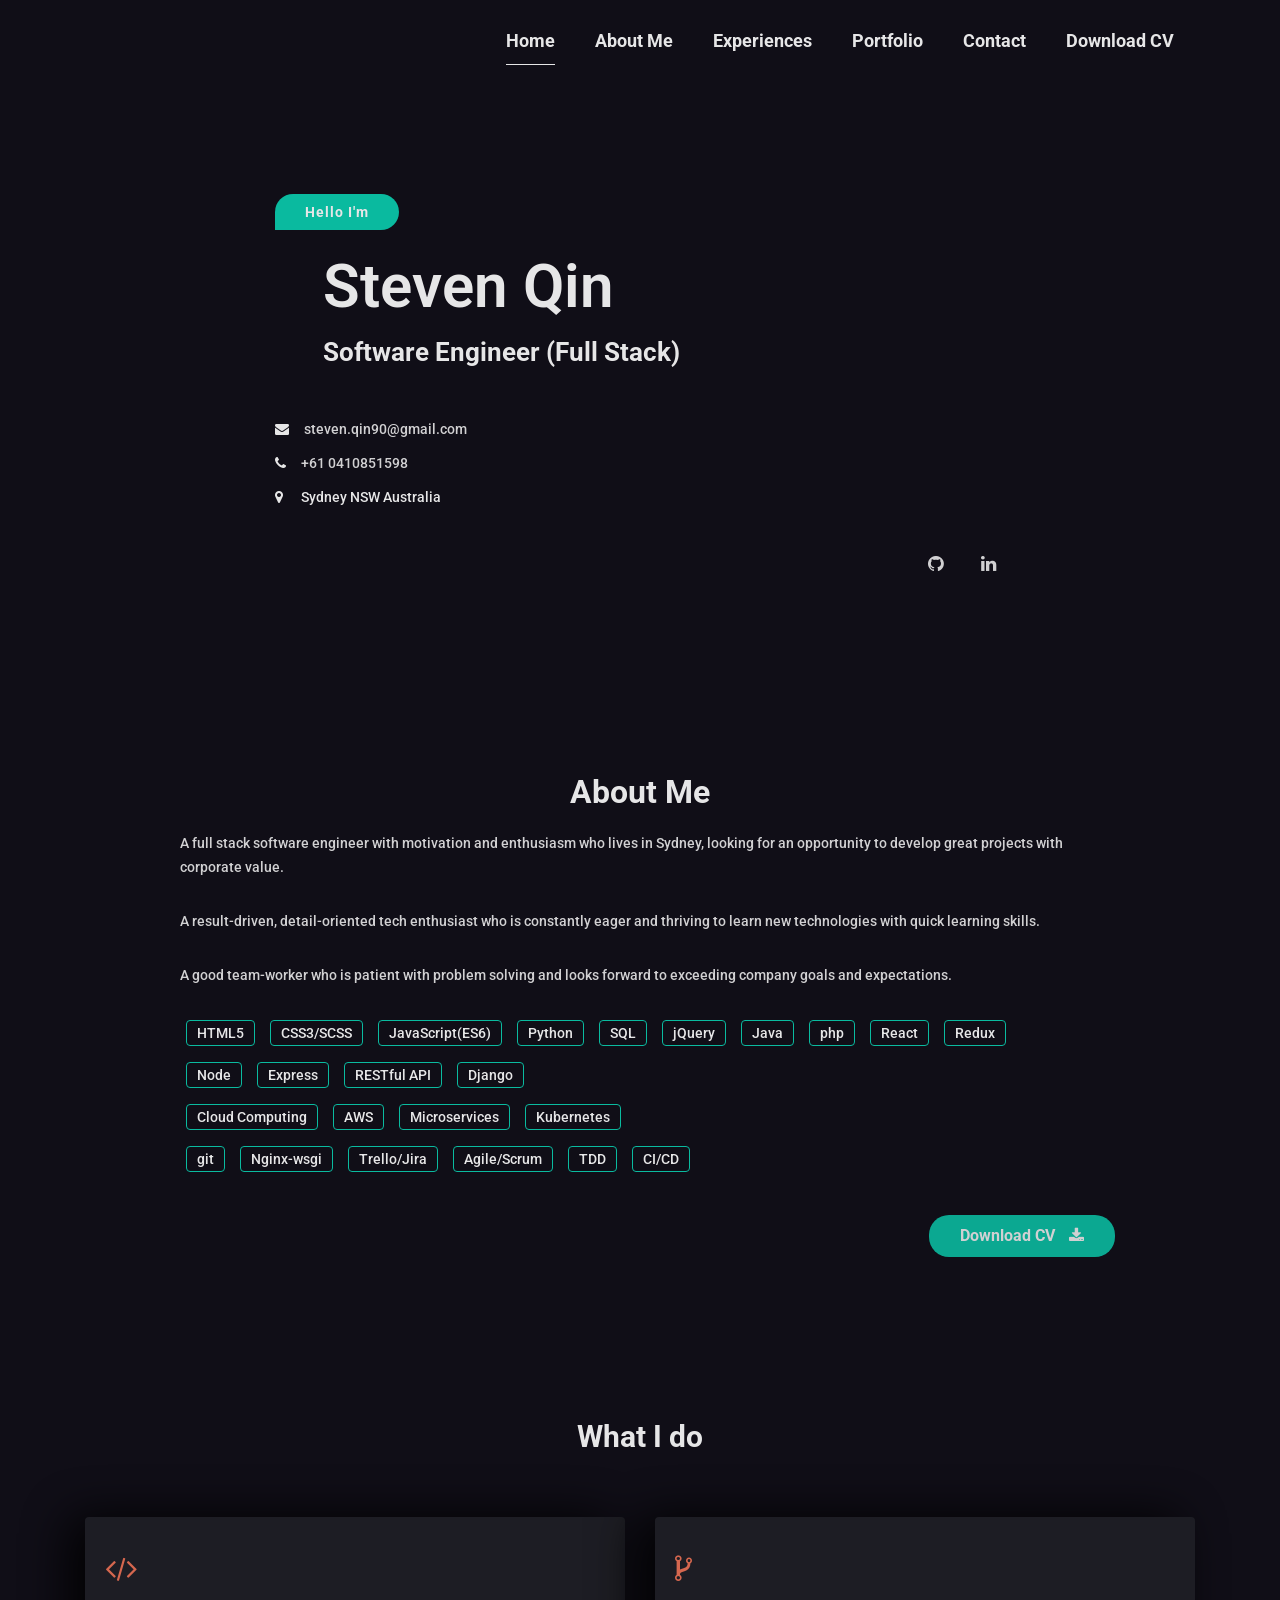
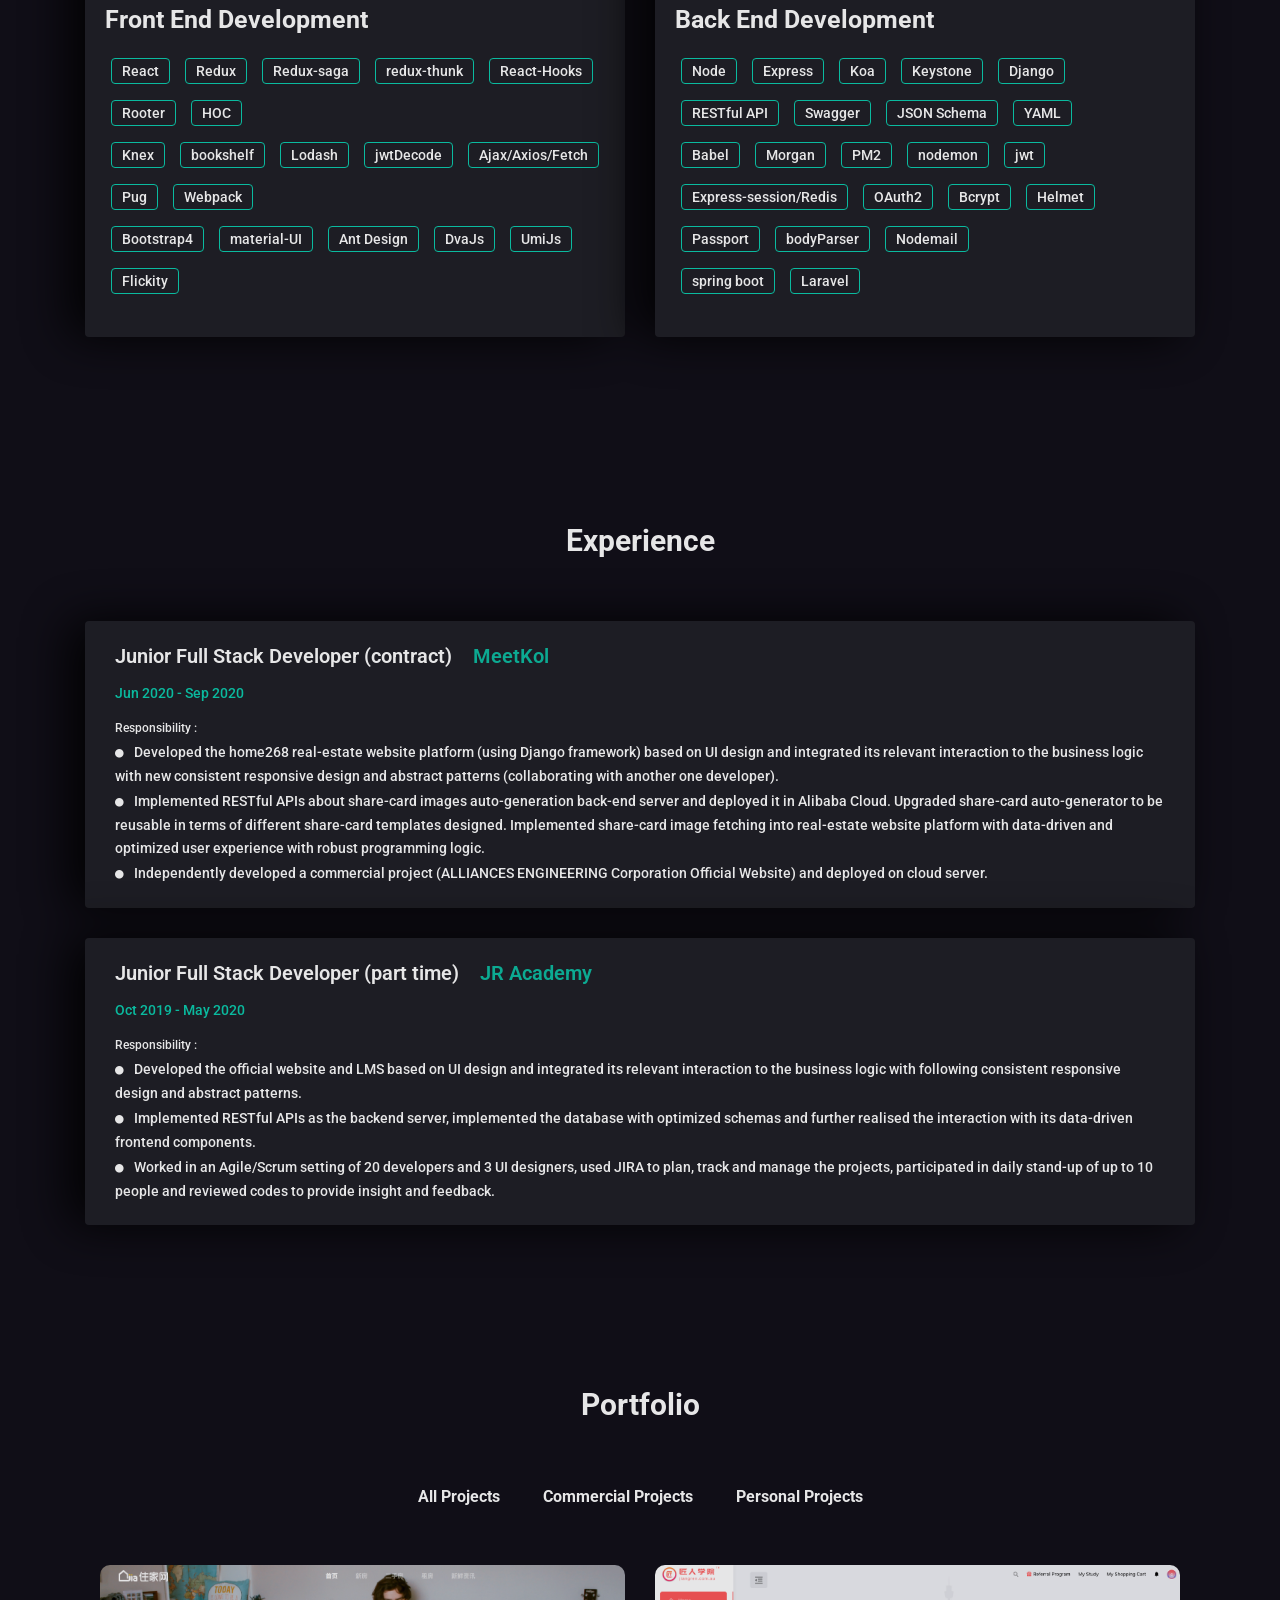
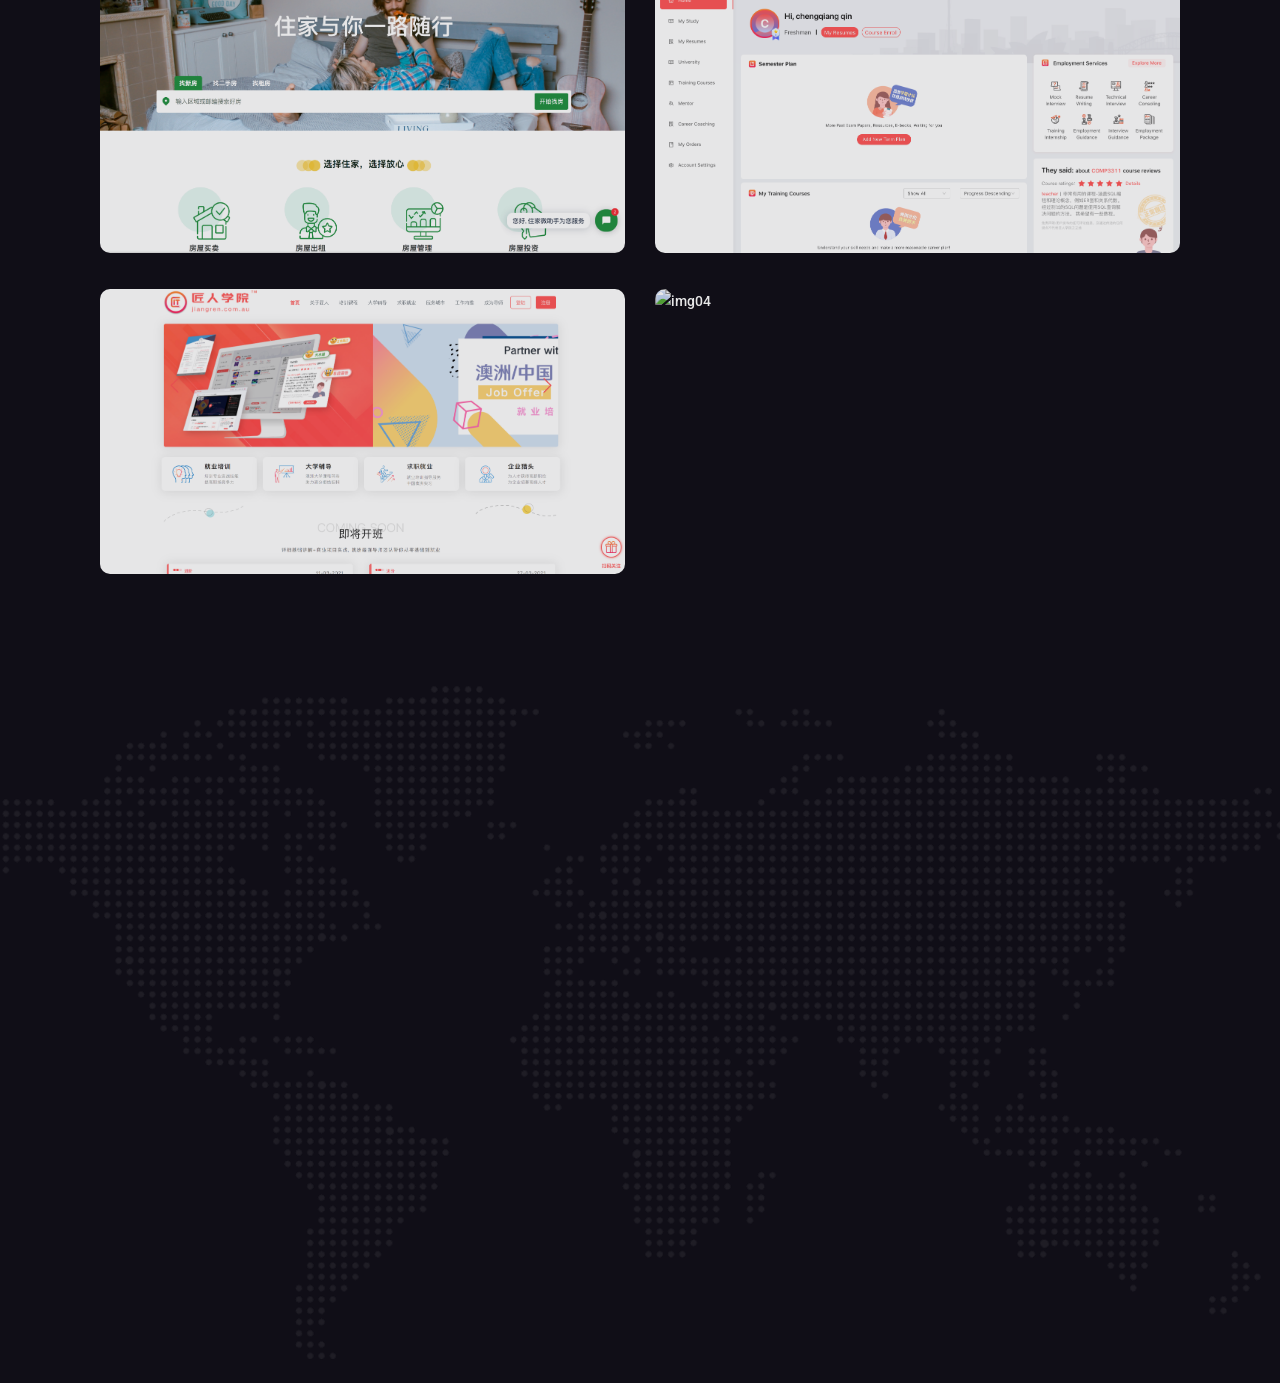
==== commit 46320658: "update" ====
--- a/index.html
+++ b/index.html
@@ -88,7 +88,7 @@
                             <a class="nav-link" href="#mh-contact">Contact</a>
                         </li>
                         <li class="nav-item">
-                            <a class="nav-link" href="#mh-about">Download CV</a>
+                            <a class="nav-link" target="_blank" href="./assets/Steven_CV.pdf">Download CV</a>
                         </li>
                     </ul>
                 </div>
@@ -113,10 +113,11 @@
                         </div>
 
                         <h2 class="wow fadeInUp pl-5" data-wow-duration="0.8s" data-wow-delay="0.2s">Steven Qin</h2>
-                        <h4 class="wow fadeInUp pl-5" data-wow-duration="0.8s" data-wow-delay="0.3s">Software Engineer (Full
+                        <h4 class="wow fadeInUp pl-5 mt-3" data-wow-duration="0.8s" data-wow-delay="0.3s">Software
+                            Engineer (Full
                             Stack)</h4>
 
-                        <ul>
+                        <ul class="mt-5">
                             <li class="wow fadeInUp" data-wow-duration="0.8s" data-wow-delay="0.4s"><i
                                     class="fa fa-envelope"></i><a href="mailto:steven.qin90@gmail.com">steven.qin90@gmail.com</a>
                             </li>
@@ -129,8 +130,10 @@
                         </ul>
                         <div class="row justify-content-end">
                             <ul class="social-icon wow fadeInUp" data-wow-duration="0.8s" data-wow-delay="0.7s">
-                                <li><a href="https://github.com/Qinchengqiang"><i class="fa fa-github"></i></a></li>
-                                <li><a href="https://www.linkedin.com/in/stevenqin-998/"><i class="fa fa-linkedin"></i></a></li>
+                                <li><a href="https://github.com/Qinchengqiang" target="_blank"><i
+                                        class="fa fa-github"></i></a></li>
+                                <li><a href="https://www.linkedin.com/in/stevenqin-998/" target="_blank"><i
+                                        class="fa fa-linkedin"></i></a></li>
                             </ul>
                         </div>
 
@@ -149,47 +152,59 @@
 <section class="mh-about" id="mh-about">
     <div class="container">
         <div class="row section-separator justify-content-center">
-            <div class="col-sm-12 col-md-8">
+            <div class="col-sm-12 col-md-10">
                 <div class="mh-about-inner" style="padding-left: 0px;">
                     <div class="text-center"><h2 class="wow fadeInUp" data-wow-duration="0.8s" data-wow-delay="0.1s">
                         About Me</h2></div>
 
-                    <p class="wow fadeInUp" data-wow-duration="0.8s" data-wow-delay="0.2s">Hello, I’m a Patrick,
-                        web-developer based on Paris.
-                        I have rich experience in web site design & building
-                        and customization. Also I am good at</p>
-                    <div class="mh-about-tag wow fadeInUp" data-wow-duration="0.8s" data-wow-delay="0.3s">
+                    <p class="wow fadeInUp" data-wow-duration="0.8s" data-wow-delay="0.2s">A full stack software
+                        engineer with motivation and enthusiasm who lives in Sydney, looking for an opportunity to
+                        develop great projects with corporate value.</p>
+                    <p class="wow fadeInUp" data-wow-duration="0.8s" data-wow-delay="0.3s">A result-driven,
+                        detail-oriented tech enthusiast who is constantly eager and thriving to learn new technologies
+                        with quick learning skills.</p>
+                    <p class="wow fadeInUp" data-wow-duration="0.8s" data-wow-delay="0.s">A good team-worker who is
+                        patient with problem solving and looks forward to exceeding company goals and expectations.</p>
+                    </p>
+                    <div class="mh-about-tag wow fadeInUp" data-wow-duration="0.8s" data-wow-delay="0.5s">
                         <ul>
                             <li><span>HTML5</span></li>
                             <li><span>CSS3/SCSS</span></li>
                             <li><span>JavaScript(ES6)</span></li>
+                            <li><span>Python</span></li>
                             <li><span>SQL</span></li>
                             <li><span>jQuery</span></li>
                             <li><span>Java</span></li>
                             <li><span>php</span></li>
-                        </ul>
-                        <ul>
                             <li><span>React</span></li>
                             <li><span>Redux</span></li>
-                            <li><span>React-Hooks</span></li>
-                            <li><span>Router</span></li>
-                            <li><span>Bootstrap</span></li>
                         </ul>
                         <ul>
                             <li><span>Node</span></li>
                             <li><span>Express</span></li>
                             <li><span>RESTful API</span></li>
-                            <li><span>Swagger</span></li>
-                            <li><span>Python</span></li>
                             <li><span>Django</span></li>
-                            <li><span>postgreSQL/mySQL</span></li>
-                            <li><span>NoSQL</span></li>
+                        </ul>
+                        <ul>
+                            <li><span>Cloud Computing</span></li>
                             <li><span>AWS</span></li>
-
-                        </ul>
-                    </div>
-                    <a href="" class="btn btn-fill wow fadeInUp" data-wow-duration="0.8s" data-wow-delay="0.4s">Downlaod
-                        CV <i class="fa fa-download"></i></a>
+                            <li><span>Microservices</span></li>
+                            <li><span>Kubernetes</span></li>
+                        </ul>
+                        <ul>
+                            <li><span>git</span></li>
+                            <li><span>Nginx-wsgi</span></li>
+                            <li><span>Trello/Jira</span></li>
+                            <li><span>Agile/Scrum</span></li>
+                            <li><span>TDD</span></li>
+                            <li><span>CI/CD</span></li>
+                        </ul>
+                    </div>
+                    <div class="row justify-content-end">
+                        <a target="_blank" href="./assets/Steven_CV.pdf" class="btn btn-fill wow fadeInUp"
+                           data-wow-duration="0.8s" data-wow-delay="0.6s">
+                            Download CV <i class="fa fa-download"></i></a></div>
+
                 </div>
             </div>
         </div>
@@ -212,12 +227,35 @@
                 <div class="mh-service-item shadow-1 dark-bg wow fadeInUp" data-wow-duration="0.8s"
                      data-wow-delay="0.5s">
                     <i class="fa fa-code iron-color"></i>
-                    <h3>Frond End Development</h3>
-                    <p>
-                        Lorem ipsum dolor sit amet, consectetuer adipiscing elit,
-                        sed diam nonummy nibh euismod tincidunt ut laoreet dolore
-                        magna aliquam erat volutpat.
-                    </p>
+                    <h3>Front End Development</h3>
+                    <div class="mh-about-tag wow fadeInUp" data-wow-duration="0.8s" data-wow-delay="0.5s">
+                        <ul>
+                            <li><span>React</span></li>
+                            <li><span>Redux</span></li>
+                            <li><span>Redux-saga</span></li>
+                            <li><span>redux-thunk</span></li>
+                            <li><span>React-Hooks</span></li>
+                            <li><span>Rooter</span></li>
+                            <li><span>HOC</span></li>
+                        </ul>
+                        <ul>
+                            <li><span>Knex</span></li>
+                            <li><span>bookshelf</span></li>
+                            <li><span>Lodash</span></li>
+                            <li><span>jwtDecode</span></li>
+                            <li><span>Ajax/Axios/Fetch</span></li>
+                            <li><span>Pug</span></li>
+                            <li><span>Webpack</span></li>
+                        </ul>
+                        <ul>
+                            <li><span>Bootstrap4</span></li>
+                            <li><span>material-UI</span></li>
+                            <li><span>Ant Design</span></li>
+                            <li><span>DvaJs</span></li>
+                            <li><span>UmiJs</span></li>
+                            <li><span>Flickity</span></li>
+                        </ul>
+                    </div>
                 </div>
             </div>
             <div class="col-sm-12 col-md-6 mb-4">
@@ -225,11 +263,39 @@
                      data-wow-delay="0.5s">
                     <i class="fa fa-code-fork iron-color"></i>
                     <h3>Back End Development</h3>
-                    <p>
-                        Lorem ipsum dolor sit amet, consectetuer adipiscing elit,
-                        sed diam nonummy nibh euismod tincidunt ut laoreet dolore
-                        magna aliquam erat volutpat.
-                    </p>
+                    <div class="mh-about-tag wow fadeInUp" data-wow-duration="0.8s" data-wow-delay="0.5s">
+                        <ul>
+                            <li><span>Node</span></li>
+                            <li><span>Express</span></li>
+                            <li><span>Koa</span></li>
+                            <li><span>Keystone</span></li>
+                            <li><span>Django</span></li>
+                        </ul>
+                        <ul>
+                            <li><span>RESTful API</span></li>
+                            <li><span>Swagger</span></li>
+                            <li><span>JSON Schema</span></li>
+                            <li><span>YAML</span></li>
+                        </ul>
+                        <ul>
+                            <li><span>Babel</span></li>
+                            <li><span>Morgan</span></li>
+                            <li><span>PM2</span></li>
+                            <li><span>nodemon</span></li>
+                            <li><span>jwt</span></li>
+                            <li><span>Express-session/Redis</span></li>
+                            <li><span>OAuth2</span></li>
+                            <li><span>Bcrypt</span></li>
+                            <li><span>Helmet</span></li>
+                            <li><span>Passport</span></li>
+                            <li><span>bodyParser</span></li>
+                            <li><span>Nodemail</span></li>
+                        </ul>
+                        <ul>
+                            <li><span>spring boot</span></li>
+                            <li><span>Laravel</span></li>
+                        </ul>
+                    </div>
                 </div>
             </div>
         </div>
@@ -254,34 +320,50 @@
                             <!-- Education Institutes-->
                             <div class="mh-work-item dark-bg wow fadeInUp" data-wow-duration="0.8s"
                                  data-wow-delay="0.4s">
-                                <h4>UI/UX Designer <a href="">IronSketch</a></h4>
-                                <div class="mh-eduyear">2005-2008</div>
+                                <h4>Junior Full Stack Developer (contract)
+                                    <a href="https://www.meetkol.org/" target="_blank" class="pl-3">MeetKol</a></h4>
+                                <div class="mh-eduyear">Jun 2020 - Sep 2020</div>
                                 <span>Responsibility :</span>
                                 <ul class="work-responsibility">
-                                    <li><i class="fa fa-circle"></i>Validate CSS</li>
-                                    <li><i class="fa fa-circle"></i>Project Management</li>
+                                    <li><i class="fa fa-circle"></i>Developed the home268 real-estate website platform
+                                        (using Django framework) based on UI design and integrated its relevant
+                                        interaction to the business logic with new consistent responsive design and
+                                        abstract patterns (collaborating with another one developer).
+                                    </li>
+                                    <li><i class="fa fa-circle"></i>Implemented RESTful APIs about share-card images
+                                        auto-generation back-end server and deployed it in Alibaba Cloud. Upgraded
+                                        share-card auto-generator to be reusable in terms of different share-card
+                                        templates designed. Implemented share-card image fetching into real-estate
+                                        website platform with data-driven and optimized user experience with robust
+                                        programming logic.
+                                    </li>
+                                    <li><i class="fa fa-circle"></i>Independently developed a commercial project
+                                        (ALLIANCES ENGINEERING Corporation Official Website) and deployed on cloud
+                                        server.
+                                    </li>
                                 </ul>
                             </div>
                             <!-- Education Institutes-->
                             <div class="mh-work-item dark-bg wow fadeInUp" data-wow-duration="0.8s"
                                  data-wow-delay="0.6s">
-                                <h4>Art & Multimedia From <a href="">Oxford University</a></h4>
-                                <div class="mh-eduyear">2005-2008</div>
+                                <h4>Junior Full Stack Developer (part time)
+                                    <a href="https://jracademy.com.au/" target="_blank" class="pl-3">JR Academy</a></h4>
+                                <div class="mh-eduyear">Oct 2019 - May 2020</div>
                                 <span>Responsibility :</span>
                                 <ul class="work-responsibility">
-                                    <li><i class="fa fa-circle"></i>Validate CSS</li>
-                                    <li><i class="fa fa-circle"></i>Project Management</li>
-                                </ul>
-                            </div>
-                            <!-- Education Institutes-->
-                            <div class="mh-work-item dark-bg wow fadeInUp" data-wow-duration="0.8s"
-                                 data-wow-delay="0.7s">
-                                <h4>Art & Multimedia From <a href="">Oxford University</a></h4>
-                                <div class="mh-eduyear">2005-2008</div>
-                                <span>Responsibility :</span>
-                                <ul class="work-responsibility">
-                                    <li><i class="fa fa-circle"></i>Validate CSS</li>
-                                    <li><i class="fa fa-circle"></i>Project Management</li>
+                                    <li><i class="fa fa-circle"></i>Developed the official website and LMS based on UI
+                                        design and integrated its relevant interaction to the business logic with
+                                        following consistent responsive design and abstract patterns.
+                                    </li>
+                                    <li><i class="fa fa-circle"></i>Implemented RESTful APIs as the backend server,
+                                        implemented the database with optimized schemas and further realised the
+                                        interaction with its data-driven frontend components.
+                                    </li>
+                                    <li><i class="fa fa-circle"></i>Worked in an Agile/Scrum setting of 20 developers
+                                        and 3 UI designers, used JIRA to plan, track and manage the projects,
+                                        participated in daily stand-up of up to 10 people and reviewed codes to provide
+                                        insight and feedback.
+                                    </li>
                                 </ul>
                             </div>
                         </div>
@@ -307,13 +389,13 @@
                 <div class="portfolio-nav col-sm-12" id="filter-button">
                     <ul>
                         <li data-filter="*" class="current wow fadeInUp" data-wow-duration="0.8s" data-wow-delay="0.1s">
-                            <span>All Projects</span>
+                            <h6>All Projects</h6>
                         </li>
                         <li data-filter=".commercial" class="wow fadeInUp" data-wow-duration="0.8s"
-                            data-wow-delay="0.2s"><span>Commercial Projects</span>
+                            data-wow-delay="0.2s"><h6>Commercial Projects</h6>
                         </li>
                         <li data-filter=".personal" class="wow fadeInUp" data-wow-duration="0.8s" data-wow-delay="0.3s">
-                            <span>Personal Projects</span>
+                            <h6>Personal Projects</h6>
                         </li>
                     </ul>
                 </div>
@@ -322,56 +404,45 @@
                     <div class="portfolioContainer row">
                         <div class="grid-item col-md-6 col-sm-12 col-xs-12 commercial">
                             <figure>
-                                <img src="assets/images/portfolio/g1.jpg" alt="img04">
+                                <img src="assets/images/projects/zhujia.png" alt="img04">
                                 <figcaption class="fig-caption">
                                     <i class="fa fa-search"></i>
-                                    <h5 class="title">Photograpy</h5>
-                                    <span class="sub-title">Photograpy</span>
+                                    <h5 class="title">home268 real-estate website</h5>
+                                    <span class="sub-title">Commercial</span>
                                     <a data-fancybox data-src="#mh"></a>
                                 </figcaption>
                             </figure>
                         </div>
                         <div class="grid-item col-md-6 col-sm-12 col-xs-12 commercial">
                             <figure>
-                                <img src="assets/images/portfolio/g2.png" alt="img04">
+                                <img src="assets/images/projects/LMS.png" alt="img04">
                                 <figcaption class="fig-caption">
                                     <i class="fa fa-search"></i>
-                                    <h5 class="title">Creative Design</h5>
-                                    <span class="sub-title">Creative Design</span>
+                                    <h5 class="title">JR Academy LMS</h5>
+                                    <span class="sub-title">Commercial</span>
                                     <a href="assets/images/portfolio/g2.png" data-fancybox data-src="#mh2"></a>
                                 </figcaption>
                             </figure>
                         </div>
                         <div class="grid-item col-md-6 col-sm-12 col-xs-12 commercial">
                             <figure>
-                                <img src="assets/images/portfolio/g3.png" alt="img04">
+                                <img src="assets/images/projects/jr-web.png" alt="img04">
                                 <figcaption class="fig-caption">
                                     <i class="fa fa-search"></i>
-                                    <h5 class="title">Creative Design</h5>
-                                    <span class="sub-title">Photograpy</span>
-                                    <a href="assets/images/portfolio/g3.png" data-fancybox data-src="#mh"></a>
+                                    <h5 class="title">JR Academy Official Website</h5>
+                                    <span class="sub-title">Commercial</span>
+                                    <a href="assets/images/portfolio/g3.png" data-fancybox data-src="#mh3"></a>
                                 </figcaption>
                             </figure>
                         </div>
                         <div class="grid-item col-md-6 col-sm-12 col-xs-12 commercial">
                             <figure>
-                                <img src="assets/images/portfolio/g5.png" alt="img04">
+                                <img src="assets/images/projects/afe.png" alt="img04">
                                 <figcaption class="fig-caption">
                                     <i class="fa fa-search"></i>
-                                    <h5 class="title">Creative Design</h5>
-                                    <span class="sub-title">Photograpy</span>
-                                    <a href="assets/images/portfolio/g5.png" data-fancybox data-src="#mh"></a>
-                                </figcaption>
-                            </figure>
-                        </div>
-                        <div class="grid-item col-md-6 col-sm-12 col-xs-12 personal">
-                            <figure>
-                                <img src="assets/images/portfolio/g4.png" alt="img04">
-                                <figcaption class="fig-caption">
-                                    <i class="fa fa-search"></i>
-                                    <h5 class="title">Creative Design</h5>
-                                    <span class="sub-title">Photograpy</span>
-                                    <a href="assets/images/portfolio/g4.png" data-fancybox data-src="#mh"></a>
+                                    <h5 class="title">ALLIANCES Official Website</h5>
+                                    <span class="sub-title">Commercial</span>
+                                    <a href="assets/images/portfolio/g5.png" data-fancybox data-src="#mh4"></a>
                                 </figcaption>
                             </figure>
                         </div>
@@ -384,37 +455,37 @@
         <div class="container">
             <div class="row mh-portfolio-modal-inner">
                 <div class="col-sm-5">
-                    <h2>Wrap - A campanion plugin</h2>
-                    <p>Wrap is a clean and elegant Multipurpose Landing Page Template.
-                        It will fit perfectly for Startup, Web App or any type of Web Services.
-                        It has 4 background styles with 6 homepage styles. 6 pre-defined color scheme.
-                        All variations are organized separately so you can use / customize the template very easily.</p>
-
-                    <p>It is a clean and elegant Multipurpose Landing Page Template.
-                        It will fit perfectly for Startup, Web App or any type of Web Services.
-                        It has 4 background styles with 6 homepage styles. 6 pre-defined color scheme.
-                        All variations are organized separately so you can use / customize the template very easily.</p>
+                    <h2>home268 real-estate website</h2>
+                    <p>A real-estate platform that customers can acquire commercial information about house selling,
+                        house renting and relevant real-estate artists via browsing, navigating and filtering. Customers
+                        and agents can share house information through the share-card image button. Administrators can
+                        add, update and delete the property cards manually. </p>
+
                     <div class="mh-about-tag">
                         <ul>
-                            <li><span>php</span></li>
-                            <li><span>html</span></li>
-                            <li><span>css</span></li>
-                            <li><span>php</span></li>
-                            <li><span>wordpress</span></li>
-                            <li><span>React</span></li>
+                            <li><span>Python</span></li>
                             <li><span>Javascript</span></li>
-                        </ul>
-                    </div>
-                    <a href="" class="btn btn-fill">Live Demo</a>
+                            <li><span>jQuery</span></li>
+                            <li><span>Django REST Framework</span></li>
+                            <li><span>postgreSQL</span></li>
+                            <li><span>bootstrap</span></li>
+                            <li><span>Flickity</span></li>
+                            <li><span>Ajax/fetch</span></li>
+                            <li><span>RESTful API</span></li>
+                            <li><span>PIL</span></li>
+                            <li><span>JSON Schema</span></li>
+                            <li><span>MD5</span></li>
+                            <li><span>Nginx</span></li>
+                            <li><span>wsgi</span></li>
+                            <li><span>Alibaba cloud (ECS, oss)</span></li>
+                            <li><span>OOP</span></li>
+                        </ul>
+                    </div>
+                    <a href="https://zhujia.com.au/" target="_blank" class="btn btn-fill">Live Demo</a>
                 </div>
                 <div class="col-sm-7">
                     <div class="mh-portfolio-modal-img">
-                        <img src="assets/images/pr-0.jif" alt="" class="img-fluid">
-                        <p>All variations are organized separately so you can use / customize the template very
-                            easily.</p>
-                        <img src="assets/images/pr-1.jif" alt="" class="img-fluid">
-                        <p>All variations are organized separately so you can use / customize the template very
-                            easily.</p>
+                        <img src="assets/images/projects/zhujia.png" alt="" class="img-fluid">
                     </div>
                 </div>
             </div>
@@ -424,37 +495,105 @@
         <div class="container">
             <div class="row mh-portfolio-modal-inner">
                 <div class="col-sm-5">
-                    <h2>Wrap 2 - B campanion plugin 2</h2>
-                    <p>Wrap is a clean and elegant Multipurpose Landing Page Template.
-                        It will fit perfectly for Startup, Web App or any type of Web Services.
-                        It has 4 background styles with 6 homepage styles. 6 pre-defined color scheme.
-                        All variations are organized separately so you can use / customize the template very easily.</p>
-
-                    <p>It is a clean and elegant Multipurpose Landing Page Template.
-                        It will fit perfectly for Startup, Web App or any type of Web Services.
-                        It has 4 background styles with 6 homepage styles. 6 pre-defined color scheme.
-                        All variations are organized separately so you can use / customize the template very easily.</p>
+                    <h2>JR Academy LMS</h2>
+                    <p>An online learning management portal with bilingual support, used by students, tutors,
+                        professional training instructors, marketing team, and academy management. Used for study
+                        material sharing, course video posting and student/staff management.
+                    </p>
+
                     <div class="mh-about-tag">
                         <ul>
-                            <li><span>php</span></li>
-                            <li><span>html</span></li>
-                            <li><span>css</span></li>
-                            <li><span>php</span></li>
-                            <li><span>wordpress</span></li>
                             <li><span>React</span></li>
-                            <li><span>Javascript</span></li>
-                        </ul>
-                    </div>
-                    <a href="" class="btn btn-fill">Live Demo</a>
+                            <li><span>Redux</span></li>
+                            <li><span>KeystoneJS</span></li>
+                            <li><span>React-Hooks</span></li>
+                            <li><span>Rooter</span></li>
+                            <li><span>Fetch</span></li>
+                            <li><span>Pug</span></li>
+                            <li><span>Bootstrap4</span></li>
+                            <li><span>Ant Design</span></li>
+                            <li><span>Node</span></li>
+                            <li><span>Express</span></li>
+                            <li><span>Swagger</span></li>
+                            <li><span>RESTful API</span></li>
+                            <li><span>MongoDB</span></li>
+                            <li><span>jwt</span></li>
+                            <li><span>Bcrypt</span></li>
+                            <li><span>Helmet</span></li>
+                            <li><span>Passport</span></li>
+                            <li><span>bodyParser</span></li>
+                        </ul>
+                    </div>
+                    <a href="https://learn.jiangren.com.au/" target="_blank" class="btn btn-fill">Live Demo</a>
                 </div>
                 <div class="col-sm-7">
                     <div class="mh-portfolio-modal-img">
-                        <img src="assets/images/pr-0.jif" alt="" class="img-fluid">
-                        <p>All variations are organized separately so you can use / customize the template very
-                            easily.</p>
-                        <img src="assets/images/pr-1.jif" alt="" class="img-fluid">
-                        <p>All variations are organized separately so you can use / customize the template very
-                            easily.</p>
+                        <img src="assets/images/projects/LMS.png" alt="" class="img-fluid">
+
+                    </div>
+                </div>
+            </div>
+        </div>
+    </div>
+    <div class="mh-portfolio-modal" id="mh3">
+        <div class="container">
+            <div class="row mh-portfolio-modal-inner">
+                <div class="col-sm-5">
+                    <h2>JR Academy Official Website</h2>
+                    <p>WOfficial website of JR academy for business showcasing, contentful blogging.
+                    </p>
+
+                    <div class="mh-about-tag">
+                        <ul>
+                            <li><span>React</span></li>
+                            <li><span>Redux</span></li>
+                            <li><span>KeystoneJS</span></li>
+                            <li><span>React-Hooks</span></li>
+                            <li><span>Rooter</span></li>
+                            <li><span>Fetch</span></li>
+                            <li><span>Pug</span></li>
+                            <li><span>Bootstrap4</span></li>
+                        </ul>
+                    </div>
+                    <a href="https://jiangren.com.au/" target="_blank" class="btn btn-fill">Live Demo</a>
+                </div>
+                <div class="col-sm-7">
+                    <div class="mh-portfolio-modal-img">
+                        <img src="assets/images/projects/jr-web.png" alt="" class="img-fluid">
+                    </div>
+                </div>
+            </div>
+        </div>
+    </div>
+    <div class="mh-portfolio-modal" id="mh4">
+        <div class="container">
+            <div class="row mh-portfolio-modal-inner">
+                <div class="col-sm-5">
+                    <h2>ALLIANCES ENGINEERING Corporation Official Website</h2>
+                    <p>A commercial showcasing official website with an admin management system that can make contents
+                        managed.
+                    </p>
+                    <div class="mh-about-tag">
+                        <ul>
+                            <li><span>Python</span></li>
+                            <li><span>Javascript</span></li>
+                            <li><span>jQuery</span></li>
+                            <li><span>Django REST Framework</span></li>
+                            <li><span>postgreSQL</span></li>
+                            <li><span>bootstrap</span></li>
+                            <li><span>RESTful API</span></li>
+                            <li><span>JSON Schema</span></li>
+                            <li><span>Nginx</span></li>
+                            <li><span>wsgi</span></li>
+                            <li><span>Alibaba cloud (ECS, oss)</span></li>
+                            <li><span>sitemap</span></li>
+                        </ul>
+                    </div>
+                    <a href="https://afacade.meetkol.org/" target="_blank" class="btn btn-fill">Live Demo</a>
+                </div>
+                <div class="col-sm-7">
+                    <div class="mh-portfolio-modal-img">
+                        <img src="assets/images/projects/afe.png" alt="" class="img-fluid">
                     </div>
                 </div>
             </div>
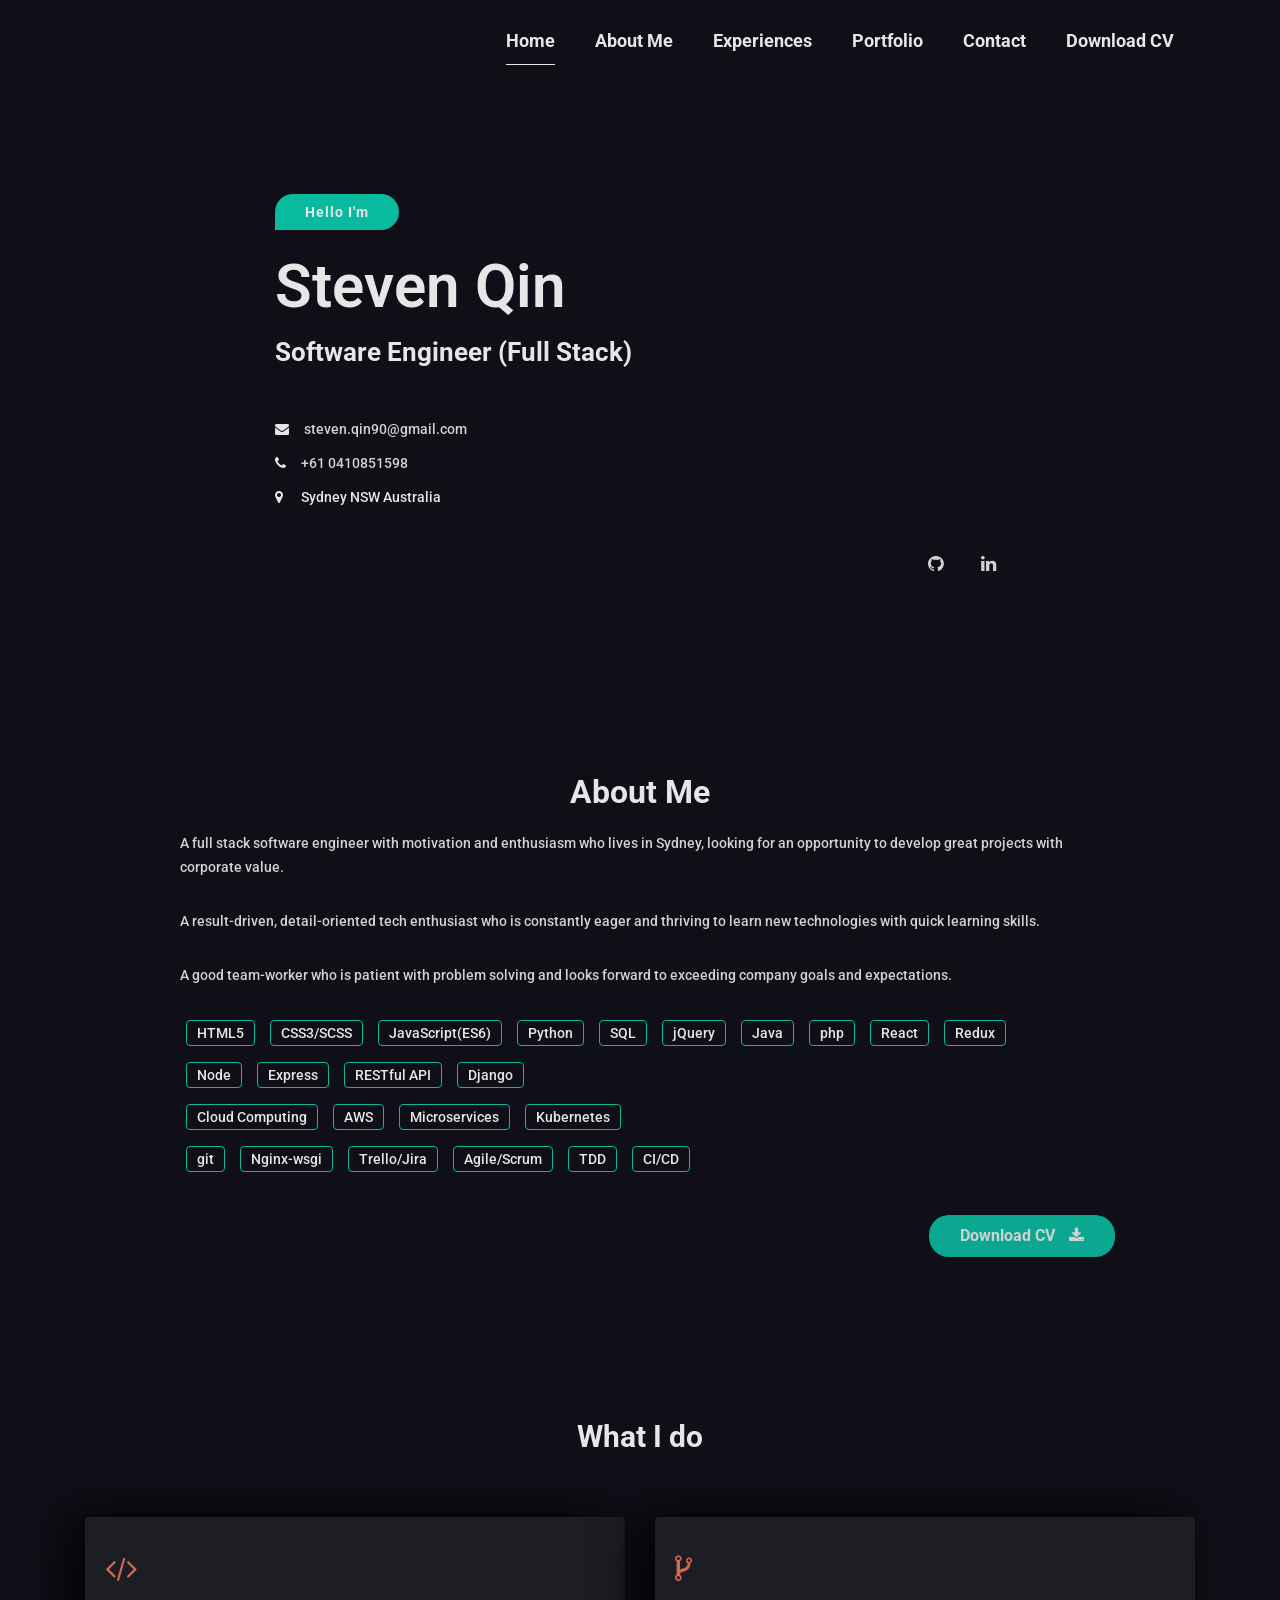
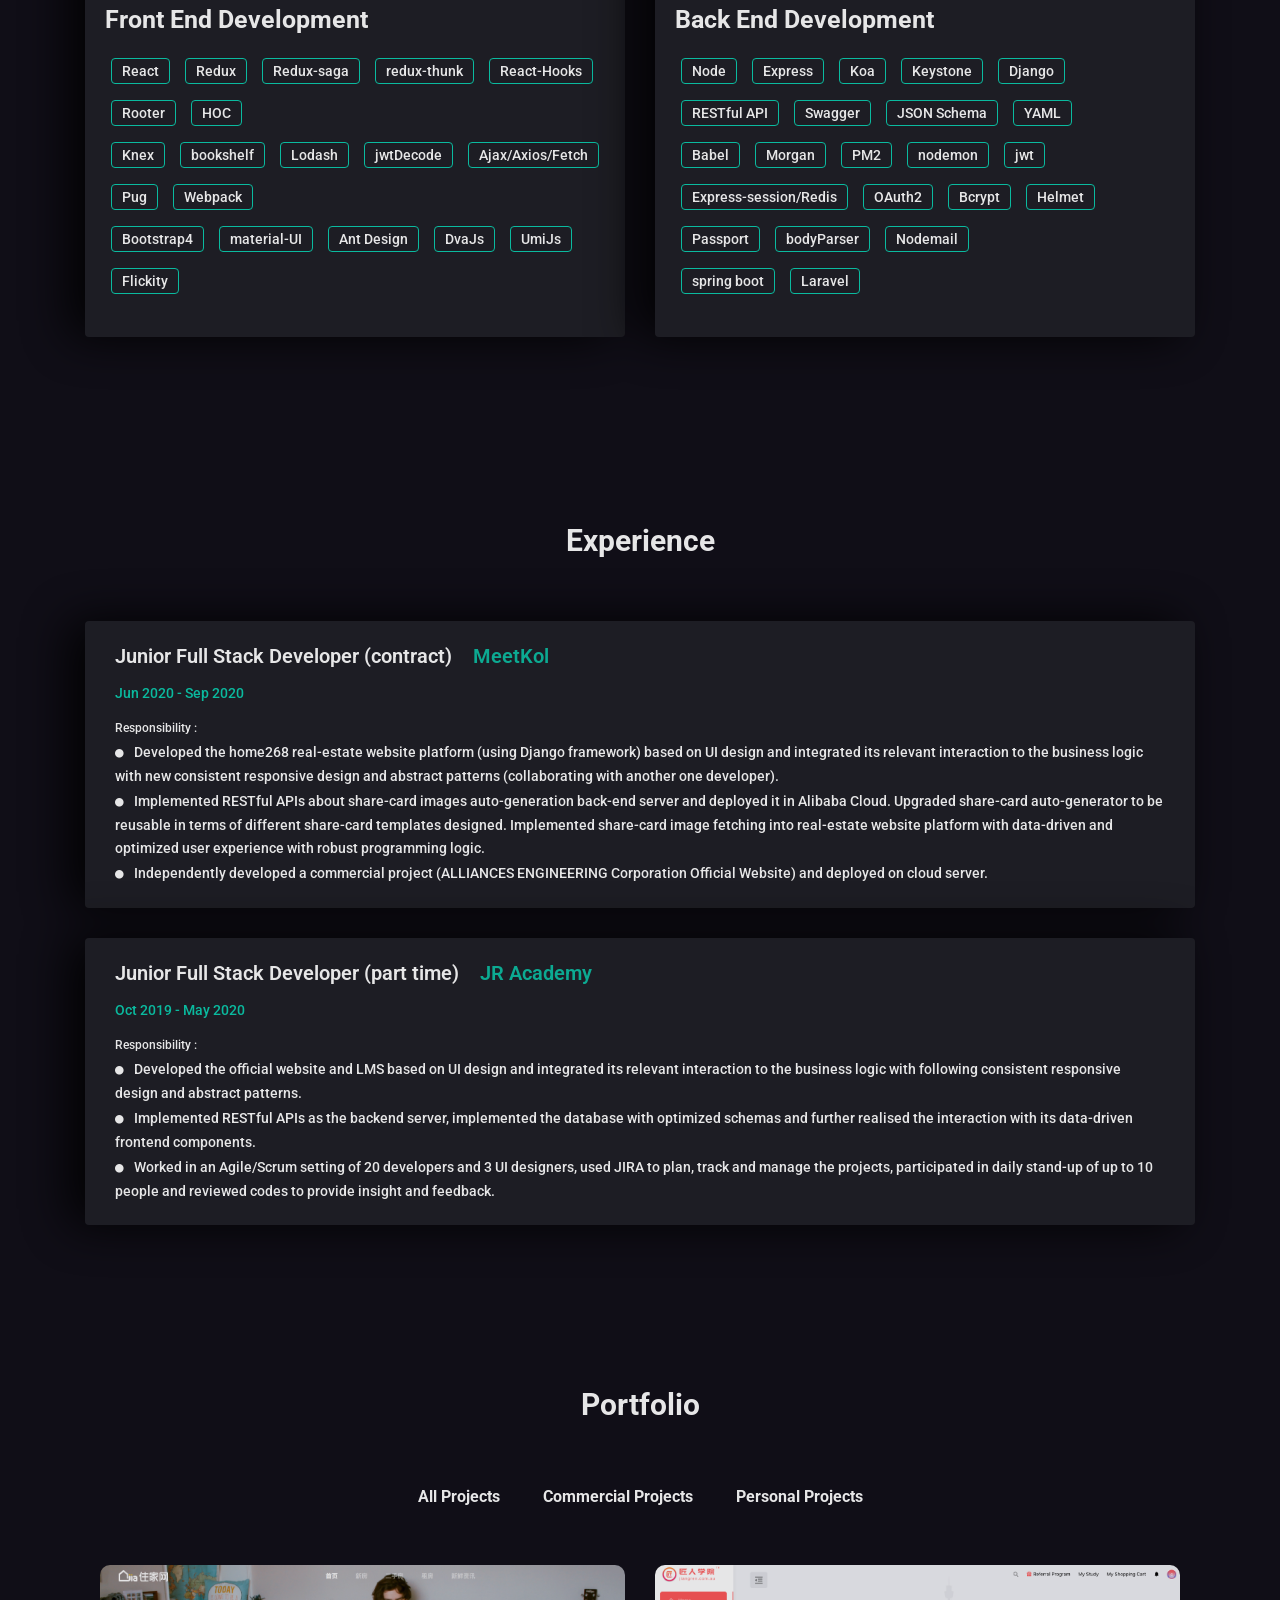
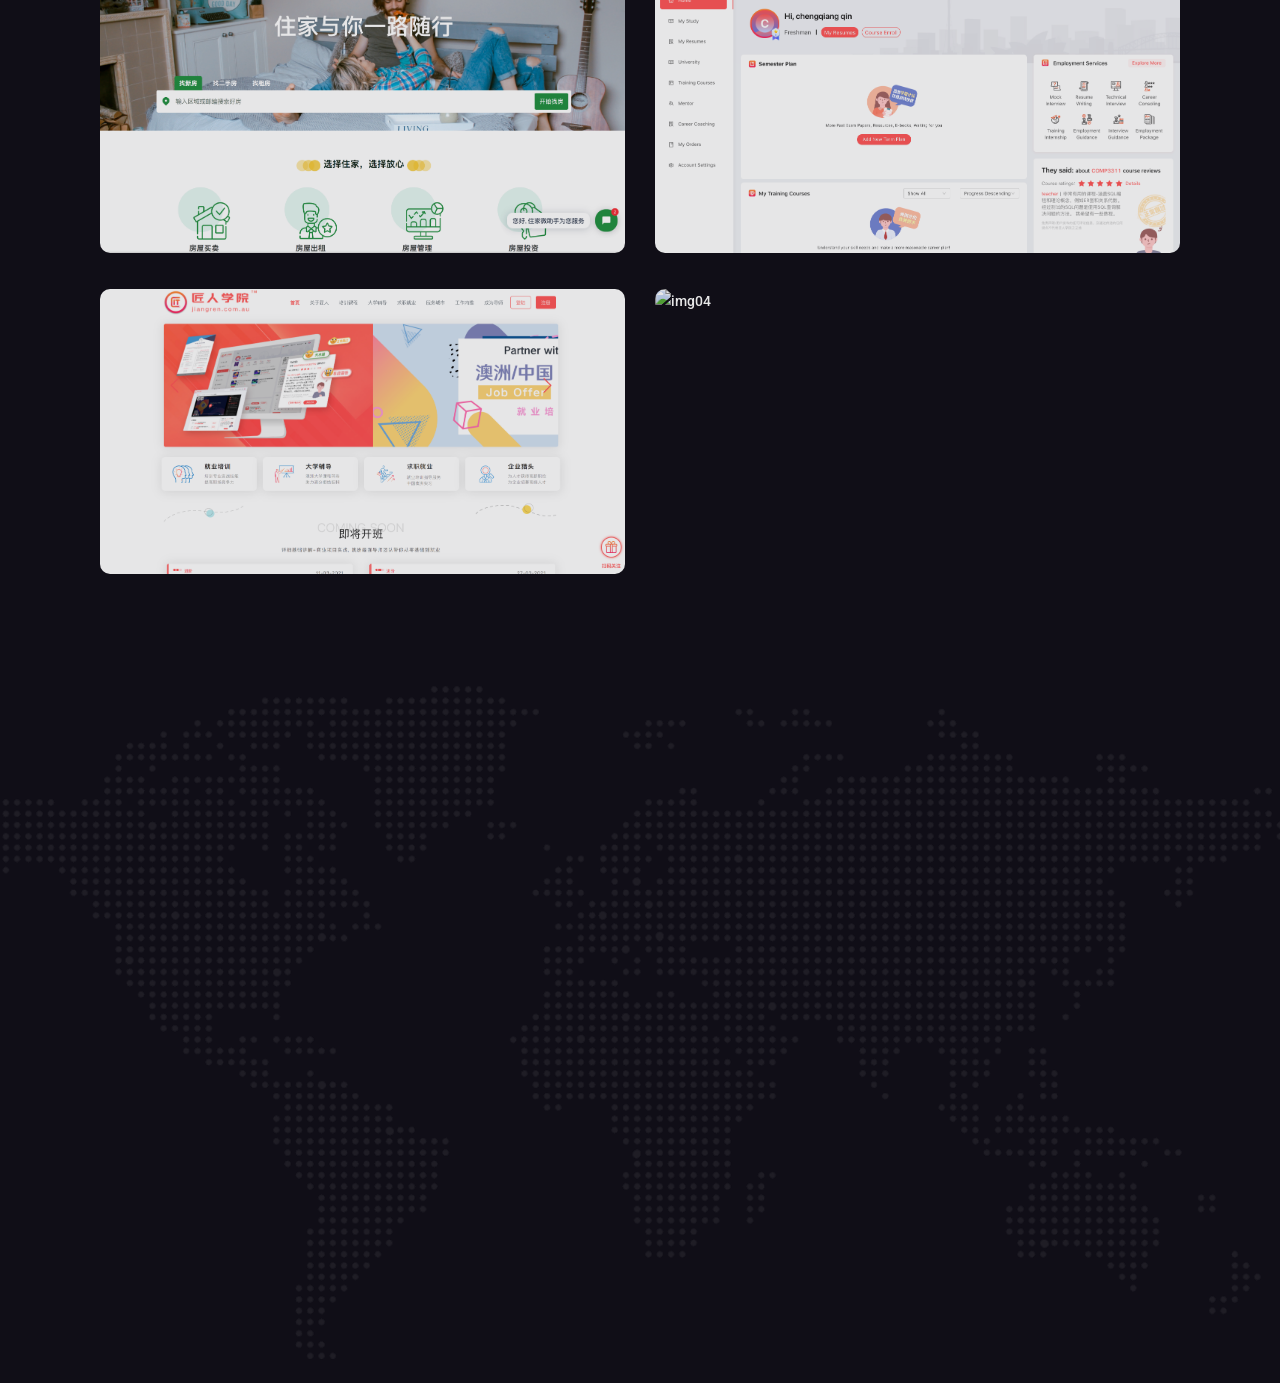
==== commit d6a0b662: "update responsive design" ====
--- a/index.html
+++ b/index.html
@@ -112,8 +112,8 @@
                             <span>Hello I'm</span>
                         </div>
 
-                        <h2 class="wow fadeInUp pl-5" data-wow-duration="0.8s" data-wow-delay="0.2s">Steven Qin</h2>
-                        <h4 class="wow fadeInUp pl-5 mt-3" data-wow-duration="0.8s" data-wow-delay="0.3s">Software
+                        <h2 class="wow fadeInUp" data-wow-duration="0.8s" data-wow-delay="0.2s">Steven Qin</h2>
+                        <h4 class="wow fadeInUp mt-3" data-wow-duration="0.8s" data-wow-delay="0.3s">Software
                             Engineer (Full
                             Stack)</h4>
 
@@ -153,7 +153,7 @@
     <div class="container">
         <div class="row section-separator justify-content-center">
             <div class="col-sm-12 col-md-10">
-                <div class="mh-about-inner" style="padding-left: 0px;">
+                <div class="mh-about-inner text-left" style="padding-left: 0px;">
                     <div class="text-center"><h2 class="wow fadeInUp" data-wow-duration="0.8s" data-wow-delay="0.1s">
                         About Me</h2></div>
 
@@ -224,7 +224,7 @@
                 <h3>What I do</h3>
             </div>
             <div class="col-sm-12 col-md-6 mb-4">
-                <div class="mh-service-item shadow-1 dark-bg wow fadeInUp" data-wow-duration="0.8s"
+                <div class="mh-service-item shadow-1 dark-bg wow fadeInUp text-left" data-wow-duration="0.8s"
                      data-wow-delay="0.5s">
                     <i class="fa fa-code iron-color"></i>
                     <h3>Front End Development</h3>
@@ -259,7 +259,7 @@
                 </div>
             </div>
             <div class="col-sm-12 col-md-6 mb-4">
-                <div class="mh-service-item shadow-1 dark-bg wow fadeInUp" data-wow-duration="0.8s"
+                <div class="mh-service-item shadow-1 dark-bg wow fadeInUp text-left" data-wow-duration="0.8s"
                      data-wow-delay="0.5s">
                     <i class="fa fa-code-fork iron-color"></i>
                     <h3>Back End Development</h3>
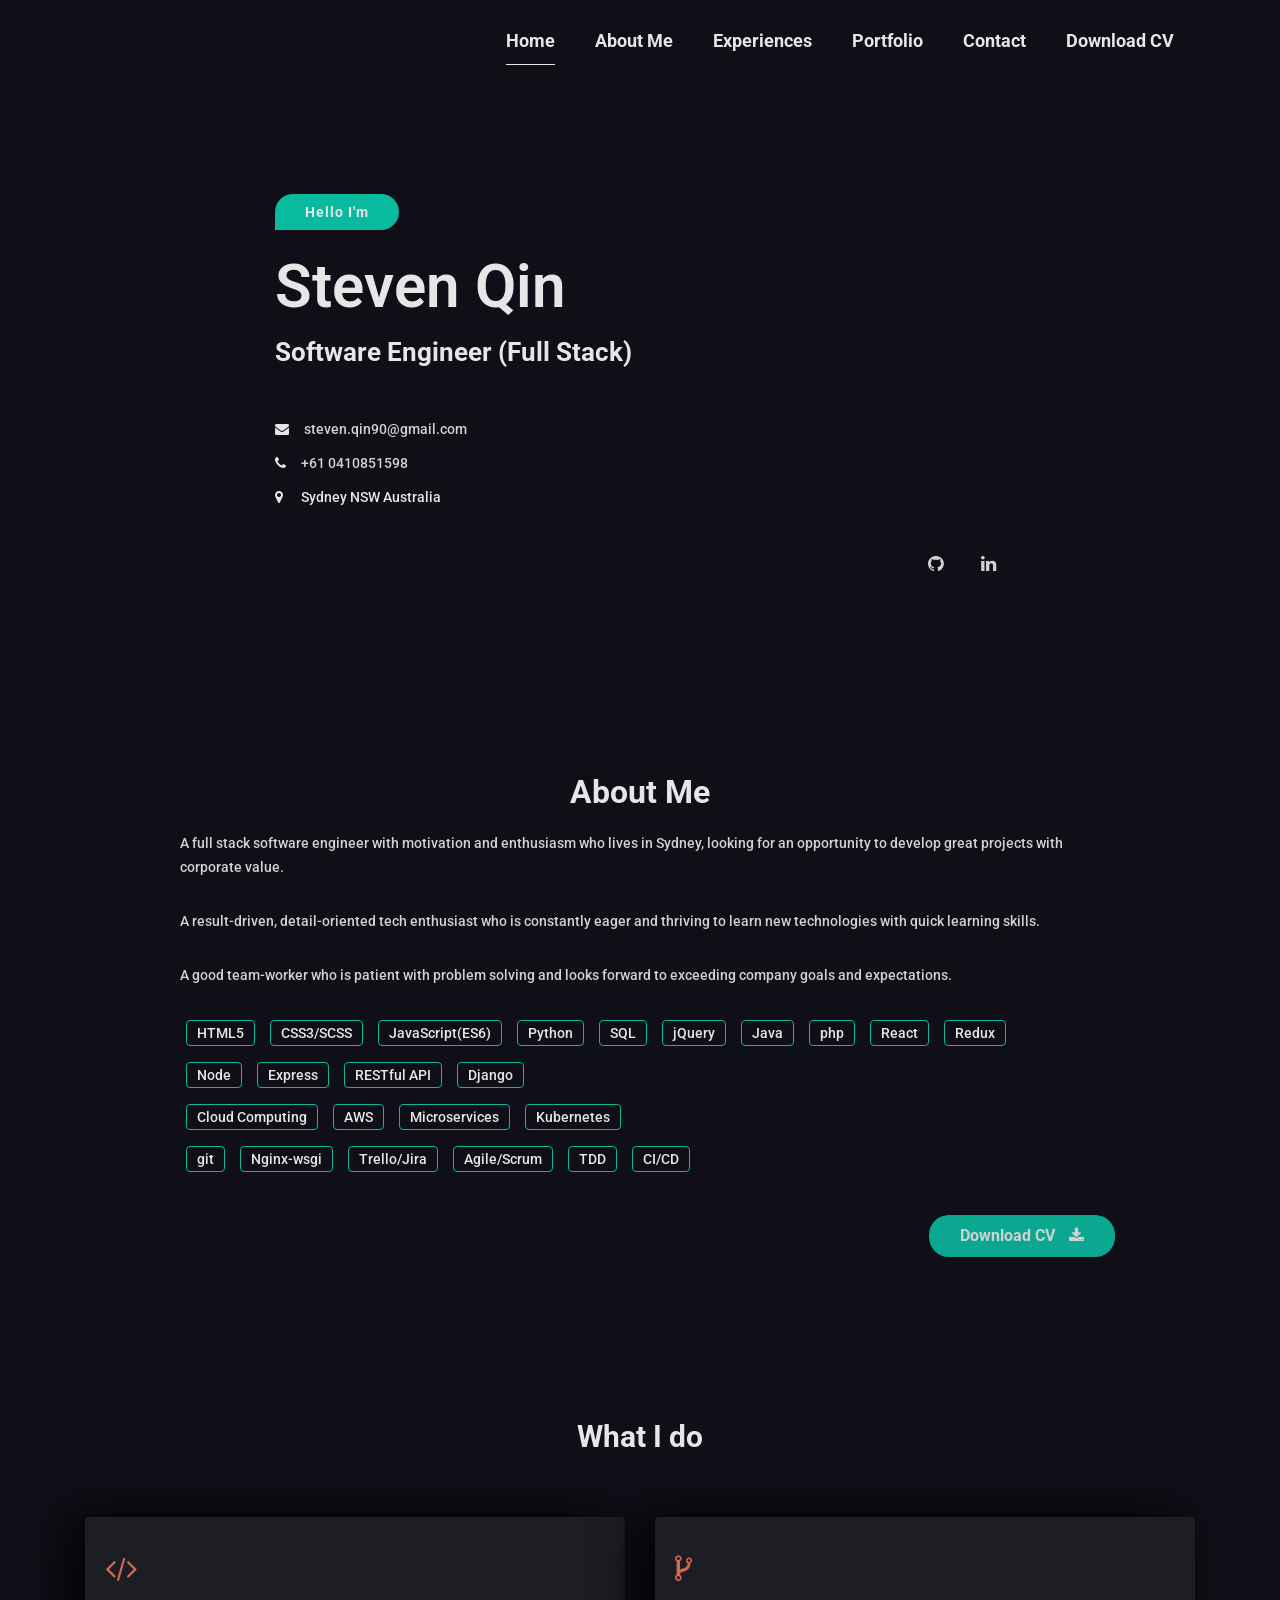
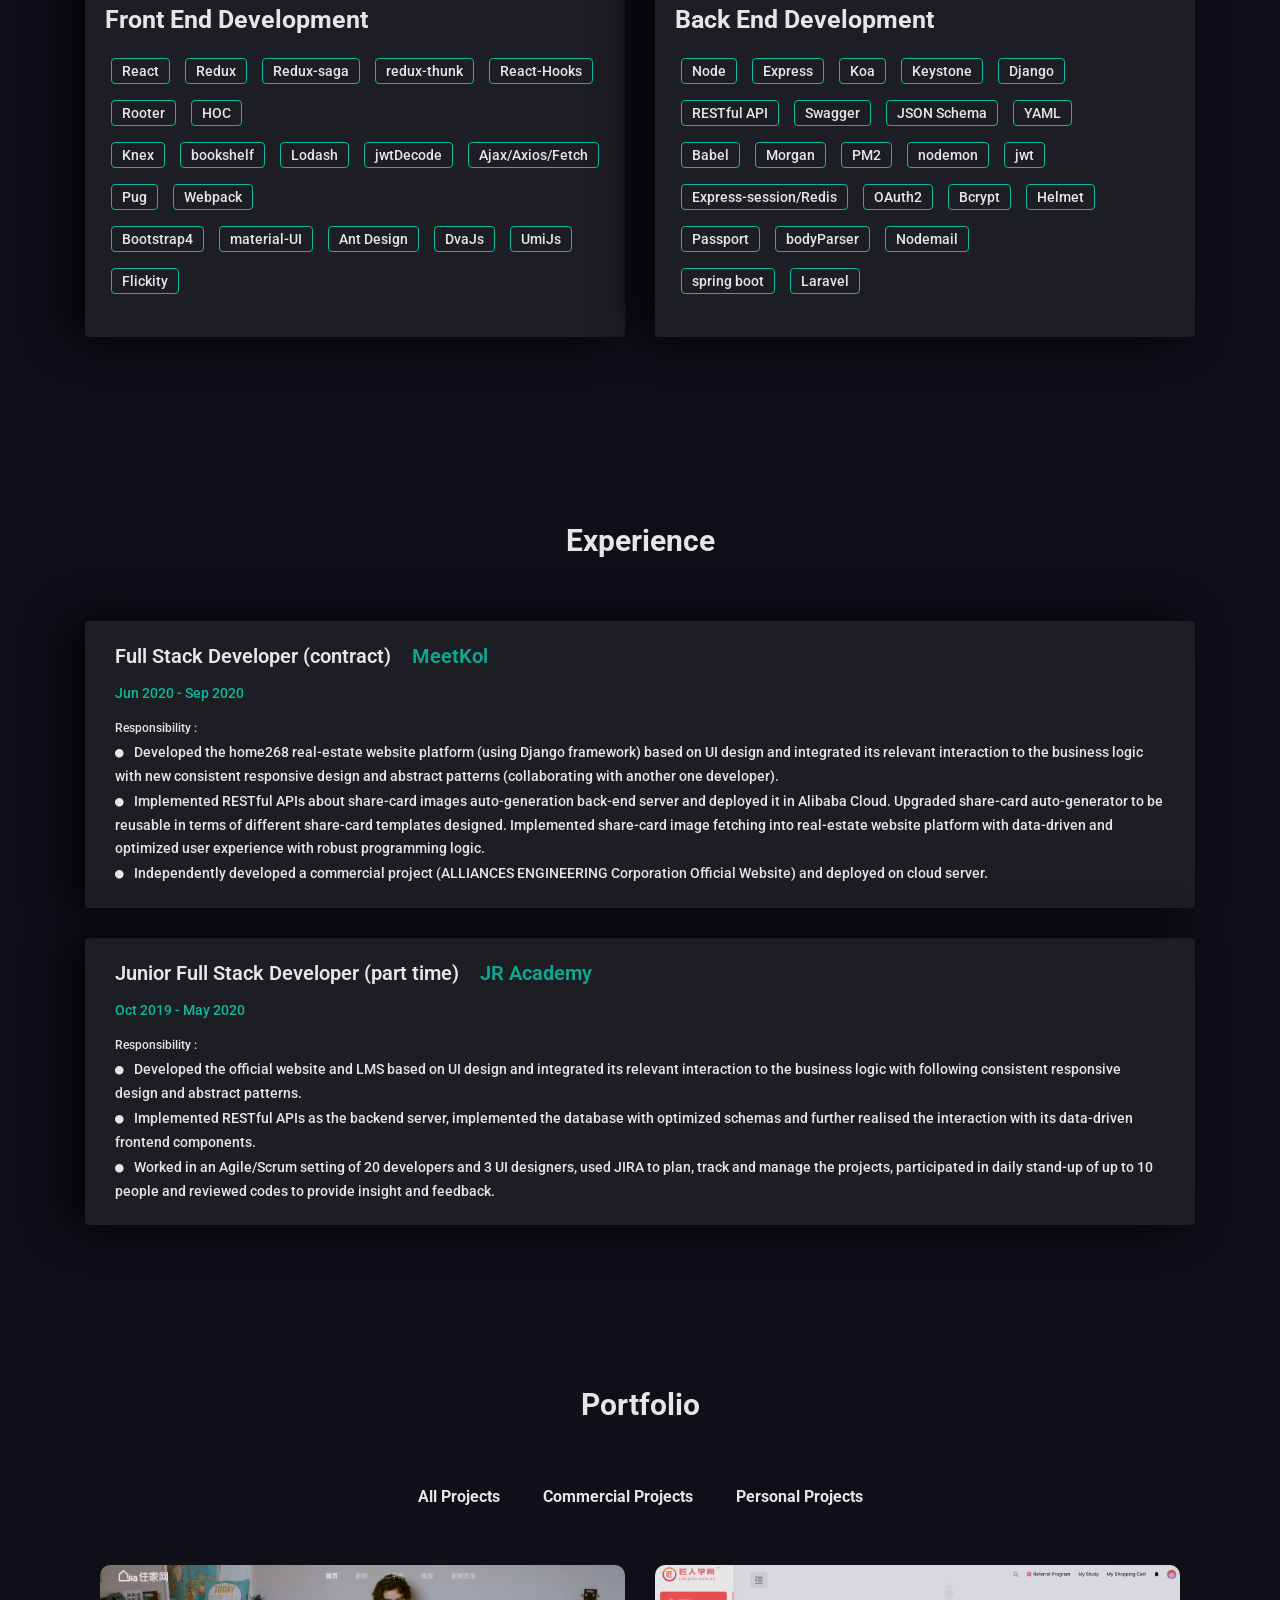
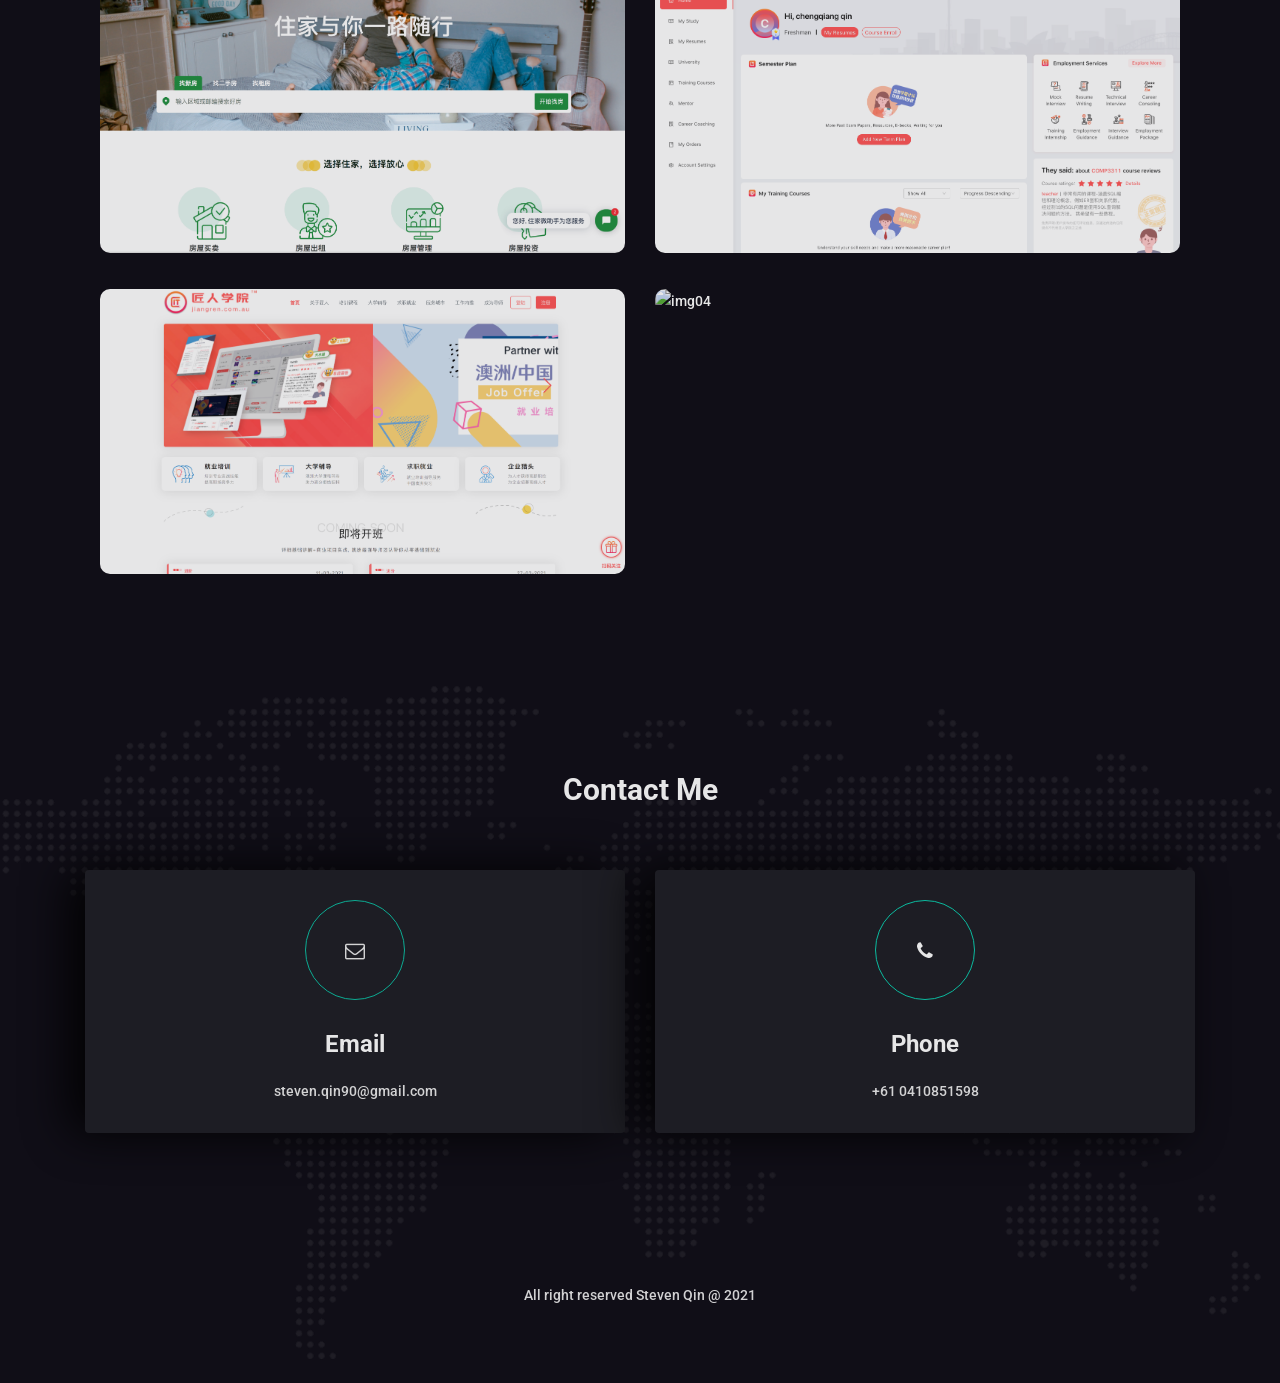
==== commit d5ff06ff: "update contents" ====
--- a/index.html
+++ b/index.html
@@ -320,7 +320,7 @@
                             <!-- Education Institutes-->
                             <div class="mh-work-item dark-bg wow fadeInUp" data-wow-duration="0.8s"
                                  data-wow-delay="0.4s">
-                                <h4>Junior Full Stack Developer (contract)
+                                <h4>Full Stack Developer (contract)
                                     <a href="https://www.meetkol.org/" target="_blank" class="pl-3">MeetKol</a></h4>
                                 <div class="mh-eduyear">Jun 2020 - Sep 2020</div>
                                 <span>Responsibility :</span>
